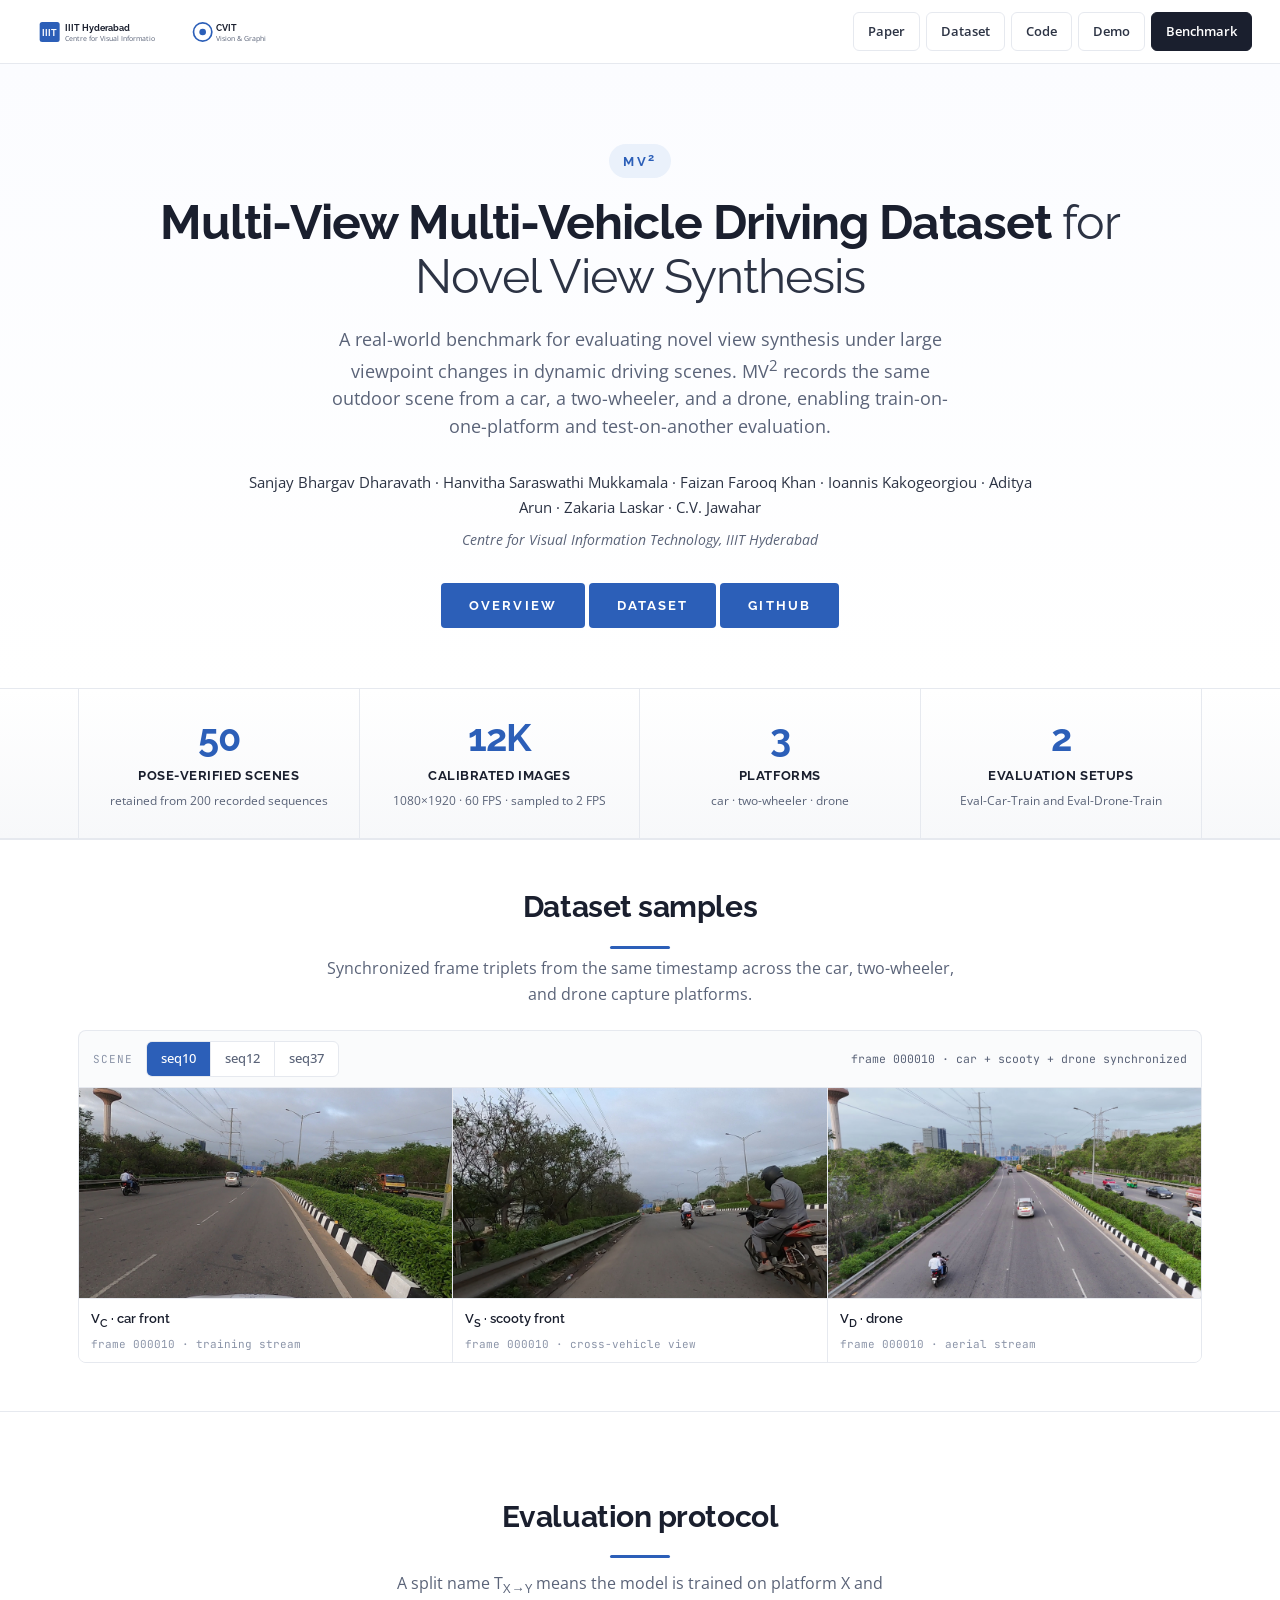
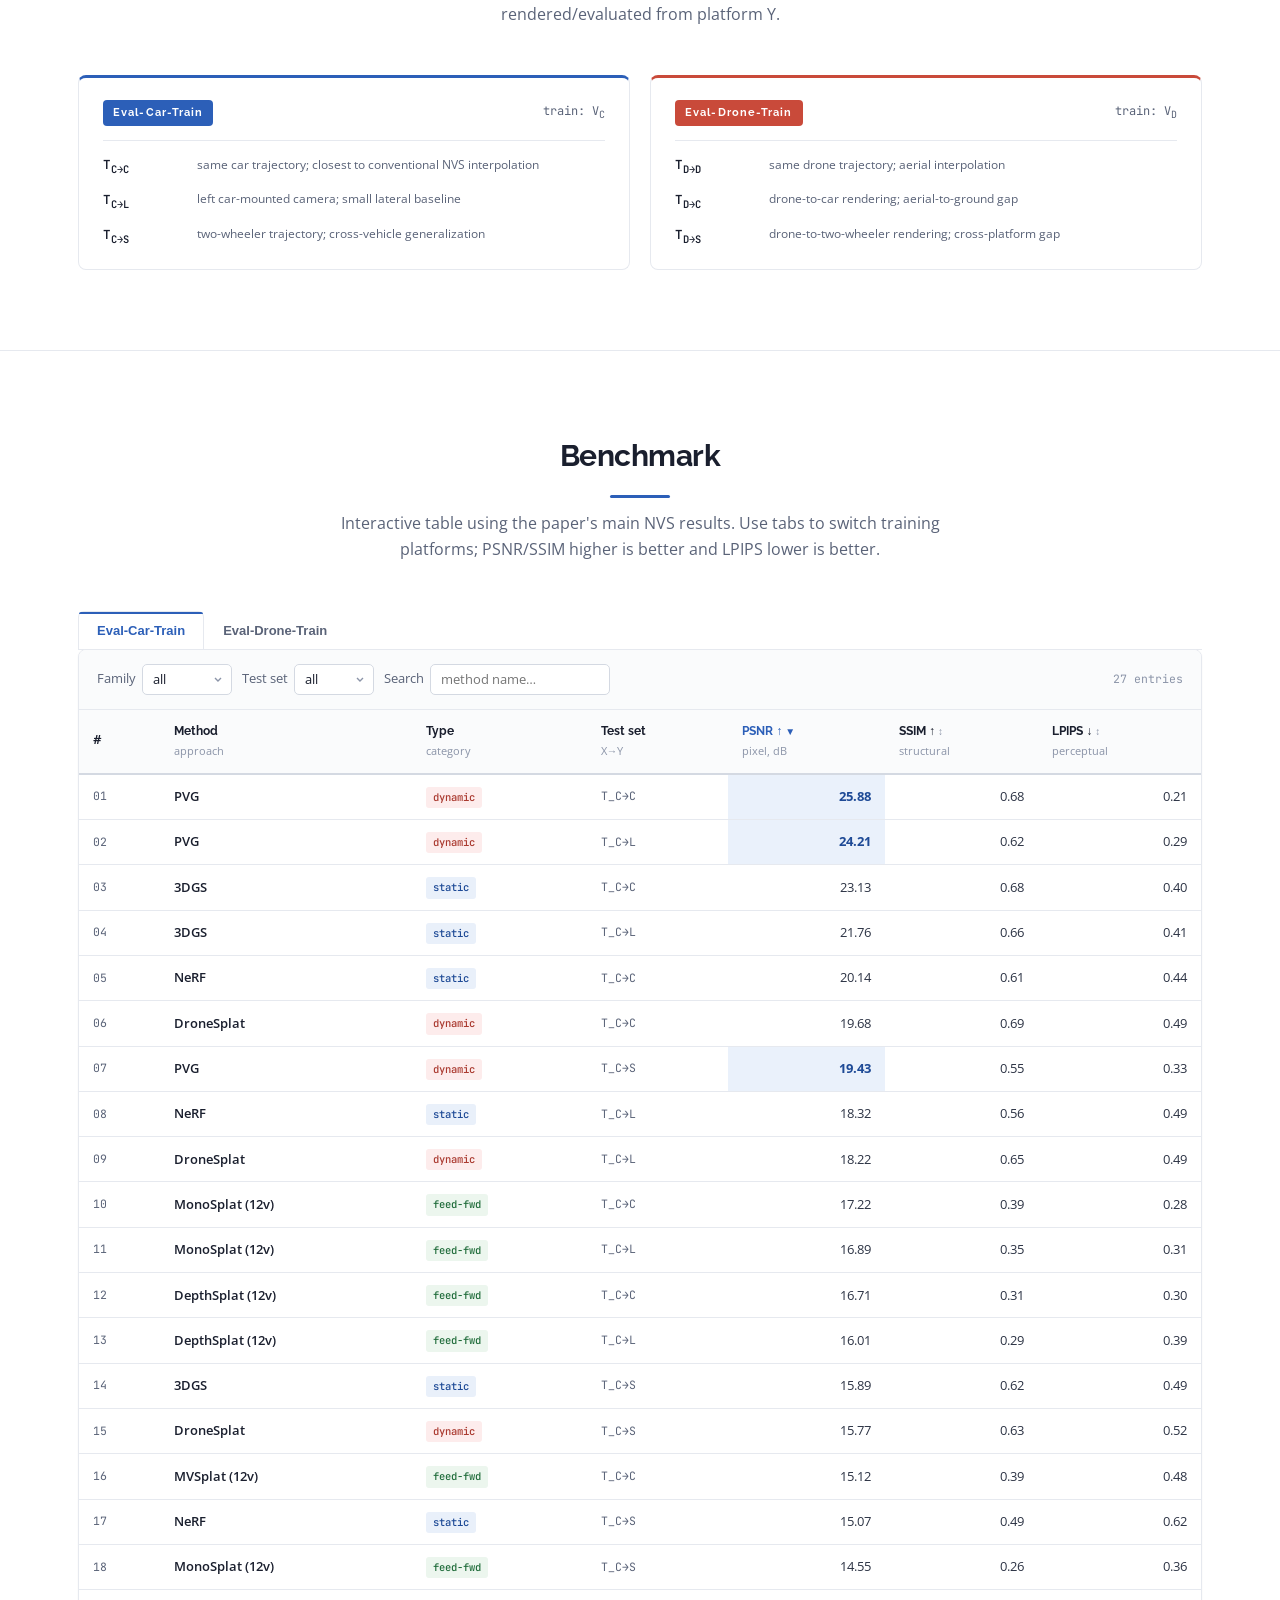
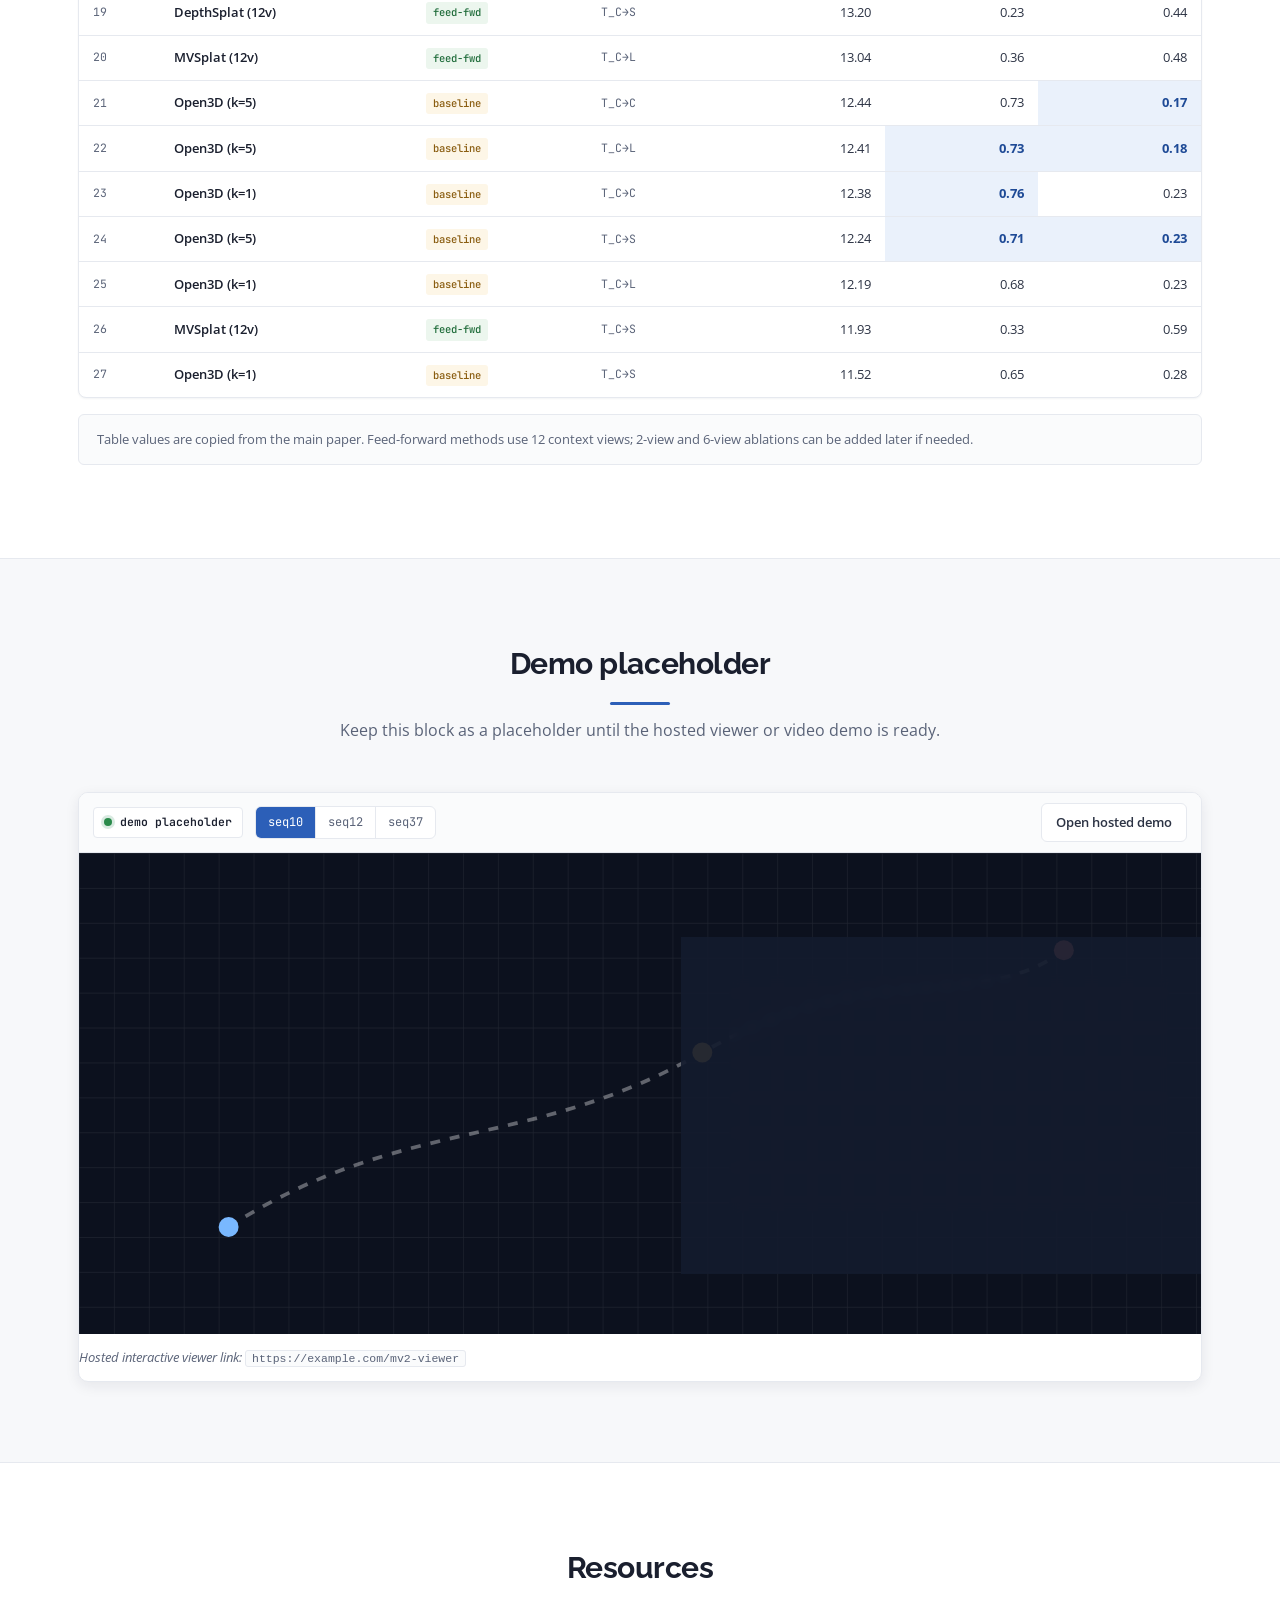
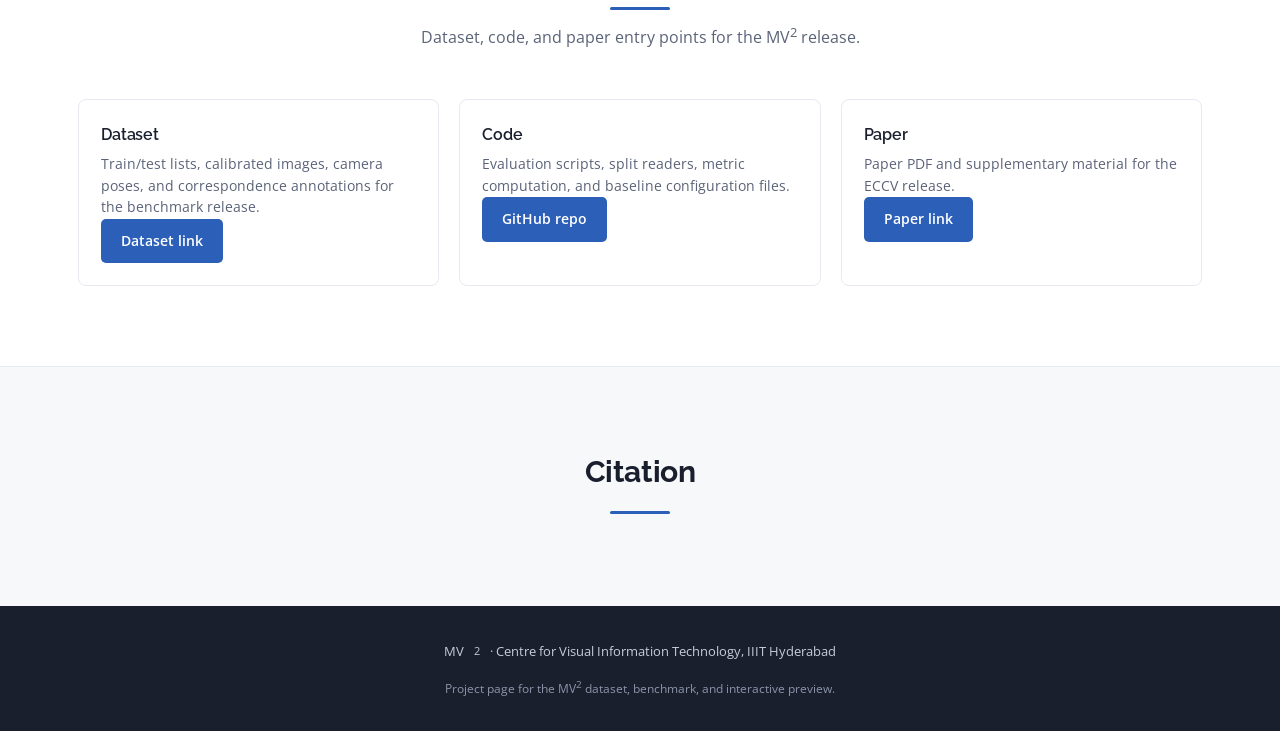
==== index.html @ e97981a8 "Merge branch 'main' of https://github.com/mv2-dataset/mv2-dataset" ====
<!DOCTYPE html>
<html lang="en">
<head>
  <meta charset="UTF-8" />
  <meta name="viewport" content="width=device-width, initial-scale=1.0" />
  <title>MV² — Multi-View Multi-Vehicle Driving Dataset for Novel View Synthesis</title>
  <link rel="preconnect" href="https://fonts.googleapis.com">
  <link rel="preconnect" href="https://fonts.gstatic.com" crossorigin>
  <link href="https://fonts.googleapis.com/css2?family=Open+Sans:wght@400;500;600;700&family=Raleway:wght@500;600;700&family=JetBrains+Mono:wght@400;500&display=swap" rel="stylesheet">
  <link rel="stylesheet" href="styles.css?v=4">
</head>
<body>

<header class="site-header">
  <div class="site-header-inner">
    <div class="affil-logos">
      <a class="affil-logo" href="https://www.iiit.ac.in/" target="_blank" rel="noopener" title="IIIT Hyderabad">
        <svg viewBox="0 0 140 36" width="140" height="36" xmlns="http://www.w3.org/2000/svg">
          <rect x="2" y="6" width="24" height="24" rx="3" fill="#2c5fb8"/>
          <text x="14" y="23" text-anchor="middle" font-family="Raleway" font-size="11" font-weight="700" fill="white">IIIT</text>
          <text x="32" y="17" font-family="Raleway" font-size="11" font-weight="700" fill="#1a1f2e">IIIT Hyderabad</text>
          <text x="32" y="29" font-family="Open Sans" font-size="8" fill="#5a6378">Centre for Visual Information Technology</text>
        </svg>
      </a>
      <a class="affil-logo" href="https://cvit.iiit.ac.in/" target="_blank" rel="noopener" title="CVIT">
        <svg viewBox="0 0 90 36" width="90" height="36" xmlns="http://www.w3.org/2000/svg">
          <circle cx="14" cy="18" r="11" fill="none" stroke="#2c5fb8" stroke-width="2"/>
          <circle cx="14" cy="18" r="4" fill="#2c5fb8"/>
          <text x="30" y="17" font-family="Raleway" font-size="11" font-weight="700" fill="#1a1f2e">CVIT</text>
          <text x="30" y="29" font-family="Open Sans" font-size="8" fill="#5a6378">Vision &amp; Graphics</text>
        </svg>
      </a>
    </div>

    <div class="site-header-spacer"></div>

    <nav class="header-links">
      <a class="header-link" href="#about">Paper</a>
      <a class="header-link" href="https://www.kaggle.com/datasets/sanjaybhargav810/mv2-dataset" target="_blank" rel="noopener">Dataset</a>
      <a class="header-link" href="https://github.com/sanjay-810/MV2dataset" target="_blank" rel="noopener">Code</a>
      <a class="header-link" href="#viewer">Demo</a>
      <a class="header-link browse" href="#benchmark">Benchmark</a>
    </nav>
  </div>
</header>

<section class="hero">
  <div class="hero-inner">
    <span class="hero-acronym">MV<sup>2</sup></span>
    <h1>Multi-View Multi-Vehicle Driving Dataset <span class="light">for Novel View Synthesis</span></h1>
    <p class="hero-tagline">A real-world benchmark for evaluating novel view synthesis under large viewpoint changes in dynamic driving scenes. MV<sup>2</sup> records the same outdoor scene from a car, a two-wheeler, and a drone, enabling train-on-one-platform and test-on-another evaluation.</p>
    <p class="hero-authors">Sanjay Bhargav Dharavath · Hanvitha Saraswathi Mukkamala · Faizan Farooq Khan · Ioannis Kakogeorgiou · Aditya Arun · Zakaria Laskar · C.V. Jawahar</p>
    <p class="hero-affil">Centre for Visual Information Technology, IIIT Hyderabad</p>

    <div class="hero-actions">
      <a class="hero-explore" href="#about">Overview</a>
      <a class="hero-explore hero-explore-secondary" href="https://example.com/mv2-dataset" target="_blank" rel="noopener">Dataset</a>
      <a class="hero-explore hero-explore-secondary" href="https://github.com/example/mv2-benchmark" target="_blank" rel="noopener">GitHub</a>
    </div>
  </div>
</section>

<section class="tldr-strip">
  <div class="wrap">
    <div class="tldr-grid">
      <div class="tldr-cell">
        <div class="tldr-num">50</div>
        <div class="tldr-lab">Pose-verified scenes</div>
        <div class="tldr-help">retained from 200 recorded sequences</div>
      </div>
      <div class="tldr-cell">
        <div class="tldr-num">12K</div>
        <div class="tldr-lab">Calibrated images</div>
        <div class="tldr-help">1080×1920 · 60 FPS · sampled to 2 FPS</div>
      </div>
      <div class="tldr-cell">
        <div class="tldr-num">3</div>
        <div class="tldr-lab">Platforms</div>
        <div class="tldr-help">car · two-wheeler · drone</div>
      </div>
      <div class="tldr-cell">
        <div class="tldr-num">2</div>
        <div class="tldr-lab">Evaluation setups</div>
        <div class="tldr-help">Eval-Car-Train and Eval-Drone-Train</div>
      </div>
    </div>
  </div>
</section>

<section class="samples-section" id="samples">
  <div class="wrap">
    <div class="samples-head">
      <h2 class="section-title">Dataset samples</h2>
      <p class="section-sub">Synchronized frame triplets from the same timestamp across the car, two-wheeler, and drone capture platforms.</p>
    </div>

    <div class="samples-toolbar">
      <span class="samples-label">scene</span>
      <div class="samples-tabs" id="sceneTabs">
        <button class="samples-tab active" data-scene="seq10">seq10</button>
        <button class="samples-tab" data-scene="seq12">seq12</button>
        <button class="samples-tab" data-scene="seq37">seq37</button>
      </div>
      <span class="samples-spacer"></span>
      <span class="samples-meta" id="sceneMeta">frame 000010 · car + scooty + drone synchronized</span>
    </div>

    <div class="samples-grid" id="samplesGrid">
      <figure class="sample-tile" data-platform="V_C">
        <div class="sample-frame">
          <img data-sample="car" src="assets/images/seq10_car_front_000010.jpg" alt="seq10 car forward frame 000010" loading="lazy">
        </div>
        <figcaption><span class="sample-cap-name">V<sub>C</sub> · car front</span><span class="sample-cap-meta">frame 000010 · training stream</span></figcaption>
      </figure>

      <figure class="sample-tile" data-platform="V_S">
        <div class="sample-frame">
          <img data-sample="scooty" src="assets/images/seq10_scooty_front_000010.jpg" alt="seq10 scooty forward frame 000010" loading="lazy">
        </div>
        <figcaption><span class="sample-cap-name">V<sub>S</sub> · scooty front</span><span class="sample-cap-meta">frame 000010 · cross-vehicle view</span></figcaption>
      </figure>

      <figure class="sample-tile" data-platform="V_D">
        <div class="sample-frame">
          <img data-sample="drone" src="assets/images/seq10_drone_000010.jpg" alt="seq10 drone frame 000010" loading="lazy">
        </div>
        <figcaption><span class="sample-cap-name">V<sub>D</sub> · drone</span><span class="sample-cap-meta">frame 000010 · aerial stream</span></figcaption>
      </figure>
    </div>
  </div>
</section>

<section class="section" id="about">
  <div class="wrap">
    <h2 class="section-title">Why MV<sup>2</sup>?</h2>
    <p class="section-sub">Most driving NVS benchmarks test interpolation along the same vehicle trajectory. MV<sup>2</sup> instead measures cross-platform extrapolation: train on one moving platform and render from another.</p>

    <div class="cards-grid">
      <div class="card">
        <h3 class="card-title">Real multi-platform capture</h3>
        <p class="card-desc">A car, a two-wheeler, and a drone observe the same dynamic outdoor scene from independent synchronized trajectories.</p>
        <div class="card-chips"><span class="chip">real-world</span><span class="chip">dynamic</span></div>
      </div>
      <div class="card">
        <h3 class="card-title">Cross-view evaluation</h3>
        <p class="card-desc">Models are trained on one platform and evaluated on another, exposing failures hidden by same-trajectory test splits.</p>
        <div class="card-chips"><span class="chip">T<sub>C→S</sub></span><span class="chip">T<sub>D→C</sub></span></div>
      </div>
      <div class="card">
        <h3 class="card-title">Pose-verified benchmark</h3>
        <p class="card-desc">COLMAP poses are filtered with manual region annotations, dense RoMA correspondences, and epipolar consistency checks.</p>
        <div class="card-chips"><span class="chip">SfM</span><span class="chip">e<sub>m</sub> ≤ 30 px</span></div>
      </div>
    </div>
  </div>
</section>

<section class="section section-alt" id="protocol">
  <div class="wrap">
    <h2 class="section-title">Dataset construction</h2>
    <p class="section-sub">A short version of the capture and filtering protocol used in the paper.</p>

    <div class="pipeline compact-pipeline">
      <div class="pipeline-step">
        <div class="pipeline-num">1</div>
        <h4>Capture</h4>
        <p>GoPro 10 cameras mounted on a car, two-wheeler, and drone capture synchronized 1080×1920 videos at 60 FPS.</p>
        <div class="pipeline-meta">car · two-wheeler · drone</div>
      </div>
      <div class="pipeline-step">
        <div class="pipeline-num">2</div>
        <h4>Segment</h4>
        <p>Videos are sampled at 2 FPS and split into 100-frame segments. Congested, tunnel, red-light, and poorly aligned segments are removed.</p>
        <div class="pipeline-meta">200 candidates</div>
      </div>
      <div class="pipeline-step">
        <div class="pipeline-num">3</div>
        <h4>Register</h4>
        <p>Training sequences are reconstructed with COLMAP. Test images are localized using the nearest training images.</p>
        <div class="pipeline-meta">single world frame</div>
      </div>
      <div class="pipeline-step">
        <div class="pipeline-num">4</div>
        <h4>Verify</h4>
        <p>Relative poses are accepted only when the maximum epipolar error over annotated correspondences is at most 30 pixels.</p>
        <div class="pipeline-meta">50 final scenes</div>
      </div>
    </div>
  </div>
</section>

<section class="section" id="splits">
  <div class="wrap">
    <h2 class="section-title">Evaluation protocol</h2>
    <p class="section-sub">A split name T<sub>X→Y</sub> means the model is trained on platform X and rendered/evaluated from platform Y.</p>

    <div class="splits-grid">
      <div class="split-card setup-car">
        <div class="split-header">
          <span class="split-tag">Eval-Car-Train</span>
          <span class="split-train">train: V<sub>C</sub></span>
        </div>
        <div class="split-rows">
          <div class="split-row"><span class="split-name">T<sub>C→C</sub></span><span class="split-help">same car trajectory; closest to conventional NVS interpolation</span></div>
          <div class="split-row"><span class="split-name">T<sub>C→L</sub></span><span class="split-help">left car-mounted camera; small lateral baseline</span></div>
          <div class="split-row"><span class="split-name">T<sub>C→S</sub></span><span class="split-help">two-wheeler trajectory; cross-vehicle generalization</span></div>
        </div>
      </div>

      <div class="split-card setup-drone">
        <div class="split-header">
          <span class="split-tag drone">Eval-Drone-Train</span>
          <span class="split-train">train: V<sub>D</sub></span>
        </div>
        <div class="split-rows">
          <div class="split-row"><span class="split-name">T<sub>D→D</sub></span><span class="split-help">same drone trajectory; aerial interpolation</span></div>
          <div class="split-row"><span class="split-name">T<sub>D→C</sub></span><span class="split-help">drone-to-car rendering; aerial-to-ground gap</span></div>
          <div class="split-row"><span class="split-name">T<sub>D→S</sub></span><span class="split-help">drone-to-two-wheeler rendering; cross-platform gap</span></div>
        </div>
      </div>
    </div>
  </div>
</section>

<section class="section section-alt" id="findings">
  <div class="wrap">
    <h2 class="section-title">Key findings</h2>
    <p class="section-sub">The page keeps only the main conclusions needed for a project website.</p>

    <div class="findings-grid findings-grid-compact">
      <article class="finding">
        <div class="finding-num">01</div>
        <h3>Viewpoint gap hurts NVS</h3>
        <p>Performance consistently drops as the test viewpoint moves away from the training trajectory, especially from T<sub>C→C</sub> to T<sub>C→S</sub>.</p>
      </article>
      <article class="finding">
        <div class="finding-num">02</div>
        <h3>One extra car camera is not enough</h3>
        <p>T<sub>C→L</sub> introduces only a small baseline. T<sub>C→S</sub> is the more realistic cross-vehicle test.</p>
      </article>
      <article class="finding">
        <div class="finding-num">03</div>
        <h3>Aerial-to-ground is difficult</h3>
        <p>Training on drone images and rendering ground views causes a large degradation for both static and dynamic NVS methods.</p>
      </article>
      <article class="finding">
        <div class="finding-num">04</div>
        <h3>Pose estimation remains open</h3>
        <p>Feed-forward pose estimators trail COLMAP under wide-baseline cross-platform localization.</p>
      </article>
    </div>
  </div>
</section>

<section class="section" id="benchmark">
  <div class="wrap">
    <h2 class="section-title">Benchmark</h2>
    <p class="section-sub">Interactive table using the paper's main NVS results. Use tabs to switch training platforms; PSNR/SSIM higher is better and LPIPS lower is better.</p>

    <div class="bench-tabs" id="benchTabs">
      <button class="bench-tab active" data-tab="car">Eval-Car-Train</button>
      <button class="bench-tab" data-tab="drone">Eval-Drone-Train</button>
    </div>

    <div class="bench-table-wrap">
      <div class="bench-toolbar">
        <label>Family
          <select id="filterFam"><option value="all">all</option></select>
        </label>
        <label>Test set
          <select id="filterTe"><option value="all">all</option></select>
        </label>
        <label>Search
          <input type="text" id="filterSearch" placeholder="method name…"/>
        </label>
        <span class="bench-toolbar-spacer"></span>
        <span class="bench-count" id="benchCount">— entries</span>
      </div>
      <div style="overflow-x:auto">
        <table class="bench-table" id="benchTable">
          <thead></thead>
          <tbody></tbody>
        </table>
      </div>
    </div>

    <p class="bench-footnote">Table values are copied from the main paper. Feed-forward methods use 12 context views; 2-view and 6-view ablations can be added later if needed.</p>
  </div>
</section>

<section class="section section-alt" id="viewer">
  <div class="wrap">
    <h2 class="section-title">Demo placeholder</h2>
    <p class="section-sub">Keep this block as a placeholder until the hosted viewer or video demo is ready.</p>

    <div class="viewer-shell">
      <div class="viewer-toolbar">
        <span class="viewer-tag"><span class="viewer-dot"></span> demo placeholder</span>
        <div class="viewer-tab-group" id="viewerTabs">
          <button class="viewer-tab active" data-vscene="seq10">seq10</button>
          <button class="viewer-tab" data-vscene="seq12">seq12</button>
          <button class="viewer-tab" data-vscene="seq37">seq37</button>
        </div>
        <span class="viewer-spacer"></span>
        <a class="header-link" href="https://example.com/mv2-viewer" target="_blank" rel="noopener">Open hosted demo</a>
      </div>
      <div class="viewer-stage">
        <div class="viewer-placeholder">
          <svg class="viewer-axis" viewBox="0 0 900 420" xmlns="http://www.w3.org/2000/svg">
            <defs><pattern id="grid" width="28" height="28" patternUnits="userSpaceOnUse"><path d="M28 0H0V28" fill="none" stroke="rgba(255,255,255,.08)" stroke-width="1"/></pattern></defs>
            <rect width="900" height="420" fill="url(#grid)"/>
            <path d="M120 300 C260 210, 360 240, 500 160 S720 130, 790 78" fill="none" stroke="rgba(255,255,255,.35)" stroke-width="3" stroke-dasharray="8 8"/>
            <circle cx="120" cy="300" r="8" fill="#79b8ff"/><circle cx="500" cy="160" r="8" fill="#f9c75c"/><circle cx="790" cy="78" r="8" fill="#ff8a80"/>
          </svg>
          <div class="viewer-overlay">
            <div class="viewer-overlay-card">
              <div class="viewer-overlay-eyebrow">MV² Viewer</div>
              <h3>Interactive reconstruction preview</h3>
              <p>The interactive demo will land here once the hosted viewer is ready. The scene toggle already tracks the showcase sequences on this page.</p>
              <div class="viewer-snippet">current scene: <span id="rvScene">seq10</span> · camera: <span id="rvCam">free orbit</span></div>
            </div>
          </div>
        </div>
      </div>
      <p class="viewer-note">Hosted interactive viewer link: <code>https://example.com/mv2-viewer</code></p>
    </div>
  </div>
</section>

<section class="section" id="downloads">
  <div class="wrap">
    <h2 class="section-title">Resources</h2>
    <p class="section-sub">Dataset, code, and paper entry points for the MV<sup>2</sup> release.</p>

    <div class="cards-grid resources-grid">
      <div class="card">
        <h3 class="card-title">Dataset</h3>
        <p class="card-desc">Train/test lists, calibrated images, camera poses, and correspondence annotations for the benchmark release.</p>
        <a class="contact-cta" href="https://www.kaggle.com/datasets/sanjaybhargav810/mv2-dataset" target="_blank" rel="noopener">Dataset link</a>
      </div>
      <div class="card" id="code">
        <h3 class="card-title">Code</h3>
        <p class="card-desc">Evaluation scripts, split readers, metric computation, and baseline configuration files.</p>
        <a class="contact-cta" href="https://github.com/sanjay-810/MV2dataset" target="_blank" rel="noopener">GitHub repo</a>
      </div>
      <div class="card">
        <h3 class="card-title">Paper</h3>
        <p class="card-desc">Paper PDF and supplementary material for the ECCV release.</p>
        <a class="contact-cta" href="https://arxiv.org/abs/0000.00000" target="_blank" rel="noopener">Paper link</a>
      </div>
    </div>
  </div>
</section>

<section class="section section-alt" id="cite">
  <div class="wrap">
    <h2 class="section-title">Citation</h2>
    <!-- <p class="section-sub">Citation block for the MV<sup>2</sup> paper.</p>
    <pre class="citation-block"><button class="copy-btn" id="copyBib">copy</button><code id="bib"><span class="at">@inproceedings</span>{<span class="key">mv2_2026</span>,
  <span class="key">title</span> = {<span class="val">MV2: Multi-View Multi-Vehicle Driving Dataset for Novel View Synthesis</span>},
  <span class="key">author</span> = {<span class="val">Dharavath, Sanjay Bhargav and Mukkamala, Hanvitha Saraswathi and Khan, Faizan Farooq and Kakogeorgiou, Ioannis and Arun, Aditya and Laskar, Zakaria and Jawahar, C. V.</span>},
  <span class="key">booktitle</span> = {<span class="val">ECCV</span>},
  <span class="key">year</span> = {<span class="val">2026</span>} -->
<!-- }</code></pre> -->
  </div>
</section>

<footer class="footer">
  <div class="wrap">
    <div class="footer-cc">MV<sup>2</sup> · Centre for Visual Information Technology, IIIT Hyderabad</div>
    <p class="footer-meta">Project page for the MV<sup>2</sup> dataset, benchmark, and interactive preview.</p>
  </div>
</footer>

<script src="scripts.js?v=4"></script>
</body>
</html>
---- styles.css ----
/* ====== Multi-Agent Cross-View 3D Benchmark — Academic template ====== */
:root {
  --bg: #ffffff;
  --bg-alt: #f7f8fa;
  --bg-soft: #fafbfc;
  --ink: #1a1f2e;
  --ink-2: #2c3344;
  --ink-3: #5a6378;
  --ink-4: #8b94a8;
  --rule: #e6e9ef;
  --rule-2: #d4d9e2;
  --accent: #2c5fb8;
  --accent-2: #4279d4;
  --accent-soft: #eaf1fb;
  --accent-ink: #1e4a96;
  --warn: #c98215;
  --good: #2a8a4a;
  --bad: #c94a3a;
  --shadow-sm: 0 1px 2px rgba(20, 30, 50, 0.05);
  --shadow-md: 0 4px 14px rgba(20, 30, 50, 0.08);
  --font-sans: "Open Sans", -apple-system, BlinkMacSystemFont, "Segoe UI", Roboto, sans-serif;
  --font-display: "Raleway", "Open Sans", sans-serif;
  --font-mono: "JetBrains Mono", ui-monospace, "SF Mono", Menlo, monospace;
}

* { box-sizing: border-box; }
svg { display: block; max-width: 100%; }
html { scroll-behavior: smooth; }
body {
  margin: 0;
  font-family: var(--font-sans);
  background: var(--bg);
  color: var(--ink-2);
  font-size: 15px;
  line-height: 1.65;
  -webkit-font-smoothing: antialiased;
  text-rendering: optimizeLegibility;
}

a { color: var(--accent); text-decoration: none; }
a:hover { color: var(--accent-2); }

h1, h2, h3, h4, h5 { font-family: var(--font-display); color: var(--ink); font-weight: 600; letter-spacing: -0.01em; }

/* ============== TOP HEADER ============== */
.site-header {
  position: sticky;
  top: 0;
  z-index: 50;
  background: rgba(255, 255, 255, 0.96);
  backdrop-filter: saturate(140%) blur(8px);
  border-bottom: 1px solid var(--rule);
}
.site-header-inner {
  max-width: 1280px;
  margin: 0 auto;
  padding: 12px 28px;
  display: flex;
  align-items: center;
  gap: 16px;
}
.affil-logos {
  display: flex;
  align-items: center;
  gap: 16px;
}
.affil-logo {
  display: flex;
  align-items: center;
  height: 38px;
  padding: 4px 10px;
  border-radius: 6px;
  transition: background .15s;
  flex: 0 0 auto;
}
.affil-logo:hover { background: var(--bg-alt); }
.affil-logo svg { height: 30px; width: auto; max-width: none; flex: 0 0 auto; }

.site-header-spacer { flex: 1; }

.header-links {
  display: flex;
  align-items: center;
  gap: 6px;
}
.header-link {
  display: inline-flex;
  align-items: center;
  gap: 7px;
  padding: 8px 14px;
  font-size: 13px;
  font-weight: 600;
  color: var(--ink-2);
  border: 1px solid var(--rule);
  border-radius: 6px;
  background: var(--bg);
  transition: all .15s;
}
.header-link:hover {
  background: var(--accent);
  color: white;
  border-color: var(--accent);
}
.header-link svg { width: 14px; height: 14px; flex: 0 0 auto; max-width: none; }

.header-link.browse {
  background: var(--ink);
  color: white;
  border-color: var(--ink);
}
.header-link.browse:hover { background: var(--accent); border-color: var(--accent); }

/* ============== HERO ============== */
.hero {
  padding: 80px 0 60px;
  text-align: center;
  background: linear-gradient(180deg, #fbfcff 0%, #ffffff 100%);
  border-bottom: 1px solid var(--rule);
}
.hero-inner {
  max-width: 1080px;
  margin: 0 auto;
  padding: 0 28px;
}
.hero-acronym {
  display: inline-block;
  font-family: var(--font-display);
  font-size: 13px;
  font-weight: 700;
  color: var(--accent);
  letter-spacing: 0.18em;
  text-transform: uppercase;
  margin-bottom: 18px;
  padding: 5px 14px;
  background: var(--accent-soft);
  border-radius: 999px;
}
.hero h1 {
  font-size: 48px;
  font-weight: 700;
  line-height: 1.12;
  letter-spacing: -0.02em;
  margin: 0 0 22px;
  color: var(--ink);
}
.hero h1 .light { font-weight: 400; color: var(--ink-2); }
.hero-tagline {
  font-size: 18px;
  color: var(--ink-3);
  max-width: 64ch;
  margin: 0 auto 30px;
  line-height: 1.55;
}
.hero-authors {
  font-size: 14.5px;
  color: var(--ink-2);
  margin: 0 auto 8px;
  max-width: 90ch;
  line-height: 1.7;
}
.hero-authors a { color: var(--accent); font-weight: 500; }
.hero-authors a:hover { text-decoration: underline; }
.hero-affil {
  font-size: 13.5px;
  color: var(--ink-3);
  font-style: italic;
  margin: 0 auto 32px;
}
.hero-explore {
  display: inline-flex;
  align-items: center;
  gap: 8px;
  font-family: var(--font-display);
  font-size: 13px;
  font-weight: 700;
  letter-spacing: 0.16em;
  text-transform: uppercase;
  padding: 12px 28px;
  background: var(--accent);
  color: white;
  border-radius: 4px;
  transition: background .15s, transform .15s;
}
.hero-explore:hover { background: var(--accent-ink); color: white; transform: translateY(-1px); }
.hero-explore svg { width: 14px; height: 14px; flex: 0 0 auto; max-width: none; }

/* ============== SLIDER ============== */
.slider-section {
  padding: 56px 0;
  background: var(--bg-alt);
  border-bottom: 1px solid var(--rule);
}
.slider-wrap {
  max-width: 1180px;
  margin: 0 auto;
  padding: 0 28px;
  position: relative;
}
.slider-frame {
  position: relative;
  border-radius: 10px;
  overflow: hidden;
  background: #0e1422;
  aspect-ratio: 21/9;
  width: 100%;
  box-shadow: var(--shadow-md);
}
.slide {
  position: absolute;
  inset: 0;
  opacity: 0;
  transition: opacity .6s ease;
}
.slide.active { opacity: 1; }
.slide svg { width: 100%; height: 100%; display: block; max-width: none; }

.slider-arrow {
  position: absolute;
  top: 50%;
  transform: translateY(-50%);
  width: 44px;
  height: 44px;
  border-radius: 50%;
  background: rgba(255, 255, 255, 0.92);
  border: none;
  cursor: pointer;
  display: flex;
  align-items: center;
  justify-content: center;
  color: var(--ink);
  box-shadow: var(--shadow-md);
  transition: background .15s;
  z-index: 2;
}
.slider-arrow:hover { background: white; }
.slider-arrow.prev { left: -22px; }
.slider-arrow.next { right: -22px; }
.slider-arrow svg { width: 16px; height: 16px; flex: 0 0 auto; max-width: none; }

.slider-dots {
  display: flex;
  justify-content: center;
  gap: 8px;
  margin-top: 18px;
}
.slider-dot {
  width: 9px;
  height: 9px;
  border-radius: 50%;
  background: var(--rule-2);
  border: none;
  cursor: pointer;
  transition: background .15s, transform .15s;
}
.slider-dot.active { background: var(--accent); transform: scale(1.25); }

/* ============== SECTIONS ============== */
.section {
  padding: 80px 0;
  border-bottom: 1px solid var(--rule);
}

/* Keep the live project page compact; long-method/protocol prose remains in the file for later expansion. */
#about,
#findings,
#protocol,
#dataset,
#methods,
#usage {
  display: none;
}
.section:last-of-type { border-bottom: 0; }
.section-alt { background: var(--bg-alt); }

.wrap {
  max-width: 1180px;
  margin: 0 auto;
  padding: 0 28px;
}

.section-title {
  font-size: 30px;
  font-weight: 700;
  text-align: center;
  margin: 0 0 12px;
  letter-spacing: -0.015em;
}
.section-title::after {
  content: "";
  display: block;
  width: 60px;
  height: 3px;
  background: var(--accent);
  margin: 14px auto 0;
  border-radius: 2px;
}
.section-sub {
  text-align: center;
  font-size: 16px;
  color: var(--ink-3);
  max-width: 70ch;
  margin: 0 auto 48px;
}
.subsection-title {
  font-size: 22px;
  font-weight: 600;
  margin: 0 0 8px;
  color: var(--ink);
}
.subsection-desc {
  font-size: 14px;
  color: var(--ink-3);
  margin: 0 0 20px;
  max-width: 78ch;
}

/* ============== ABOUT / DATASET INTRO ============== */
.about-grid {
  display: grid;
  grid-template-columns: 1.2fr 1fr;
  gap: 56px;
  align-items: start;
}
.about-text p {
  font-size: 15.5px;
  line-height: 1.75;
  color: var(--ink-2);
  margin: 0 0 18px;
}
.about-text p strong { color: var(--ink); font-weight: 600; }
.about-list {
  list-style: none;
  padding: 0;
  margin: 24px 0 0;
}
.about-list li {
  position: relative;
  padding: 10px 0 10px 30px;
  border-bottom: 1px solid var(--rule);
  font-size: 14.5px;
  color: var(--ink-2);
}
.about-list li::before {
  content: "▸";
  position: absolute;
  left: 6px;
  top: 10px;
  color: var(--accent);
  font-weight: 700;
}
.about-list li strong { color: var(--ink); font-weight: 600; }
.about-list li:last-child { border-bottom: 0; }

.about-figure {
  background: var(--bg-soft);
  border: 1px solid var(--rule);
  border-radius: 10px;
  padding: 28px;
  box-shadow: var(--shadow-sm);
}
.about-figure-title {
  font-family: var(--font-mono);
  font-size: 11px;
  letter-spacing: 0.08em;
  text-transform: uppercase;
  color: var(--ink-4);
  margin-bottom: 14px;
  padding-bottom: 10px;
  border-bottom: 1px solid var(--rule);
}
.about-figure svg { width: 100%; height: auto; display: block; max-width: 100%; }

/* Stats strip */
.stats-strip {
  display: grid;
  grid-template-columns: repeat(4, 1fr);
  gap: 0;
  margin-top: 56px;
  background: var(--bg);
  border: 1px solid var(--rule);
  border-radius: 10px;
  overflow: hidden;
}
.stat-cell {
  padding: 24px 20px;
  text-align: center;
  border-right: 1px solid var(--rule);
}
.stat-cell:last-child { border-right: 0; }
.stat-num {
  font-family: var(--font-display);
  font-size: 32px;
  font-weight: 700;
  color: var(--accent);
  letter-spacing: -0.02em;
  font-feature-settings: "tnum";
  margin-bottom: 4px;
}
.stat-num small { font-size: 18px; color: var(--ink-4); font-weight: 500; }
.stat-lab {
  font-size: 12.5px;
  color: var(--ink-3);
  letter-spacing: 0.04em;
  text-transform: uppercase;
  font-weight: 600;
}

/* ============== TASKS / METHODS as cards ============== */
.cards-grid {
  display: grid;
  grid-template-columns: repeat(3, 1fr);
  gap: 20px;
}
.card {
  background: var(--bg);
  border: 1px solid var(--rule);
  border-radius: 8px;
  padding: 22px;
  transition: border-color .15s, transform .15s, box-shadow .15s;
}
.card:hover { border-color: var(--accent); transform: translateY(-2px); box-shadow: var(--shadow-md); }
.card-icon {
  width: 44px;
  height: 44px;
  border-radius: 8px;
  background: var(--accent-soft);
  color: var(--accent);
  display: flex;
  align-items: center;
  justify-content: center;
  margin-bottom: 14px;
}
.card-icon svg { width: 22px; height: 22px; flex: 0 0 auto; max-width: none; }
.card-title {
  font-size: 16px;
  font-weight: 600;
  color: var(--ink);
  margin: 0 0 6px;
}
.card-desc {
  font-size: 13.5px;
  color: var(--ink-3);
  margin: 0;
  line-height: 1.6;
}
.card-chips {
  display: flex;
  gap: 6px;
  flex-wrap: wrap;
  margin-top: 12px;
}
.chip {
  font-family: var(--font-mono);
  font-size: 10.5px;
  color: var(--ink-3);
  background: var(--bg-alt);
  border: 1px solid var(--rule);
  padding: 2px 8px;
  border-radius: 4px;
}

/* ============== BENCHMARK TABLES ============== */
.benchmark-block {
  margin-bottom: 40px;
}
.bench-table-wrap {
  background: var(--bg);
  border: 1px solid var(--rule);
  border-radius: 8px;
  overflow: hidden;
  box-shadow: var(--shadow-sm);
}
.bench-toolbar {
  display: flex;
  flex-wrap: wrap;
  gap: 10px;
  align-items: center;
  padding: 14px 18px;
  background: var(--bg-soft);
  border-bottom: 1px solid var(--rule);
}
.bench-toolbar-spacer { flex: 1; }
.bench-toolbar label {
  display: inline-flex;
  align-items: center;
  gap: 6px;
  font-size: 12.5px;
  color: var(--ink-3);
}
.bench-toolbar select {
  font-family: var(--font-sans);
  font-size: 12.5px;
  padding: 6px 26px 6px 10px;
  border: 1px solid var(--rule-2);
  border-radius: 5px;
  background: var(--bg) url("data:image/svg+xml;utf8,<svg xmlns='http://www.w3.org/2000/svg' viewBox='0 0 12 12'><path d='M3 5l3 3 3-3' stroke='%238b94a8' fill='none' stroke-width='1.4'/></svg>") no-repeat right 7px center / 12px;
  appearance: none;
  cursor: pointer;
  color: var(--ink);
}
.bench-toolbar input[type=text] {
  font-family: var(--font-sans);
  font-size: 12.5px;
  padding: 6px 10px;
  border: 1px solid var(--rule-2);
  border-radius: 5px;
  width: 180px;
  color: var(--ink);
}
.bench-count {
  font-family: var(--font-mono);
  font-size: 11.5px;
  color: var(--ink-4);
}

.bench-table {
  width: 100%;
  border-collapse: collapse;
  font-size: 13px;
  font-feature-settings: "tnum";
}
.bench-table thead th {
  text-align: left;
  padding: 12px 14px;
  font-family: var(--font-display);
  font-size: 12px;
  font-weight: 700;
  color: var(--ink);
  background: var(--bg-soft);
  border-bottom: 2px solid var(--rule-2);
  white-space: nowrap;
  cursor: pointer;
  user-select: none;
  position: relative;
}
.bench-table thead th .col-help {
  display: block;
  font-family: var(--font-sans);
  font-size: 10.5px;
  color: var(--ink-4);
  font-weight: 400;
  margin-top: 2px;
  letter-spacing: 0;
}
.bench-table thead th.sorted { color: var(--accent); }
.bench-table thead th .sort-ind {
  font-size: 10px;
  margin-left: 3px;
  color: var(--ink-4);
}
.bench-table thead th.sorted .sort-ind { color: var(--accent); }
.bench-table tbody td {
  padding: 11px 14px;
  border-bottom: 1px solid var(--rule);
  white-space: nowrap;
}
.bench-table tbody tr:last-child td { border-bottom: 0; }
.bench-table tbody tr:hover { background: var(--bg-soft); }
.bench-table .num-cell { text-align: right; font-feature-settings: "tnum"; }
.bench-table .num-cell.best {
  color: var(--accent-ink);
  font-weight: 700;
  background: var(--accent-soft);
}
.bench-table .name-cell { font-weight: 600; color: var(--ink); }
.bench-table .name-cell a { color: var(--accent); }
.bench-table .mono-cell { font-family: var(--font-mono); font-size: 11.5px; color: var(--ink-3); }

.tag-train {
  display: inline-block;
  font-family: var(--font-mono);
  font-size: 10.5px;
  padding: 2px 7px;
  border-radius: 3px;
  font-weight: 500;
}
.tag-sup { background: #e9f0fa; color: #1e4a96; }
.tag-ssl { background: #ecf6ee; color: #1f6c3a; }
.tag-vla { background: #fdecec; color: #aa3a30; }
.tag-dist { background: #fdf6e7; color: #8a5d10; }

/* tabs above table */
.bench-tabs {
  display: flex;
  flex-wrap: wrap;
  gap: 0;
  margin-bottom: -1px;
  border-bottom: 1px solid var(--rule);
}
.bench-tab {
  padding: 11px 18px;
  font-size: 13px;
  font-weight: 600;
  color: var(--ink-3);
  cursor: pointer;
  border: 1px solid transparent;
  border-bottom: none;
  border-top-left-radius: 6px;
  border-top-right-radius: 6px;
  transition: color .15s;
  white-space: nowrap;
  background: transparent;
}
.bench-tab:hover { color: var(--ink); }
.bench-tab.active {
  color: var(--accent);
  background: var(--bg);
  border-color: var(--rule);
  border-bottom-color: var(--bg);
  position: relative;
}
.bench-tab.active::before {
  content: "";
  position: absolute;
  top: 0; left: 0; right: 0;
  height: 2.5px;
  background: var(--accent);
  border-top-left-radius: 6px;
  border-top-right-radius: 6px;
}

/* ============== METRICS GRID ============== */
.metrics-grid {
  display: grid;
  grid-template-columns: repeat(4, 1fr);
  gap: 16px;
}
.metric-card {
  background: var(--bg);
  border: 1px solid var(--rule);
  border-radius: 8px;
  padding: 20px;
}
.metric-card h4 {
  font-size: 14px;
  font-weight: 700;
  margin: 0 0 12px;
  padding-bottom: 10px;
  border-bottom: 1px solid var(--rule);
  display: flex;
  align-items: center;
  gap: 8px;
}
.metric-card h4 .badge {
  font-family: var(--font-mono);
  font-size: 10px;
  font-weight: 500;
  color: var(--ink-4);
  margin-left: auto;
  letter-spacing: 0.04em;
}
.metric-card ul { list-style: none; margin: 0; padding: 0; }
.metric-card li {
  display: flex;
  justify-content: space-between;
  align-items: center;
  padding: 7px 0;
  font-size: 13px;
  color: var(--ink-2);
  border-bottom: 1px dashed var(--rule);
}
.metric-card li:last-child { border-bottom: 0; }
.metric-card li .arr {
  font-family: var(--font-mono);
  font-size: 11px;
  font-weight: 600;
  padding: 1px 6px;
  border-radius: 3px;
}
.metric-card li .arr.up { color: var(--good); background: #ecf6ee; }
.metric-card li .arr.down { color: var(--bad); background: #fdecec; }

/* ============== CITATION ============== */
.citation-block {
  background: #1a1f2e;
  color: #e8eaef;
  border-radius: 8px;
  padding: 24px 26px 24px;
  font-family: var(--font-mono);
  font-size: 12.5px;
  line-height: 1.75;
  position: relative;
  overflow: auto;
  border: 1px solid #2a2f40;
}
.citation-block .at { color: #79b8ff; }
.citation-block .key { color: #f9c75c; }
.citation-block .val { color: #a5e3a5; }
.copy-btn {
  position: absolute;
  top: 14px;
  right: 14px;
  font-family: var(--font-mono);
  font-size: 11px;
  background: #2a2f40;
  color: #c8ccd6;
  border: 1px solid #3a4055;
  padding: 5px 11px;
  border-radius: 4px;
  cursor: pointer;
  transition: background .15s, color .15s;
}
.copy-btn:hover { background: #3a4055; color: white; }

.contact-grid {
  display: grid;
  grid-template-columns: 1.2fr 1fr;
  gap: 56px;
  align-items: start;
}
.contact-block h3 { font-size: 20px; margin: 0 0 14px; }
.contact-block p { font-size: 14.5px; color: var(--ink-2); line-height: 1.7; margin: 0 0 14px; }
.contact-cta {
  display: inline-flex;
  align-items: center;
  gap: 8px;
  padding: 11px 20px;
  background: var(--accent);
  color: white;
  border-radius: 5px;
  font-size: 13.5px;
  font-weight: 600;
  transition: background .15s, transform .15s;
}
.contact-cta:hover { background: var(--accent-ink); color: white; transform: translateY(-1px); }
.contact-cta svg { width: 14px; height: 14px; flex: 0 0 auto; max-width: none; }

/* ============== FOOTER ============== */
.footer {
  background: #1a1f2e;
  color: #c8ccd6;
  padding: 32px 0;
  text-align: center;
}
.footer-cc {
  display: inline-flex;
  align-items: center;
  gap: 10px;
  margin-bottom: 14px;
  font-size: 13px;
  color: #c8ccd6;
}
.footer-cc-img {
  display: inline-flex;
  gap: 4px;
}
.footer-cc-icon {
  width: 24px;
  height: 24px;
  border-radius: 50%;
  background: white;
  color: #1a1f2e;
  display: flex;
  align-items: center;
  justify-content: center;
  font-family: var(--font-display);
  font-size: 11px;
  font-weight: 700;
}
.footer-meta {
  font-size: 12px;
  color: #8b94a8;
  margin: 0;
}
.footer-meta a { color: #79b8ff; }

/* ============== TL;DR strip ============== */
.tldr-strip {
  background: linear-gradient(180deg, #ffffff 0%, var(--bg-alt) 100%);
  border-bottom: 1px solid var(--rule);
  padding: 0;
}
.tldr-strip .wrap { padding-top: 0; padding-bottom: 0; }
.tldr-grid {
  display: grid;
  grid-template-columns: repeat(4, 1fr);
  border-left: 1px solid var(--rule);
  border-right: 1px solid var(--rule);
}
.tldr-cell {
  padding: 28px 24px;
  border-right: 1px solid var(--rule);
  text-align: center;
}
.tldr-cell:last-child { border-right: 0; }
.tldr-num {
  font-family: var(--font-display);
  font-size: 38px;
  font-weight: 700;
  color: var(--accent);
  letter-spacing: -0.02em;
  font-feature-settings: "tnum";
  line-height: 1.1;
  margin-bottom: 6px;
}
.tldr-lab {
  font-family: var(--font-display);
  font-size: 13px;
  font-weight: 700;
  color: var(--ink);
  letter-spacing: 0.04em;
  text-transform: uppercase;
  margin-bottom: 6px;
}
.tldr-help {
  font-size: 12px;
  color: var(--ink-3);
  line-height: 1.5;
}

/* ============== FINDINGS GRID ============== */
.findings-grid {
  display: grid;
  grid-template-columns: repeat(3, 1fr);
  gap: 18px;
}
.finding {
  background: var(--bg);
  border: 1px solid var(--rule);
  border-radius: 8px;
  padding: 24px;
  display: flex;
  flex-direction: column;
  position: relative;
  transition: border-color .15s, transform .15s, box-shadow .15s;
}
.finding:hover {
  border-color: var(--accent);
  transform: translateY(-2px);
  box-shadow: var(--shadow-md);
}
.finding-num {
  font-family: var(--font-mono);
  font-size: 11px;
  color: var(--accent);
  font-weight: 600;
  letter-spacing: 0.12em;
  margin-bottom: 12px;
}
.finding h3 {
  font-size: 16px;
  font-weight: 600;
  color: var(--ink);
  margin: 0 0 10px;
  letter-spacing: -0.005em;
  line-height: 1.35;
}
.finding p {
  font-size: 13.5px;
  color: var(--ink-3);
  line-height: 1.65;
  margin: 0 0 14px;
  flex: 1;
}
.finding p strong { color: var(--ink); font-weight: 600; }
.finding-tag {
  font-family: var(--font-mono);
  font-size: 10.5px;
  color: var(--ink-3);
  background: var(--bg-alt);
  border: 1px solid var(--rule);
  padding: 4px 10px;
  border-radius: 4px;
  align-self: flex-start;
}

/* ============== CAPTURE PIPELINE ============== */
.pipeline {
  display: grid;
  grid-template-columns: repeat(3, 1fr);
  gap: 16px;
  margin-bottom: 56px;
}
.pipeline-step {
  background: var(--bg);
  border: 1px solid var(--rule);
  border-radius: 8px;
  padding: 22px;
  position: relative;
  display: flex;
  flex-direction: column;
}
.pipeline-num {
  position: absolute;
  top: -14px;
  left: 22px;
  width: 28px;
  height: 28px;
  border-radius: 50%;
  background: var(--accent);
  color: white;
  font-family: var(--font-display);
  font-size: 13px;
  font-weight: 700;
  display: flex;
  align-items: center;
  justify-content: center;
  box-shadow: var(--shadow-sm);
}
.pipeline-step h4 {
  font-size: 15px;
  font-weight: 600;
  color: var(--ink);
  margin: 8px 0 8px;
}
.pipeline-step p {
  font-size: 13.5px;
  color: var(--ink-3);
  line-height: 1.65;
  margin: 0 0 12px;
  flex: 1;
}
.pipeline-step p strong { color: var(--ink); font-weight: 600; }
.pipeline-meta {
  font-family: var(--font-mono);
  font-size: 11px;
  color: var(--ink-4);
  padding-top: 10px;
  border-top: 1px dashed var(--rule);
}

/* ============== SPLITS ============== */
.splits-block {
  margin-top: 56px;
}
.splits-grid {
  display: grid;
  grid-template-columns: 1fr 1fr;
  gap: 20px;
}
.split-card {
  background: var(--bg);
  border: 1px solid var(--rule);
  border-radius: 8px;
  padding: 22px 24px;
}
.split-card.setup-car { border-top: 3px solid var(--accent); }
.split-card.setup-drone { border-top: 3px solid var(--bad); }
.split-header {
  display: flex;
  justify-content: space-between;
  align-items: center;
  padding-bottom: 14px;
  border-bottom: 1px solid var(--rule);
  margin-bottom: 14px;
}
.split-tag {
  font-family: var(--font-display);
  font-size: 11px;
  font-weight: 700;
  letter-spacing: 0.1em;
  color: white;
  background: var(--accent);
  padding: 4px 10px;
  border-radius: 4px;
}
.split-tag.drone { background: var(--bad); }
.split-train {
  font-family: var(--font-mono);
  font-size: 12px;
  color: var(--ink-3);
}
.split-rows { display: flex; flex-direction: column; gap: 12px; }
.split-row {
  display: grid;
  grid-template-columns: 80px 1fr;
  align-items: center;
  gap: 14px;
}
.split-name {
  font-family: var(--font-mono);
  font-size: 12.5px;
  color: var(--ink);
  font-weight: 600;
}
.split-bar {
  display: block;
  height: 6px;
  border-radius: 3px;
  background: var(--bg-alt);
  border: 1px solid var(--rule);
  position: relative;
  overflow: hidden;
}
.split-bar .bar-fill {
  display: block;
  height: 100%;
  border-radius: 3px;
}
.bar-easy .bar-fill { background: var(--good); }
.bar-mid .bar-fill { background: var(--warn); }
.bar-hard .bar-fill { background: var(--bad); }
.split-help {
  grid-column: 2;
  font-size: 12px;
  color: var(--ink-3);
  margin-top: -4px;
}

/* ============== BENCH FOOTNOTE ============== */
.bench-footnote {
  margin-top: 16px;
  font-size: 12.5px;
  color: var(--ink-3);
  line-height: 1.7;
  background: var(--bg-soft);
  border: 1px solid var(--rule);
  border-radius: 6px;
  padding: 14px 18px;
}
.bench-footnote .tag-train { margin: 0 4px; }
.bench-footnote code { font-size: 11.5px; padding: 1px 5px; background: var(--bg); border: 1px solid var(--rule); border-radius: 3px; }

/* ============== CROSS-DATASET COMPARISON ============== */
.cross-cmp { margin-top: 64px; }
.cmp-table-wrap {
  border: 1px solid var(--rule);
  border-radius: 8px;
  overflow: hidden;
  background: var(--bg);
}
.cmp-table {
  width: 100%;
  border-collapse: collapse;
  font-size: 13.5px;
}
.cmp-table thead th {
  text-align: left;
  padding: 12px 16px;
  font-family: var(--font-display);
  font-size: 12px;
  font-weight: 700;
  color: var(--ink);
  background: var(--bg-soft);
  border-bottom: 2px solid var(--rule-2);
  white-space: nowrap;
}
.cmp-table th.num, .cmp-table td.num { text-align: right; font-feature-settings: "tnum"; }
.cmp-table tbody td {
  padding: 12px 16px;
  border-bottom: 1px solid var(--rule);
  color: var(--ink-2);
}
.cmp-table tbody tr:last-child td { border-bottom: 0; }
.cmp-table .row-mv {
  background: var(--accent-soft);
  font-weight: 600;
}
.cmp-table .row-mv td { color: var(--accent-ink); }
.x-yes {
  display: inline-block;
  font-family: var(--font-mono);
  font-size: 11px;
  background: #ecf6ee;
  color: var(--good);
  padding: 2px 8px;
  border-radius: 3px;
  font-weight: 600;
}
.x-no {
  display: inline-block;
  font-family: var(--font-mono);
  font-size: 11px;
  background: #fdecec;
  color: var(--bad);
  padding: 2px 8px;
  border-radius: 3px;
  font-weight: 600;
}
.cmp-note {
  font-size: 12.5px;
  color: var(--ink-4);
  font-style: italic;
  margin: 14px 0 0;
}

/* ============== POSE GRID ============== */
.pose-grid {
  display: grid;
  grid-template-columns: repeat(4, 1fr);
  gap: 14px;
  margin-top: 22px;
}
.pose-cell {
  background: var(--bg);
  border: 1px solid var(--rule);
  border-radius: 8px;
  padding: 18px 20px;
}
.pose-cell.pose-good { border-left: 3px solid var(--good); }
.pose-cell.pose-bad { border-left: 3px solid var(--bad); }
.pose-name {
  font-family: var(--font-display);
  font-size: 15px;
  font-weight: 700;
  color: var(--ink);
  margin-bottom: 4px;
}
.pose-tag {
  font-family: var(--font-mono);
  font-size: 11px;
  color: var(--ink-4);
  margin-bottom: 12px;
}
.pose-bar {
  height: 8px;
  background: var(--bg-alt);
  border: 1px solid var(--rule);
  border-radius: 4px;
  overflow: hidden;
  margin-bottom: 8px;
}
.pose-bar span {
  display: block;
  height: 100%;
  background: var(--bad);
}
.pose-cell.pose-good .pose-bar span { background: var(--good); }
.pose-num {
  font-family: var(--font-mono);
  font-size: 11.5px;
  color: var(--ink-3);
}

/* ============== DATASET SAMPLES ============== */
.samples-section {
  position: relative;
  background: var(--bg);
  border-top: 1px solid var(--rule);
  border-bottom: 1px solid var(--rule);
  padding: 42px 0 48px;
}
.samples-head { margin-bottom: 22px; }
.samples-head .section-title { margin-bottom: 6px; }
.samples-head .section-sub { margin-bottom: 0; }

.samples-toolbar {
  display: flex;
  align-items: center;
  gap: 12px;
  padding: 10px 14px;
  background: var(--bg-soft);
  border: 1px solid var(--rule);
  border-radius: 8px 8px 0 0;
  border-bottom: 0;
  flex-wrap: wrap;
}
.samples-label {
  font-family: var(--font-mono);
  font-size: 11px;
  color: var(--ink-4);
  text-transform: uppercase;
  letter-spacing: 0.1em;
}
.samples-tabs {
  display: inline-flex;
  background: var(--bg);
  border: 1px solid var(--rule);
  border-radius: 6px;
  overflow: hidden;
}
.samples-tab {
  background: transparent;
  border: 0;
  border-right: 1px solid var(--rule);
  font: inherit;
  font-size: 12.5px;
  font-weight: 500;
  color: var(--ink-3);
  padding: 7px 14px;
  cursor: pointer;
  transition: background .12s, color .12s;
}
.samples-tab:last-child { border-right: 0; }
.samples-tab:hover { background: var(--bg-alt); color: var(--ink); }
.samples-tab.active { background: var(--accent); color: white; }
.samples-spacer { flex: 1; }
.samples-meta {
  font-family: var(--font-mono);
  font-size: 11.5px;
  color: var(--ink-3);
}

.samples-grid {
  display: grid;
  grid-template-columns: repeat(3, 1fr);
  gap: 1px;
  background: var(--rule);
  border: 1px solid var(--rule);
  border-radius: 0 0 8px 8px;
  overflow: hidden;
}
.sample-tile {
  margin: 0;
  background: var(--bg);
  display: flex;
  flex-direction: column;
}
.sample-frame {
  position: relative;
  aspect-ratio: 16 / 9;
  background:
    repeating-linear-gradient(45deg, #f1f3f7 0 12px, #e9ecf1 12px 24px);
  overflow: hidden;
  display: flex;
  align-items: center;
  justify-content: center;
}
.sample-tile img,
.sample-tile video {
  width: 100%;
  height: 100%;
  object-fit: cover;
  display: block;
}
.sample-tile img {
  cursor: zoom-in;
  transition: transform .18s ease, filter .18s ease;
}
.sample-tile img:hover,
.sample-tile img:focus {
  transform: scale(1.015);
  filter: saturate(1.04);
  outline: none;
}
.sample-ph {
  display: flex;
  flex-direction: column;
  align-items: center;
  justify-content: center;
  gap: 8px;
  text-align: center;
  color: var(--ink-4);
  padding: 18px;
}
.sample-ph svg {
  width: 38px;
  height: 38px;
  color: var(--ink-4);
  opacity: 0.85;
}
.sample-ph-label {
  font-family: var(--font-display);
  font-size: 13px;
  font-weight: 600;
  color: var(--ink-3);
  letter-spacing: 0.01em;
}
.sample-ph-hint {
  font-family: var(--font-mono);
  font-size: 10.5px;
  color: var(--ink-4);
  background: var(--bg);
  border: 1px dashed var(--rule-2);
  padding: 4px 8px;
  border-radius: 3px;
}
.sample-ph-depth {
  background: linear-gradient(180deg, #1a3460 0%, #5b8cbe 50%, #d3e4f5 100%);
  margin: 0;
  width: 100%;
  height: 100%;
  padding: 0;
  position: absolute;
  inset: 0;
  color: rgba(255,255,255,0.92);
}
.sample-ph-depth svg { color: rgba(255,255,255,0.85); }
.sample-ph-depth .sample-ph-label { color: white; }
.sample-ph-depth .sample-ph-hint {
  background: rgba(0,0,0,0.4);
  border-color: rgba(255,255,255,0.4);
  color: rgba(255,255,255,0.85);
}
.sample-ph-pose {
  background: #0e1422;
  margin: 0;
  width: 100%;
  height: 100%;
  padding: 0;
  position: absolute;
  inset: 0;
  color: rgba(255,255,255,0.92);
}
.sample-ph-pose::before {
  content: "";
  position: absolute;
  inset: 0;
  background-image:
    linear-gradient(90deg, rgba(44,95,184,0.5) 1px, transparent 1px),
    linear-gradient(0deg, rgba(44,95,184,0.5) 1px, transparent 1px);
  background-size: 30px 30px;
  opacity: 0.25;
}
.sample-ph-pose svg { color: rgba(255,255,255,0.85); position: relative; z-index: 1; }
.sample-ph-pose .sample-ph-label { color: white; position: relative; z-index: 1; }
.sample-ph-pose .sample-ph-hint {
  background: rgba(0,0,0,0.4);
  border-color: rgba(255,255,255,0.4);
  color: rgba(255,255,255,0.85);
  position: relative;
  z-index: 1;
}
.sample-ph-corr {
  background: #f7f0e6;
  margin: 0;
  width: 100%;
  height: 100%;
  padding: 0;
  position: absolute;
  inset: 0;
  color: var(--ink-3);
}

.sample-tile figcaption {
  display: flex;
  flex-direction: column;
  align-items: flex-start;
  justify-content: space-between;
  gap: 2px;
  padding: 9px 12px;
  background: var(--bg);
  border-top: 1px solid var(--rule);
}
.sample-cap-name {
  font-family: var(--font-display);
  font-size: 13px;
  font-weight: 600;
  color: var(--ink);
  min-width: 0;
}
.sample-cap-meta {
  font-family: var(--font-mono);
  font-size: 11px;
  color: var(--ink-4);
}
.samples-note {
  margin-top: 16px;
  font-size: 12.5px;
  color: var(--ink-3);
  background: var(--bg-soft);
  border-left: 3px solid var(--accent);
  padding: 12px 16px;
  border-radius: 0 4px 4px 0;
  line-height: 1.65;
}
.samples-note strong { color: var(--ink); }

.sample-lightbox {
  position: fixed;
  inset: 0;
  z-index: 120;
  display: none;
  align-items: center;
  justify-content: center;
  padding: 32px;
  background: rgba(7, 10, 18, 0.88);
}
.sample-lightbox.open { display: flex; }
.sample-lightbox img {
  width: min(1180px, 100%);
  max-height: calc(100vh - 120px);
  object-fit: contain;
  border: 1px solid rgba(255,255,255,0.14);
  border-radius: 6px;
  background: #0c111e;
  box-shadow: 0 22px 70px rgba(0,0,0,0.5);
}
.sample-lightbox-close {
  position: fixed;
  top: 22px;
  right: 24px;
  width: 40px;
  height: 40px;
  border: 1px solid rgba(255,255,255,0.24);
  border-radius: 50%;
  background: rgba(255,255,255,0.12);
  color: white;
  font-size: 26px;
  line-height: 1;
  cursor: pointer;
}
.sample-lightbox-close:hover { background: rgba(255,255,255,0.22); }
.sample-lightbox-caption {
  position: fixed;
  left: 32px;
  bottom: 22px;
  right: 32px;
  text-align: center;
  font-family: var(--font-display);
  font-size: 14px;
  font-weight: 600;
  color: rgba(255,255,255,0.86);
}

/* split-card-summary used after drone tab removal */
.split-card-summary { background: var(--bg-soft); }
.split-rows-summary {
  display: flex;
  flex-direction: column;
  gap: 14px;
}
.split-summary-item {
  display: grid;
  grid-template-columns: 110px 1fr;
  align-items: baseline;
  gap: 14px;
  padding-bottom: 12px;
  border-bottom: 1px dashed var(--rule);
}
.split-summary-item:last-child { border-bottom: 0; padding-bottom: 0; }
.split-summary-num {
  font-family: var(--font-mono);
  font-size: 14px;
  color: var(--accent);
  font-weight: 600;
}
.split-summary-lab {
  font-size: 13.5px;
  color: var(--ink-2);
  line-height: 1.6;
}

/* ============== 3DGS VIEWER ============== */
.viewer-shell {
  border: 1px solid var(--rule);
  border-radius: 10px;
  overflow: hidden;
  background: var(--bg);
  box-shadow: var(--shadow-md);
}
.viewer-toolbar {
  display: flex;
  align-items: center;
  gap: 12px;
  padding: 10px 14px;
  background: var(--bg-soft);
  border-bottom: 1px solid var(--rule);
  flex-wrap: wrap;
}
.viewer-tag {
  display: inline-flex;
  align-items: center;
  gap: 8px;
  font-family: var(--font-mono);
  font-size: 11.5px;
  font-weight: 600;
  color: var(--ink);
  background: var(--bg);
  padding: 5px 10px;
  border: 1px solid var(--rule);
  border-radius: 4px;
}
.viewer-dot {
  width: 8px;
  height: 8px;
  border-radius: 50%;
  background: var(--good);
  box-shadow: 0 0 0 3px rgba(46, 138, 89, 0.18);
}
.viewer-tab-group, .viewer-cam-group {
  display: inline-flex;
  background: var(--bg);
  border: 1px solid var(--rule);
  border-radius: 6px;
  overflow: hidden;
}
.viewer-tab, .viewer-cam {
  background: transparent;
  border: 0;
  border-right: 1px solid var(--rule);
  font: inherit;
  font-size: 12px;
  color: var(--ink-3);
  padding: 6px 12px;
  cursor: pointer;
  font-family: var(--font-mono);
}
.viewer-tab:last-child, .viewer-cam:last-child { border-right: 0; }
.viewer-tab:hover, .viewer-cam:hover { background: var(--bg-alt); color: var(--ink); }
.viewer-tab.active { background: var(--accent); color: white; }
.viewer-cam.active { background: var(--ink); color: white; }
.viewer-cam sub { font-size: 80%; }
.viewer-spacer { flex: 1; }

.viewer-stage {
  position: relative;
  aspect-ratio: 21 / 9;
  background: #0c111e;
  overflow: hidden;
}
.viewer-stage iframe {
  width: 100%;
  height: 100%;
  border: 0;
  display: block;
  background: #0c111e;
}
.viewer-placeholder {
  position: absolute;
  inset: 0;
  display: block;
}
.viewer-axis { position: absolute; inset: 0; }
.viewer-overlay {
  position: absolute;
  inset: 0;
  display: flex;
  align-items: center;
  justify-content: flex-end;
  padding: 24px 32px;
  pointer-events: none;
}
.viewer-overlay-card {
  pointer-events: auto;
  width: min(440px, 100%);
  background: rgba(20, 28, 46, 0.92);
  backdrop-filter: blur(6px);
  border: 1px solid rgba(255,255,255,0.12);
  border-radius: 8px;
  padding: 22px;
  color: rgba(255,255,255,0.92);
  box-shadow: 0 12px 32px rgba(0,0,0,0.4);
}
.viewer-overlay-eyebrow {
  font-family: var(--font-mono);
  font-size: 10.5px;
  letter-spacing: 0.14em;
  color: #f5b840;
  text-transform: uppercase;
  margin-bottom: 8px;
}
.viewer-overlay-card h3 {
  font-family: var(--font-display);
  font-size: 18px;
  font-weight: 700;
  color: white;
  margin: 0 0 10px;
}
.viewer-overlay-card p {
  font-size: 13px;
  color: rgba(255,255,255,0.78);
  line-height: 1.65;
  margin: 0 0 14px;
}
.viewer-snippet {
  display: block;
  font-family: var(--font-mono);
  font-size: 11px;
  background: rgba(0,0,0,0.45);
  border: 1px solid rgba(255,255,255,0.12);
  border-radius: 5px;
  padding: 8px 10px;
  color: #c0d6f5;
  margin-bottom: 14px;
  word-break: break-all;
}
.viewer-checklist {
  display: flex;
  flex-direction: column;
  gap: 4px;
  font-family: var(--font-mono);
  font-size: 11.5px;
  color: rgba(255,255,255,0.75);
}
.viewer-checklist .ok {
  color: var(--good);
  font-weight: 700;
  margin-right: 6px;
}

.viewer-readout {
  display: grid;
  grid-template-columns: repeat(4, 1fr);
  background: var(--bg-soft);
  border-top: 1px solid var(--rule);
}
.readout-cell {
  padding: 12px 16px;
  border-right: 1px solid var(--rule);
  display: flex;
  flex-direction: column;
  gap: 3px;
}
.readout-cell:last-child { border-right: 0; }
.readout-k {
  font-family: var(--font-mono);
  font-size: 10.5px;
  color: var(--ink-4);
  letter-spacing: 0.08em;
  text-transform: uppercase;
}
.readout-v {
  font-family: var(--font-display);
  font-size: 13.5px;
  font-weight: 600;
  color: var(--ink);
}

.viewer-note {
  margin-top: 14px;
  font-size: 12.5px;
  color: var(--ink-3);
  font-style: italic;
}
.viewer-note code { font-style: normal; padding: 1px 6px; background: var(--bg-soft); border: 1px solid var(--rule); border-radius: 3px; font-size: 11.5px; }

/* ============== USAGE / APPLICATIONS ============== */
.usage-grid {
  display: grid;
  grid-template-columns: repeat(3, 1fr);
  gap: 18px;
}
.usage-card {
  background: var(--bg);
  border: 1px solid var(--rule);
  border-radius: 8px;
  padding: 24px;
  display: flex;
  flex-direction: column;
  gap: 12px;
  position: relative;
  transition: border-color .15s, transform .15s, box-shadow .15s;
}
.usage-card:hover {
  border-color: var(--accent);
  transform: translateY(-2px);
  box-shadow: var(--shadow-md);
}
.usage-icon {
  width: 44px;
  height: 44px;
  border-radius: 10px;
  background: var(--accent-soft);
  color: var(--accent);
  display: flex;
  align-items: center;
  justify-content: center;
}
.usage-icon svg { width: 22px; height: 22px; }
.usage-card h3 {
  font-size: 16px;
  font-weight: 600;
  color: var(--ink);
  margin: 0;
  letter-spacing: -0.005em;
}
.usage-card p {
  font-size: 13.5px;
  color: var(--ink-3);
  line-height: 1.65;
  margin: 0;
}
.usage-card p strong { color: var(--ink); font-weight: 600; }
.usage-card p em { color: var(--accent); font-style: normal; font-weight: 500; }
.usage-list {
  list-style: none;
  padding: 0;
  margin: 0;
  display: flex;
  flex-direction: column;
  gap: 4px;
  font-family: var(--font-mono);
  font-size: 11.5px;
  color: var(--ink-4);
  border-top: 1px dashed var(--rule);
  padding-top: 10px;
  margin-top: auto;
}
.usage-list li::before {
  content: "▸ ";
  color: var(--accent);
}

/* ============== UTIL ============== */
.mono { font-family: var(--font-mono); }
.muted { color: var(--ink-4); font-style: italic; }

/* ============== RESPONSIVE ============== */
@media (max-width: 980px) {
  .about-grid, .contact-grid { grid-template-columns: 1fr; gap: 36px; }
  .cards-grid { grid-template-columns: repeat(2, 1fr); }
  .metrics-grid { grid-template-columns: repeat(2, 1fr); }
  .stats-strip { grid-template-columns: repeat(2, 1fr); }
  .stat-cell:nth-child(2) { border-right: 0; }
  .stat-cell:nth-child(1), .stat-cell:nth-child(2) { border-bottom: 1px solid var(--rule); }
  .tldr-grid { grid-template-columns: repeat(2, 1fr); }
  .tldr-cell:nth-child(2) { border-right: 0; }
  .tldr-cell:nth-child(1), .tldr-cell:nth-child(2) { border-bottom: 1px solid var(--rule); }
  .findings-grid { grid-template-columns: repeat(2, 1fr); }
  .pipeline { grid-template-columns: repeat(2, 1fr); gap: 22px 16px; }
  .splits-grid { grid-template-columns: 1fr; }
  .pose-grid { grid-template-columns: repeat(2, 1fr); }
  .samples-grid { grid-template-columns: repeat(2, 1fr); }
  .usage-grid { grid-template-columns: repeat(2, 1fr); }
  .viewer-readout { grid-template-columns: repeat(2, 1fr); }
  .readout-cell:nth-child(2) { border-right: 0; }
  .readout-cell:nth-child(1), .readout-cell:nth-child(2) { border-bottom: 1px solid var(--rule); }
  .viewer-overlay { padding: 16px; align-items: flex-end; }
  .viewer-overlay-card { width: 100%; }
  .hero h1 { font-size: 36px; }
  .header-link span:not(.icon-only) { display: none; }
  .header-link { padding: 8px 10px; }
  .slider-arrow.prev { left: 8px; }
  .slider-arrow.next { right: 8px; }
}
@media (max-width: 600px) {
  .wrap, .hero-inner { padding: 0 18px; }
  .section { padding: 56px 0; }
  .hero { padding: 56px 0 40px; }
  .hero h1 { font-size: 28px; }
  .cards-grid, .metrics-grid { grid-template-columns: 1fr; }
  .stats-strip { grid-template-columns: 1fr 1fr; }
  .tldr-grid { grid-template-columns: 1fr 1fr; }
  .findings-grid { grid-template-columns: 1fr; }
  .pipeline { grid-template-columns: 1fr; }
  .pose-grid { grid-template-columns: 1fr 1fr; }
  .samples-grid { grid-template-columns: 1fr; }
  .usage-grid { grid-template-columns: 1fr; }
  .viewer-readout { grid-template-columns: 1fr 1fr; }
  .samples-toolbar { flex-wrap: wrap; }
  .site-header-inner { padding: 10px 16px; gap: 8px; flex-wrap: wrap; }
  .affil-logo { padding: 4px 6px; height: 32px; }
  .affil-logo svg { height: 24px; }
  .header-link { padding: 7px 9px; font-size: 12px; }
  .bench-toolbar { padding: 10px 12px; }
  .bench-toolbar input[type=text] { width: 120px; }
  .cmp-table { font-size: 12px; }
  .cmp-table thead th, .cmp-table tbody td { padding: 8px 10px; }
}
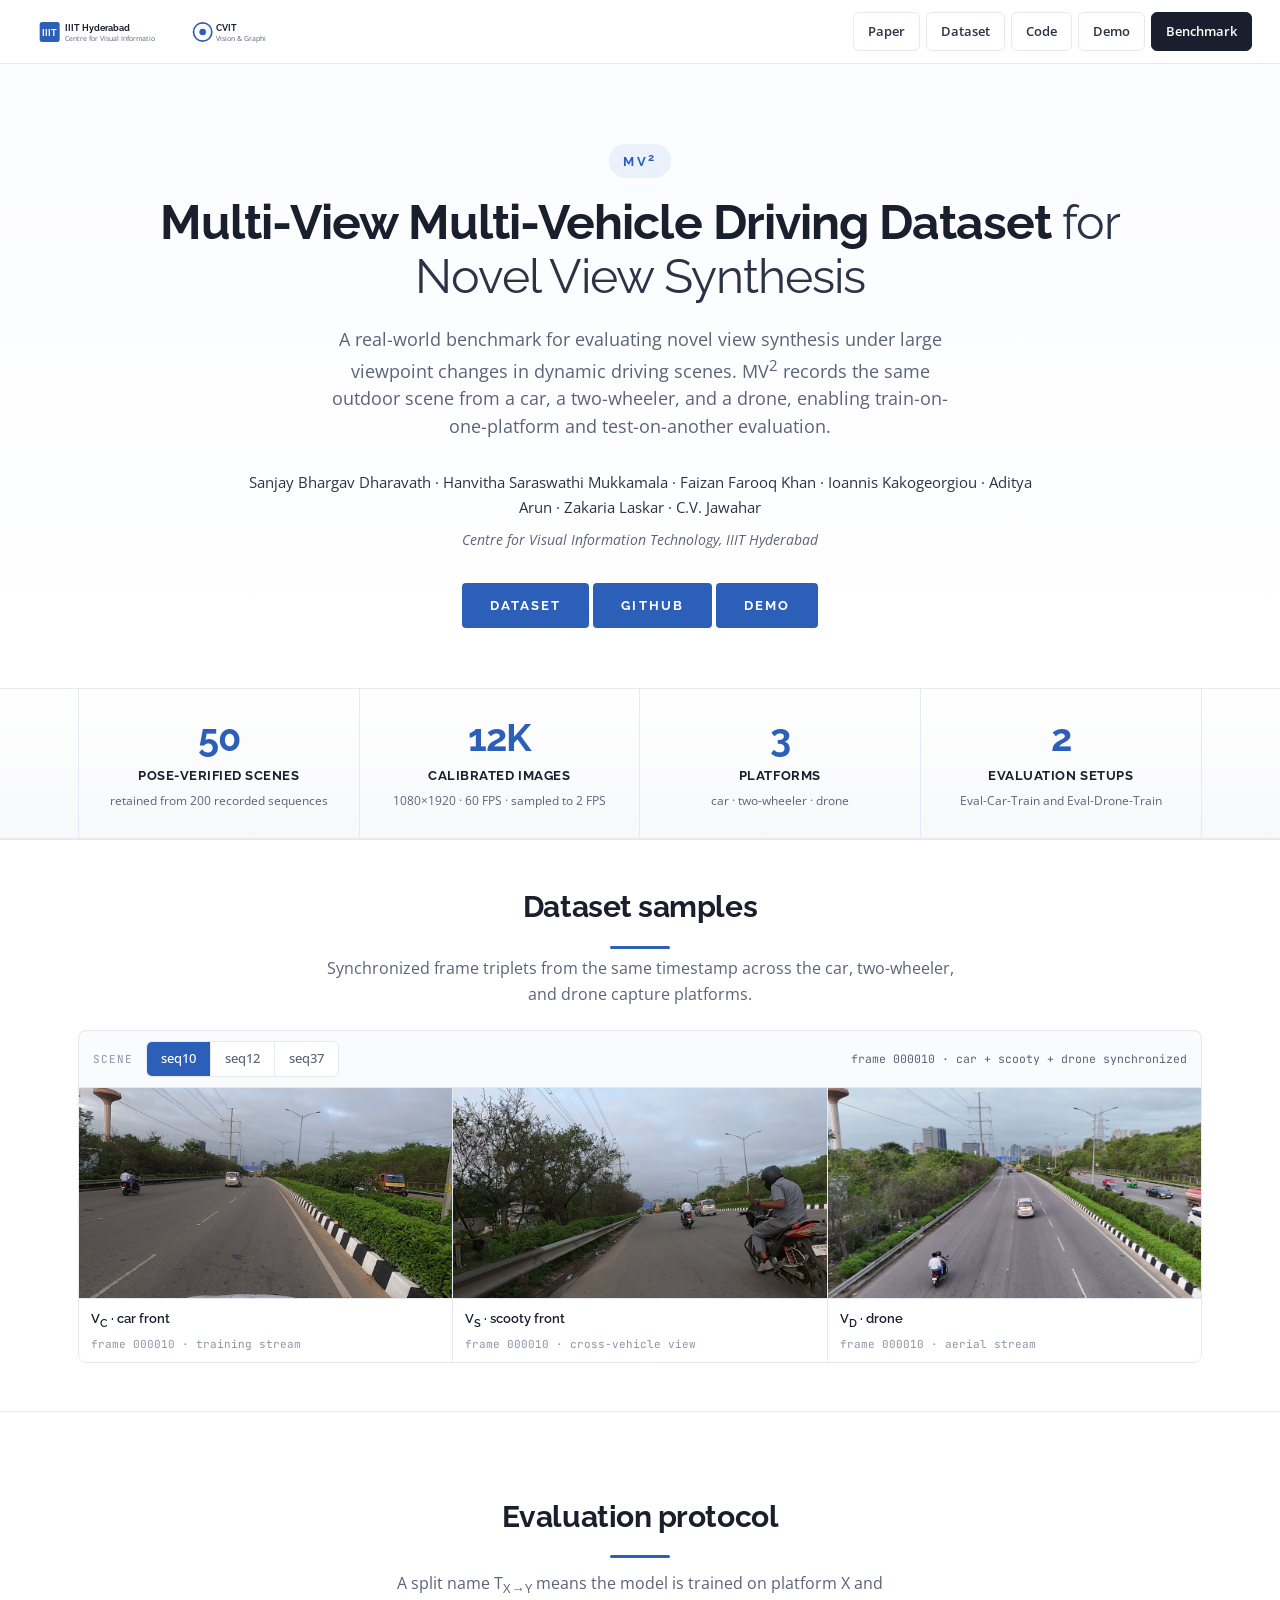
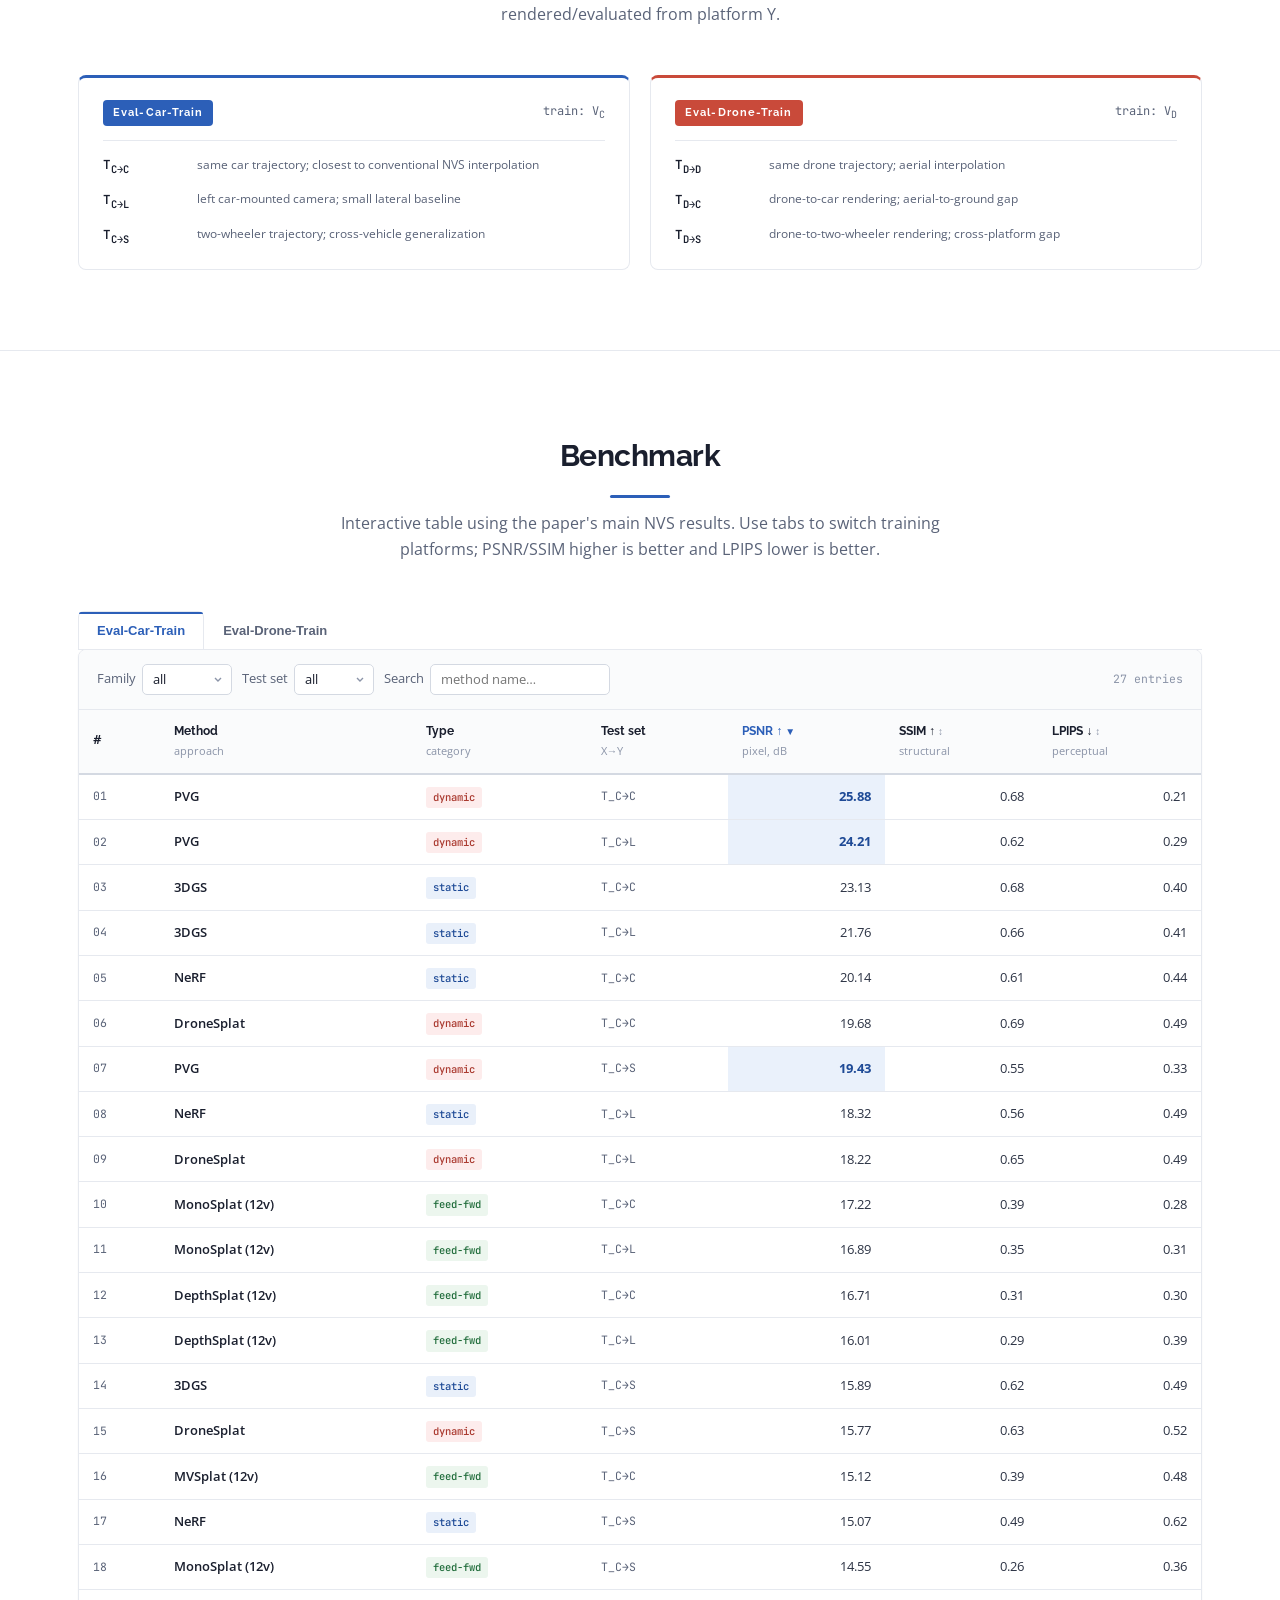
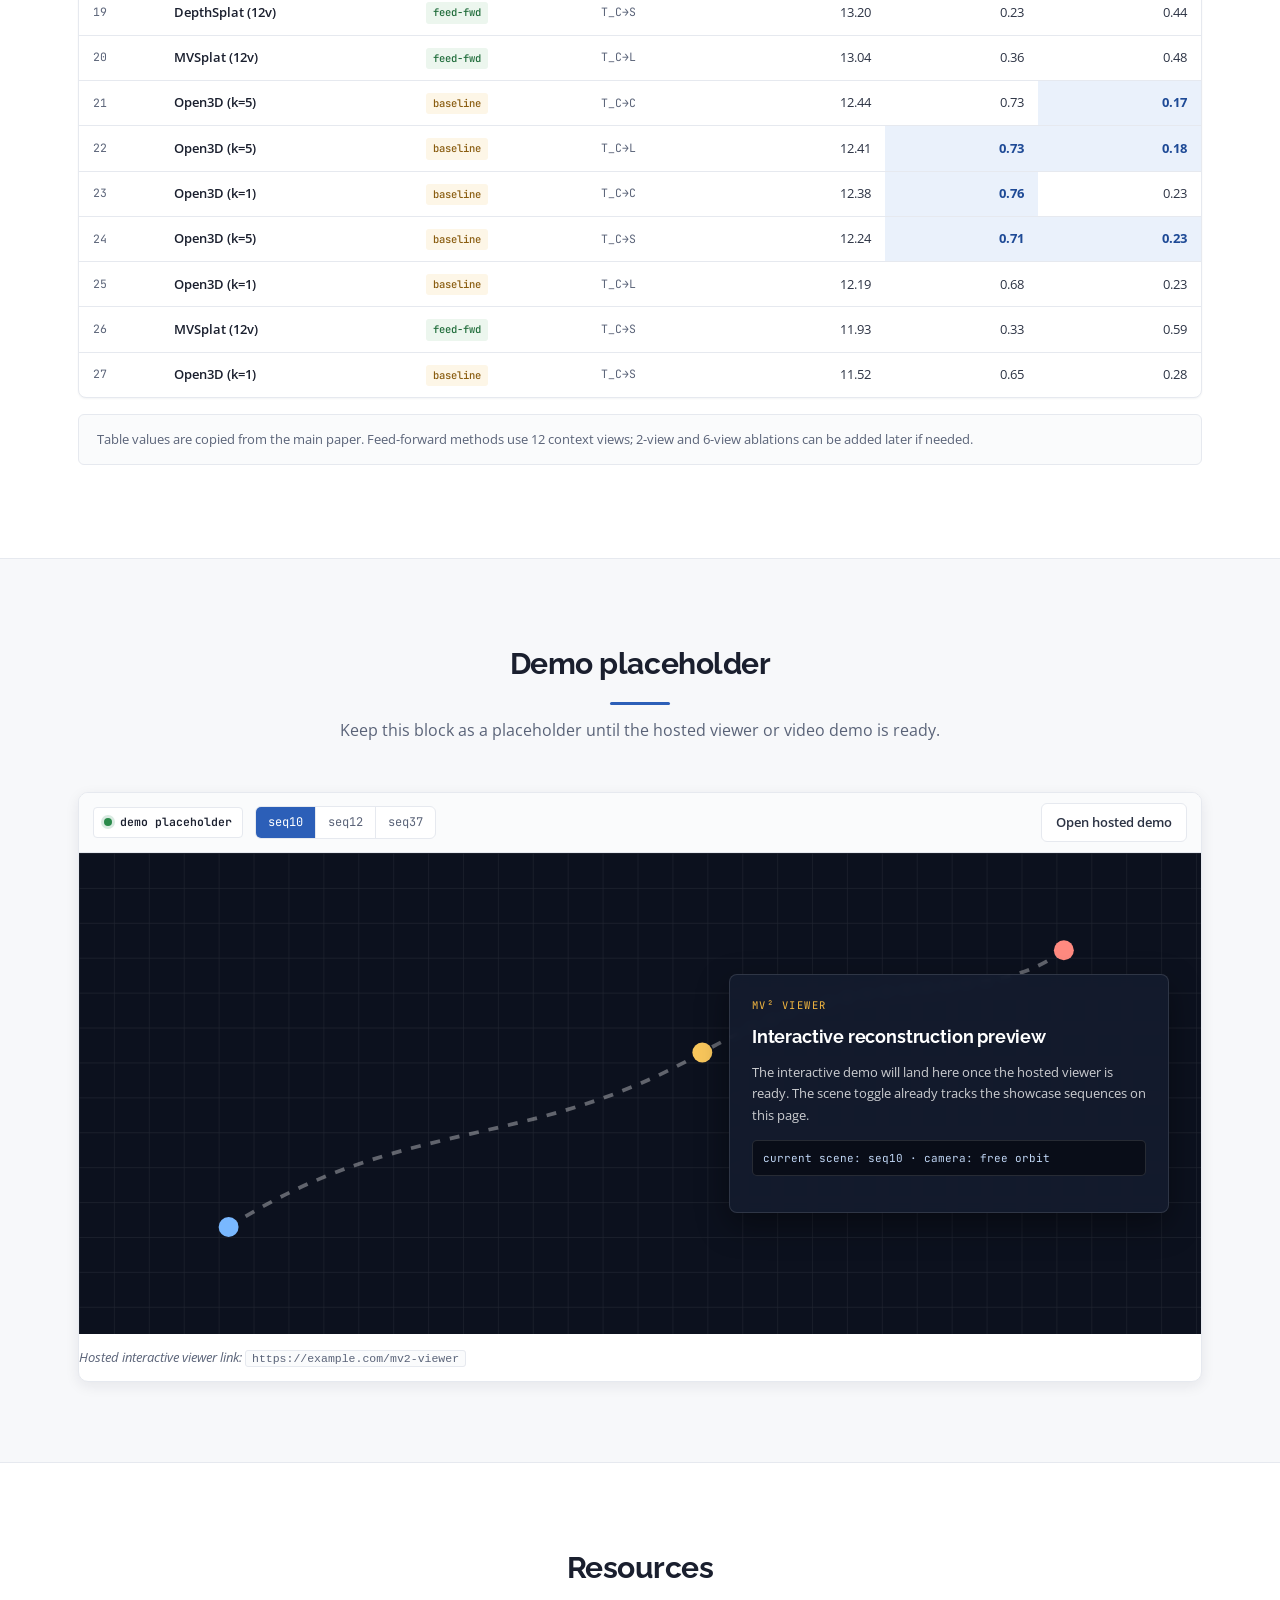
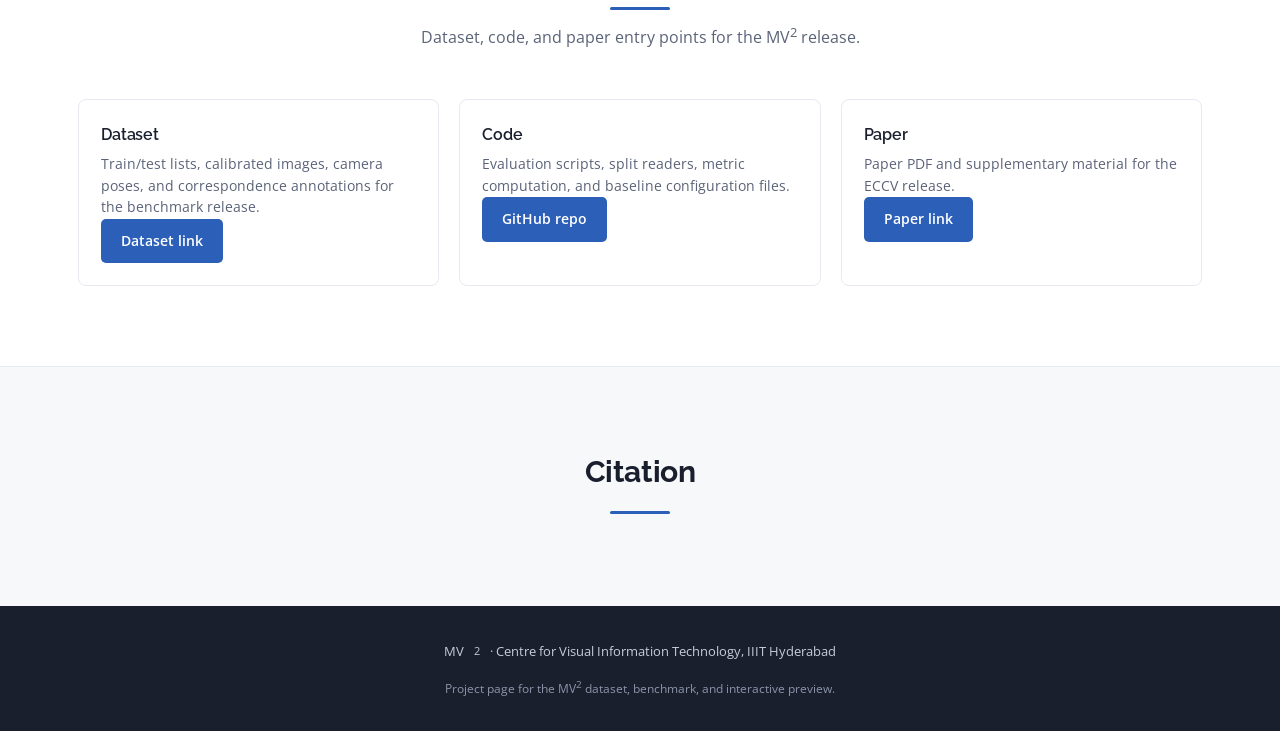
==== commit 3e0a64d1: "update Updated demo link and modified hero actions section." ====
--- a/index.html
+++ b/index.html
@@ -38,7 +38,7 @@
       <a class="header-link" href="#about">Paper</a>
       <a class="header-link" href="https://www.kaggle.com/datasets/sanjaybhargav810/mv2-dataset" target="_blank" rel="noopener">Dataset</a>
       <a class="header-link" href="https://github.com/sanjay-810/MV2dataset" target="_blank" rel="noopener">Code</a>
-      <a class="header-link" href="#viewer">Demo</a>
+      <a class="header-link" href="3dgs-demo.html">Demo</a>
       <a class="header-link browse" href="#benchmark">Benchmark</a>
     </nav>
   </div>
@@ -53,9 +53,10 @@
     <p class="hero-affil">Centre for Visual Information Technology, IIIT Hyderabad</p>
 
     <div class="hero-actions">
-      <a class="hero-explore" href="#about">Overview</a>
-      <a class="hero-explore hero-explore-secondary" href="https://example.com/mv2-dataset" target="_blank" rel="noopener">Dataset</a>
-      <a class="hero-explore hero-explore-secondary" href="https://github.com/example/mv2-benchmark" target="_blank" rel="noopener">GitHub</a>
+      <!-- <a class="hero-explore" href="#about">Overview</a> -->
+      <a class="hero-explore hero-explore-secondary" href="https://www.kaggle.com/datasets/sanjaybhargav810/mv2-dataset" target="_blank" rel="noopener">Dataset</a>
+      <a class="hero-explore hero-explore-secondary" href="https://github.com/sanjay-810/MV2dataset" target="_blank" rel="noopener">GitHub</a>
+      <a class="hero-explore hero-explore-secondary" href="3dgs-demo.html">Demo</a>
     </div>
   </div>
 </section>
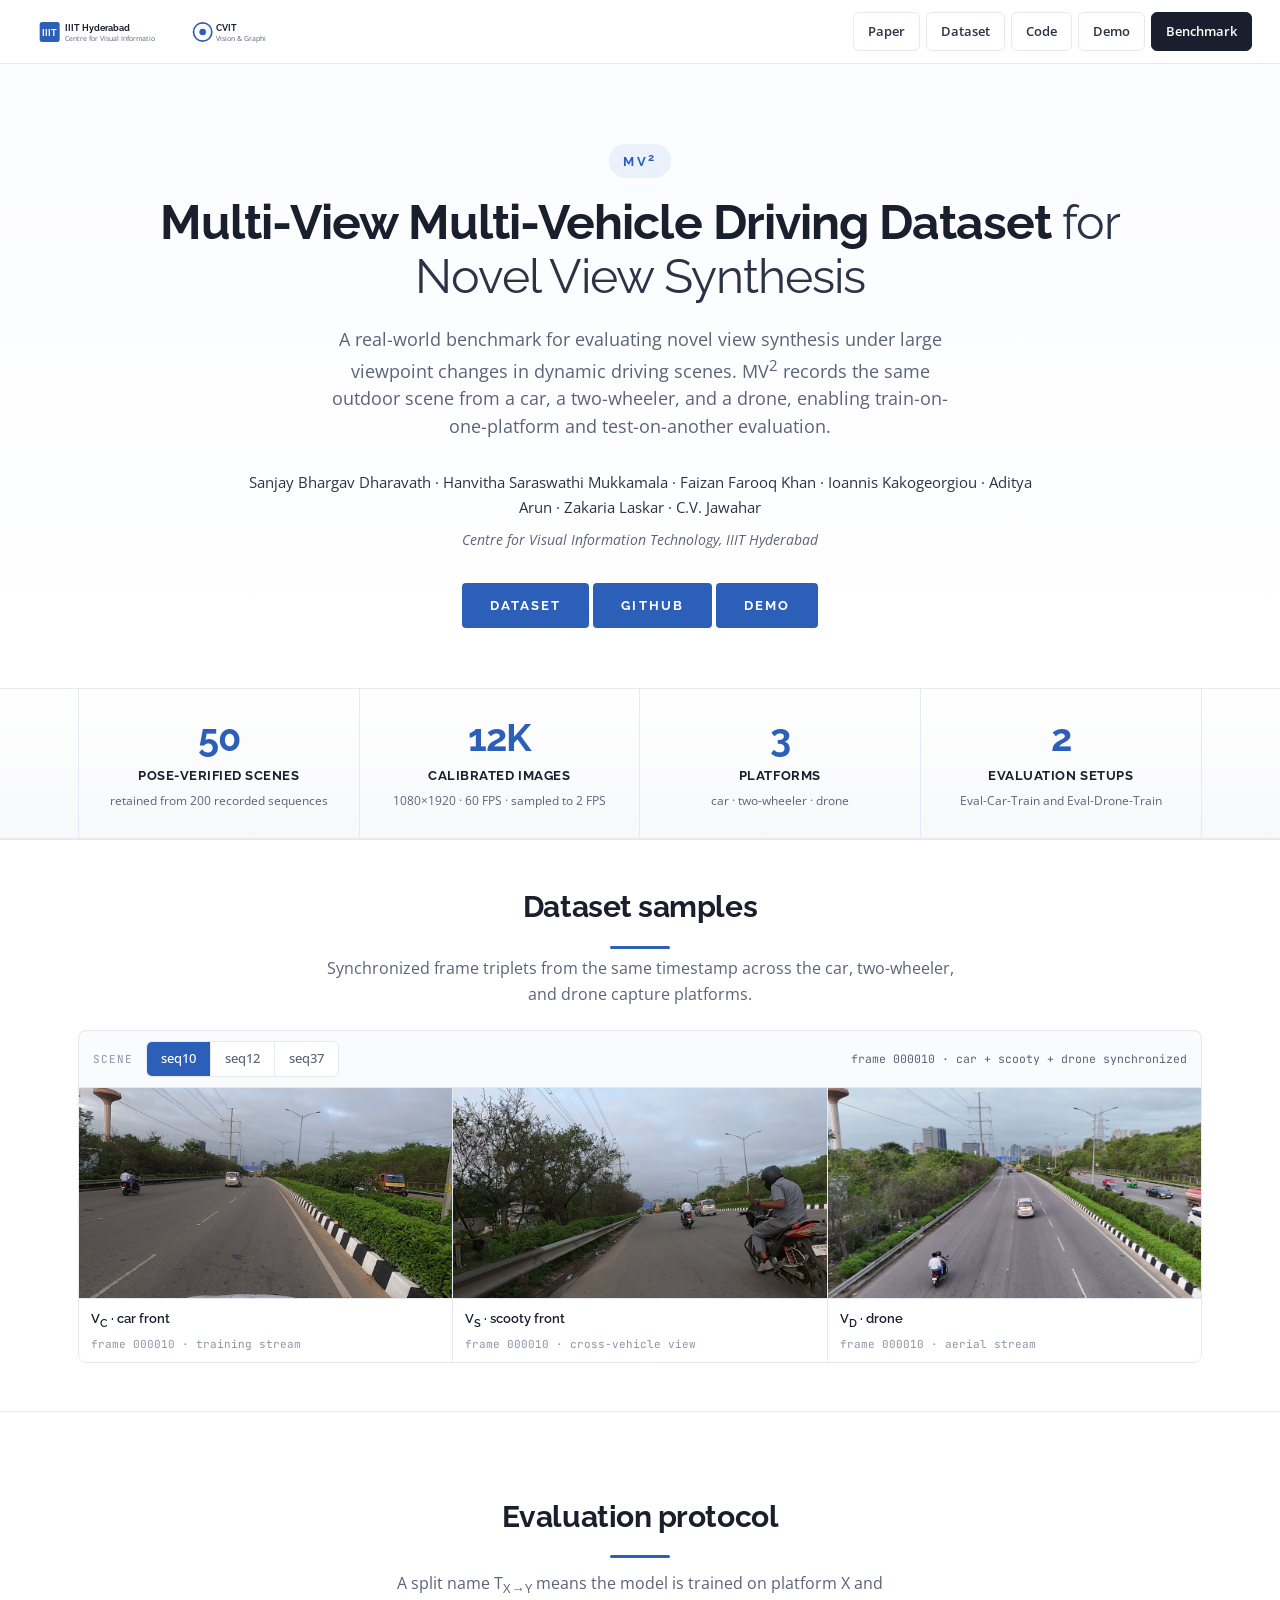
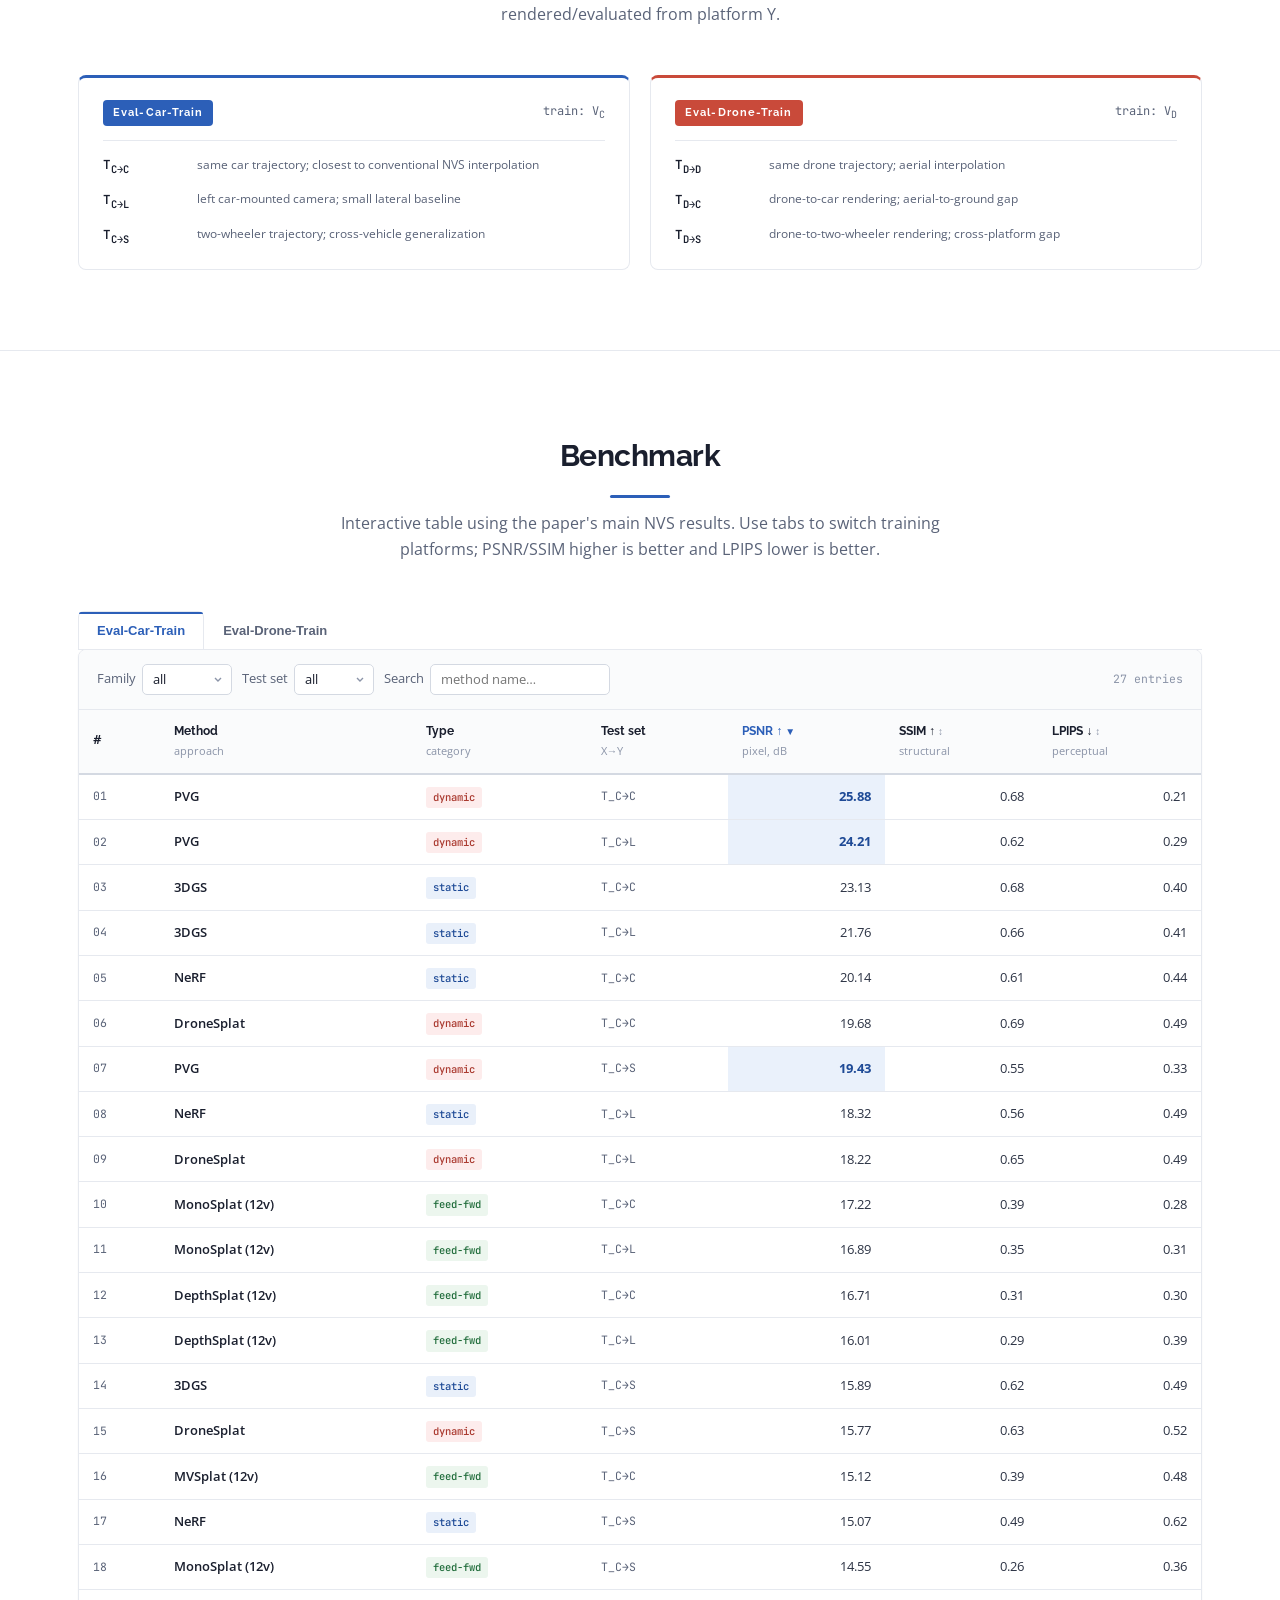
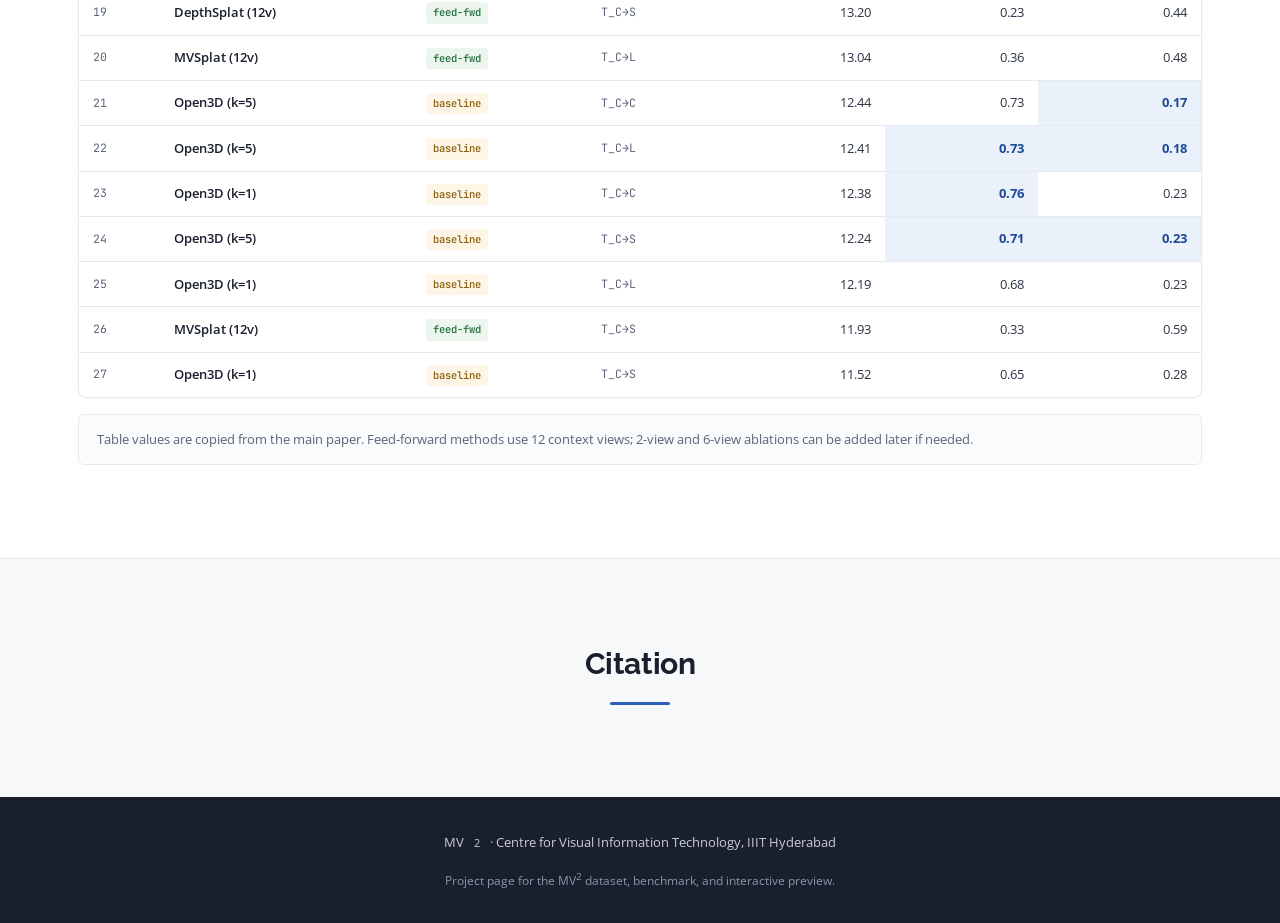
==== commit d12b1141: "Remove demo placeholder and resources sections Removed demo placeholder and resources sections from " ====
--- a/index.html
+++ b/index.html
@@ -3,7 +3,7 @@
 <head>
   <meta charset="UTF-8" />
   <meta name="viewport" content="width=device-width, initial-scale=1.0" />
-  <title>MV² — Multi-View Multi-Vehicle Driving Dataset for Novel View Synthesis</title>
+  <title>Multi-View Multi-Vehicle Driving Dataset for Novel View Synthesis</title>
   <link rel="preconnect" href="https://fonts.googleapis.com">
   <link rel="preconnect" href="https://fonts.gstatic.com" crossorigin>
   <link href="https://fonts.googleapis.com/css2?family=Open+Sans:wght@400;500;600;700&family=Raleway:wght@500;600;700&family=JetBrains+Mono:wght@400;500&display=swap" rel="stylesheet">
@@ -289,70 +289,6 @@
   </div>
 </section>
 
-<section class="section section-alt" id="viewer">
-  <div class="wrap">
-    <h2 class="section-title">Demo placeholder</h2>
-    <p class="section-sub">Keep this block as a placeholder until the hosted viewer or video demo is ready.</p>
-
-    <div class="viewer-shell">
-      <div class="viewer-toolbar">
-        <span class="viewer-tag"><span class="viewer-dot"></span> demo placeholder</span>
-        <div class="viewer-tab-group" id="viewerTabs">
-          <button class="viewer-tab active" data-vscene="seq10">seq10</button>
-          <button class="viewer-tab" data-vscene="seq12">seq12</button>
-          <button class="viewer-tab" data-vscene="seq37">seq37</button>
-        </div>
-        <span class="viewer-spacer"></span>
-        <a class="header-link" href="https://example.com/mv2-viewer" target="_blank" rel="noopener">Open hosted demo</a>
-      </div>
-      <div class="viewer-stage">
-        <div class="viewer-placeholder">
-          <svg class="viewer-axis" viewBox="0 0 900 420" xmlns="http://www.w3.org/2000/svg">
-            <defs><pattern id="grid" width="28" height="28" patternUnits="userSpaceOnUse"><path d="M28 0H0V28" fill="none" stroke="rgba(255,255,255,.08)" stroke-width="1"/></pattern></defs>
-            <rect width="900" height="420" fill="url(#grid)"/>
-            <path d="M120 300 C260 210, 360 240, 500 160 S720 130, 790 78" fill="none" stroke="rgba(255,255,255,.35)" stroke-width="3" stroke-dasharray="8 8"/>
-            <circle cx="120" cy="300" r="8" fill="#79b8ff"/><circle cx="500" cy="160" r="8" fill="#f9c75c"/><circle cx="790" cy="78" r="8" fill="#ff8a80"/>
-          </svg>
-          <div class="viewer-overlay">
-            <div class="viewer-overlay-card">
-              <div class="viewer-overlay-eyebrow">MV² Viewer</div>
-              <h3>Interactive reconstruction preview</h3>
-              <p>The interactive demo will land here once the hosted viewer is ready. The scene toggle already tracks the showcase sequences on this page.</p>
-              <div class="viewer-snippet">current scene: <span id="rvScene">seq10</span> · camera: <span id="rvCam">free orbit</span></div>
-            </div>
-          </div>
-        </div>
-      </div>
-      <p class="viewer-note">Hosted interactive viewer link: <code>https://example.com/mv2-viewer</code></p>
-    </div>
-  </div>
-</section>
-
-<section class="section" id="downloads">
-  <div class="wrap">
-    <h2 class="section-title">Resources</h2>
-    <p class="section-sub">Dataset, code, and paper entry points for the MV<sup>2</sup> release.</p>
-
-    <div class="cards-grid resources-grid">
-      <div class="card">
-        <h3 class="card-title">Dataset</h3>
-        <p class="card-desc">Train/test lists, calibrated images, camera poses, and correspondence annotations for the benchmark release.</p>
-        <a class="contact-cta" href="https://www.kaggle.com/datasets/sanjaybhargav810/mv2-dataset" target="_blank" rel="noopener">Dataset link</a>
-      </div>
-      <div class="card" id="code">
-        <h3 class="card-title">Code</h3>
-        <p class="card-desc">Evaluation scripts, split readers, metric computation, and baseline configuration files.</p>
-        <a class="contact-cta" href="https://github.com/sanjay-810/MV2dataset" target="_blank" rel="noopener">GitHub repo</a>
-      </div>
-      <div class="card">
-        <h3 class="card-title">Paper</h3>
-        <p class="card-desc">Paper PDF and supplementary material for the ECCV release.</p>
-        <a class="contact-cta" href="https://arxiv.org/abs/0000.00000" target="_blank" rel="noopener">Paper link</a>
-      </div>
-    </div>
-  </div>
-</section>
-
 <section class="section section-alt" id="cite">
   <div class="wrap">
     <h2 class="section-title">Citation</h2>
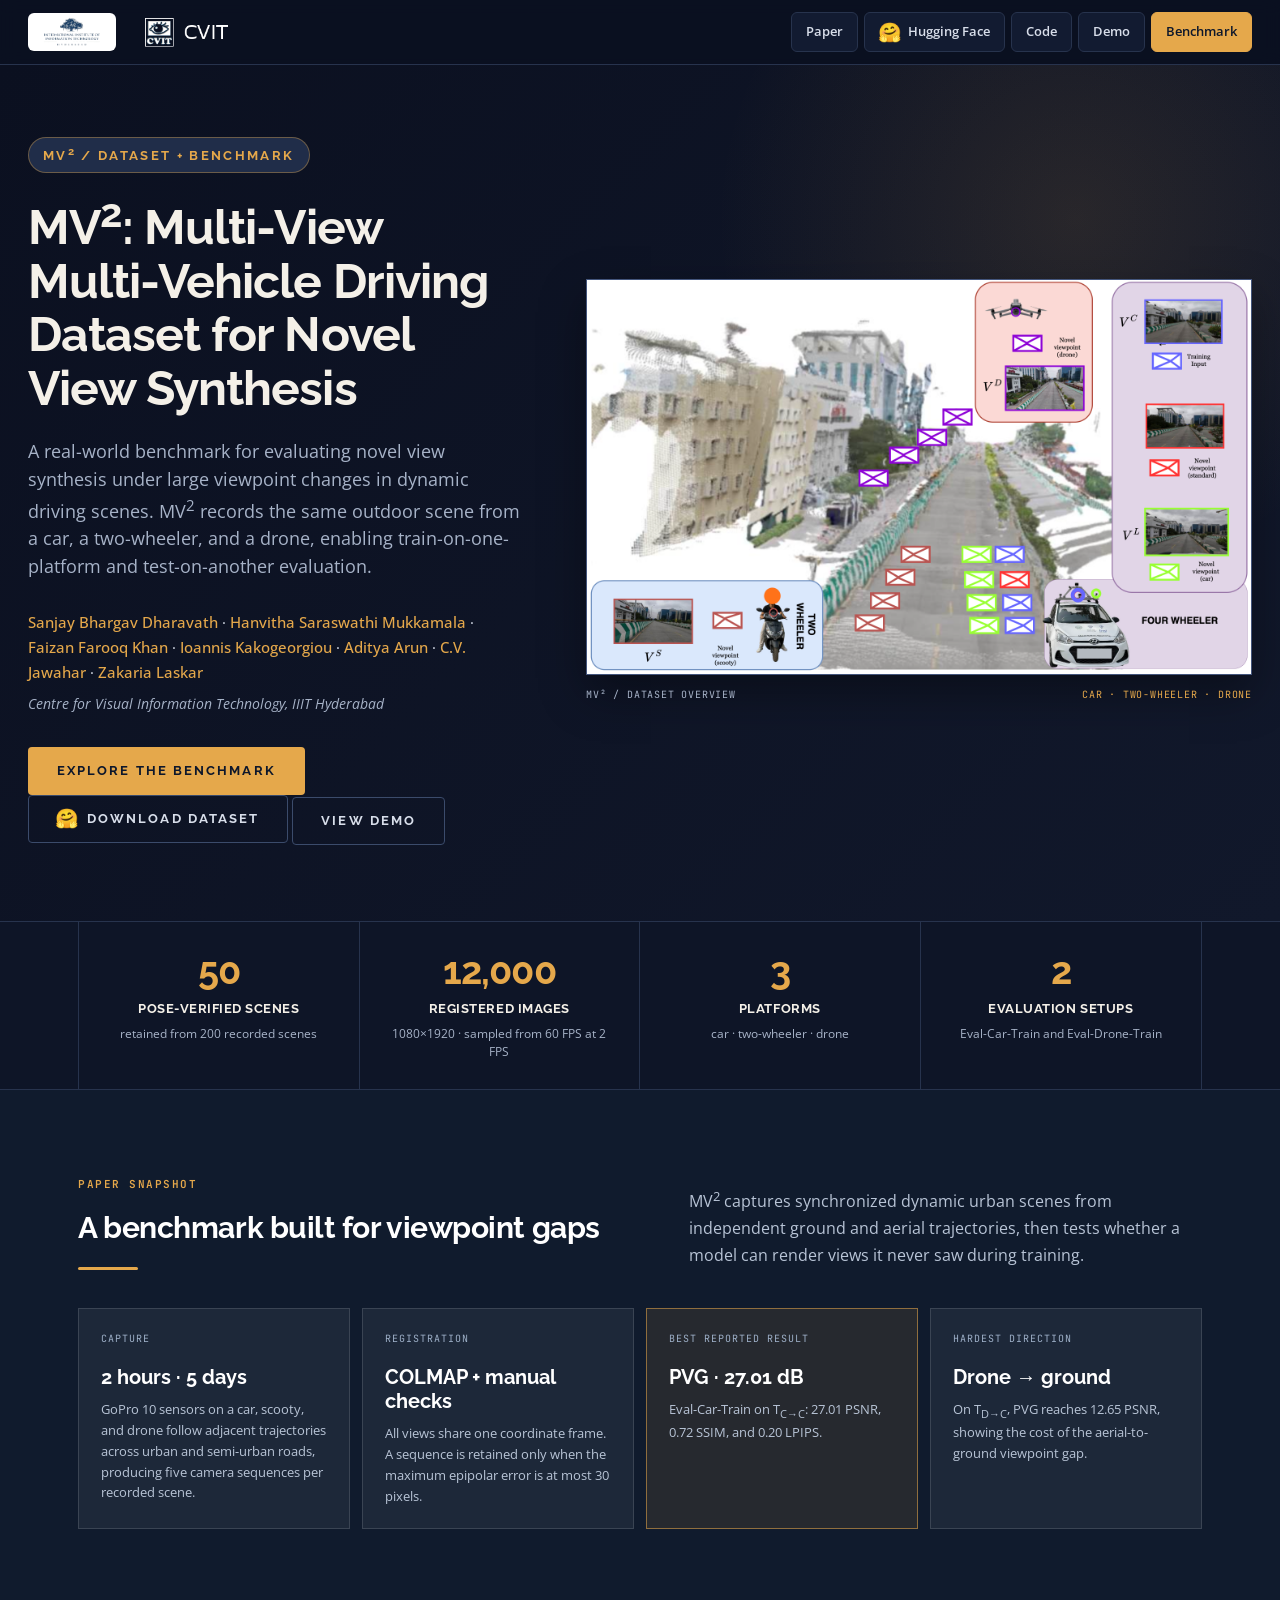
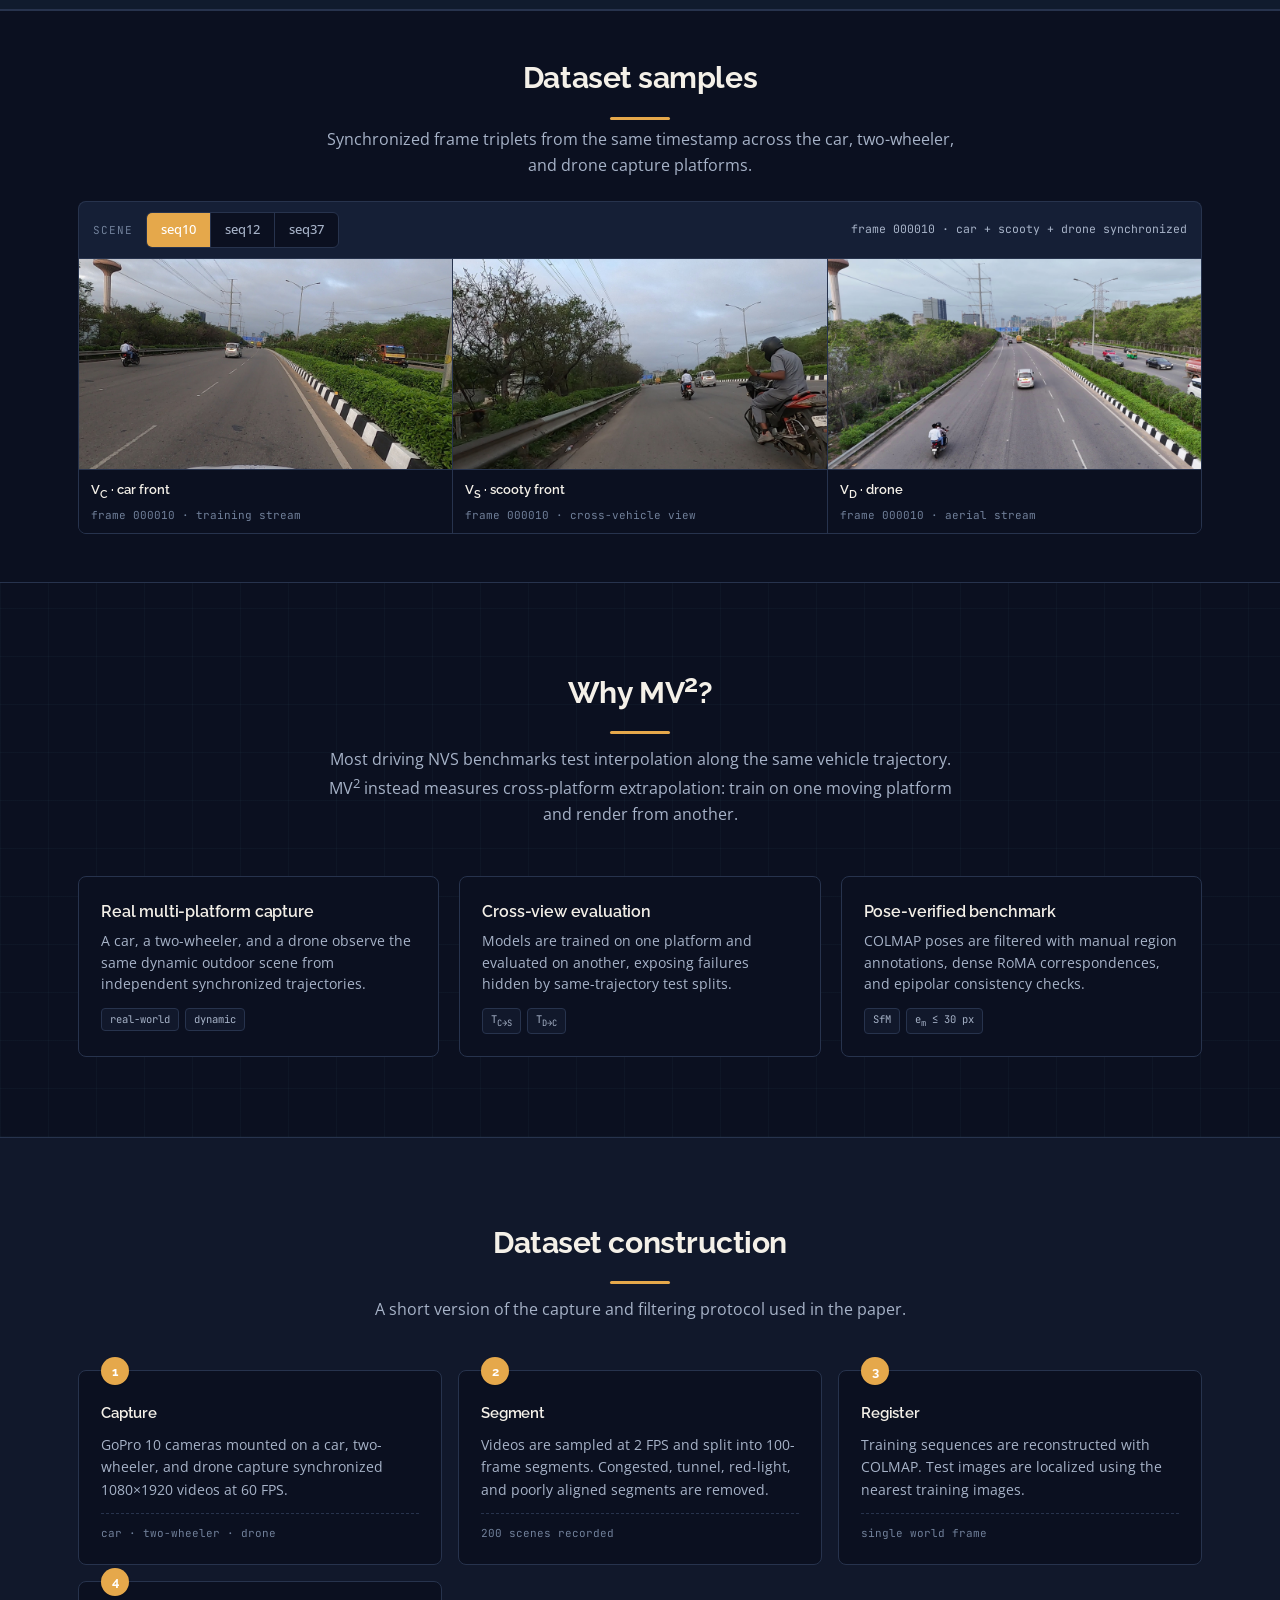
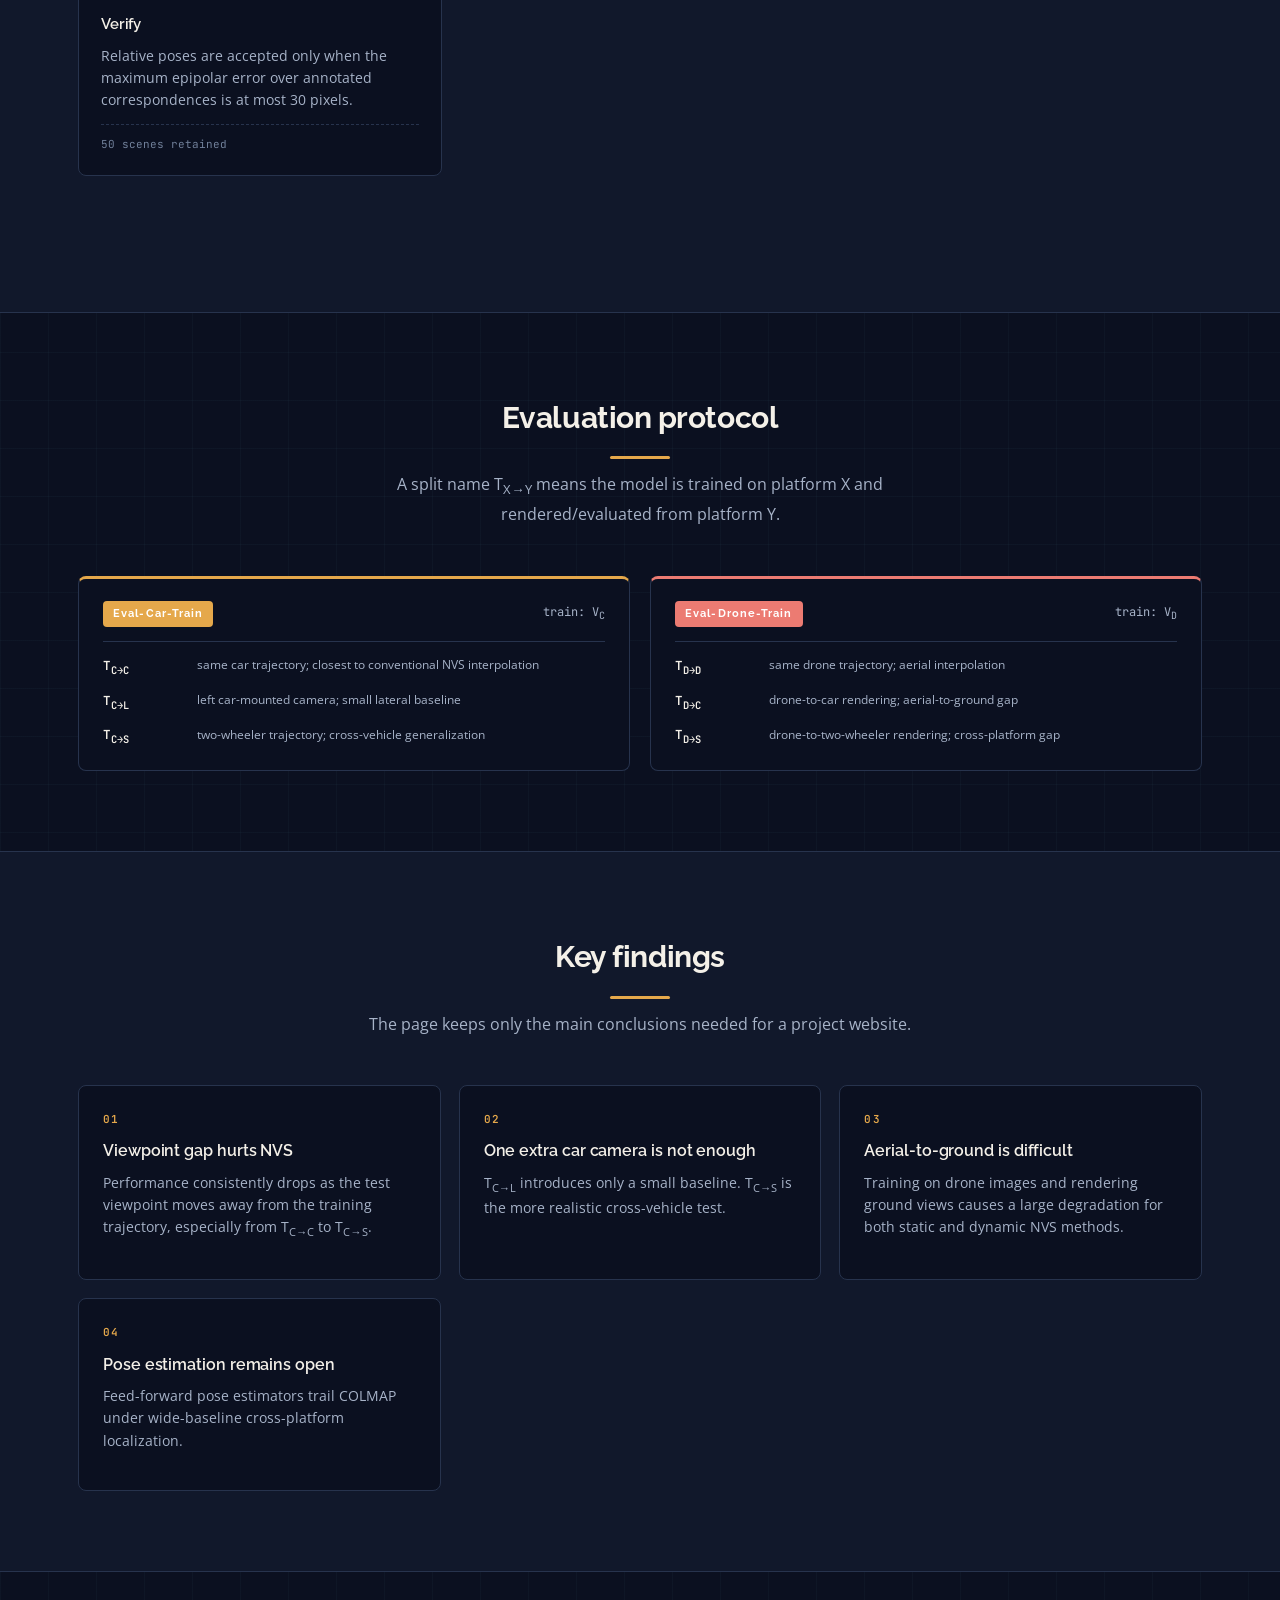
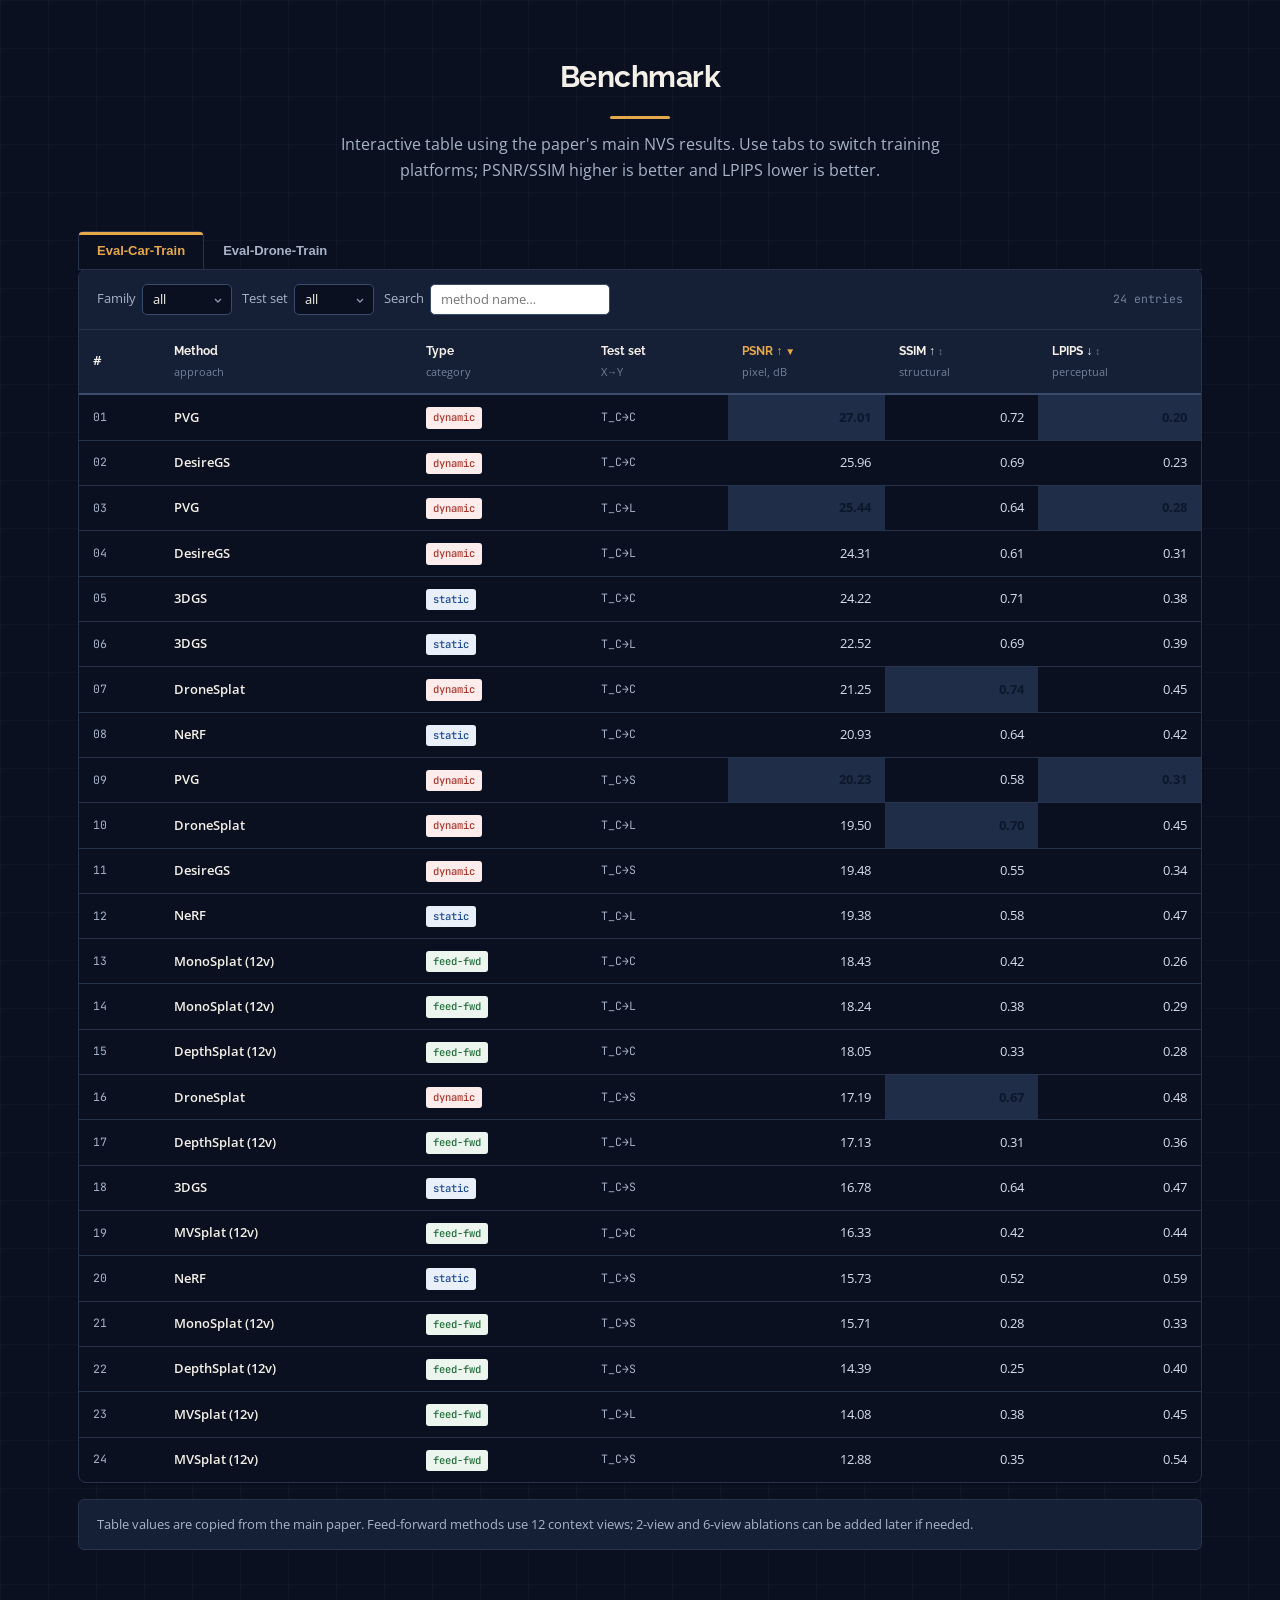
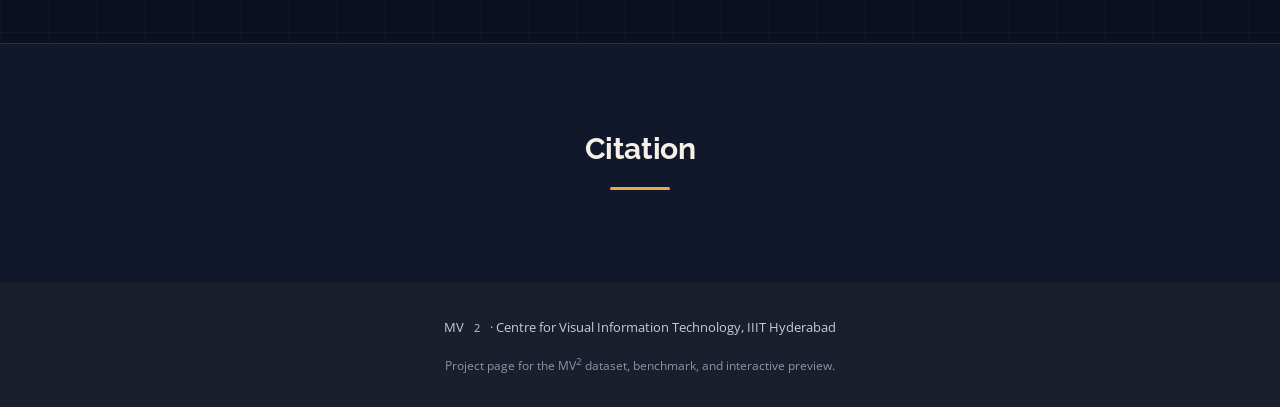
==== commit 175a212a: "update" ====
--- a/index.html
+++ b/index.html
@@ -7,7 +7,7 @@
   <link rel="preconnect" href="https://fonts.googleapis.com">
   <link rel="preconnect" href="https://fonts.gstatic.com" crossorigin>
   <link href="https://fonts.googleapis.com/css2?family=Open+Sans:wght@400;500;600;700&family=Raleway:wght@500;600;700&family=JetBrains+Mono:wght@400;500&display=swap" rel="stylesheet">
-  <link rel="stylesheet" href="styles.css?v=4">
+  <link rel="stylesheet" href="styles.css?v=5">
 </head>
 <body>
 
@@ -15,28 +15,19 @@
   <div class="site-header-inner">
     <div class="affil-logos">
       <a class="affil-logo" href="https://www.iiit.ac.in/" target="_blank" rel="noopener" title="IIIT Hyderabad">
-        <svg viewBox="0 0 140 36" width="140" height="36" xmlns="http://www.w3.org/2000/svg">
-          <rect x="2" y="6" width="24" height="24" rx="3" fill="#2c5fb8"/>
-          <text x="14" y="23" text-anchor="middle" font-family="Raleway" font-size="11" font-weight="700" fill="white">IIIT</text>
-          <text x="32" y="17" font-family="Raleway" font-size="11" font-weight="700" fill="#1a1f2e">IIIT Hyderabad</text>
-          <text x="32" y="29" font-family="Open Sans" font-size="8" fill="#5a6378">Centre for Visual Information Technology</text>
-        </svg>
+        <img src="assets/iiit-hyderabad-logo.png" alt="IIIT Hyderabad" />
       </a>
       <a class="affil-logo" href="https://cvit.iiit.ac.in/" target="_blank" rel="noopener" title="CVIT">
-        <svg viewBox="0 0 90 36" width="90" height="36" xmlns="http://www.w3.org/2000/svg">
-          <circle cx="14" cy="18" r="11" fill="none" stroke="#2c5fb8" stroke-width="2"/>
-          <circle cx="14" cy="18" r="4" fill="#2c5fb8"/>
-          <text x="30" y="17" font-family="Raleway" font-size="11" font-weight="700" fill="#1a1f2e">CVIT</text>
-          <text x="30" y="29" font-family="Open Sans" font-size="8" fill="#5a6378">Vision &amp; Graphics</text>
-        </svg>
+        <img src="assets/cvit-logo.png" alt="Centre for Visual Information Technology" />
       </a>
     </div>
 
     <div class="site-header-spacer"></div>
 
     <nav class="header-links">
-      <a class="header-link" href="#about">Paper</a>
-      <a class="header-link" href="https://www.kaggle.com/datasets/sanjaybhargav810/mv2-dataset" target="_blank" rel="noopener">Dataset</a>
+      <a class="header-link" href="https://cvit.iiit.ac.in/images/ConferencePapers/2026_01/virtual_drive_2026.pdf" target="_blank" rel="noopener">Paper</a>
+      <!-- <a class="header-link" href="https://www.kaggle.com/datasets/sanjaybhargav810/mv2-dataset" target="_blank" rel="noopener">Dataset</a> -->
+      <a class="header-link hf-link" href="https://huggingface.co/datasets/sanjay810/mv2-dataset" target="_blank" rel="noopener" title="Download MV2 from Hugging Face"><span class="hf-symbol" aria-hidden="true">🤗</span> Hugging Face</a>
       <a class="header-link" href="https://github.com/sanjay-810/MV2dataset" target="_blank" rel="noopener">Code</a>
       <a class="header-link" href="3dgs-demo.html">Demo</a>
       <a class="header-link browse" href="#benchmark">Benchmark</a>
@@ -46,18 +37,23 @@
 
 <section class="hero">
   <div class="hero-inner">
-    <span class="hero-acronym">MV<sup>2</sup></span>
-    <h1>Multi-View Multi-Vehicle Driving Dataset <span class="light">for Novel View Synthesis</span></h1>
-    <p class="hero-tagline">A real-world benchmark for evaluating novel view synthesis under large viewpoint changes in dynamic driving scenes. MV<sup>2</sup> records the same outdoor scene from a car, a two-wheeler, and a drone, enabling train-on-one-platform and test-on-another evaluation.</p>
-    <p class="hero-authors">Sanjay Bhargav Dharavath · Hanvitha Saraswathi Mukkamala · Faizan Farooq Khan · Ioannis Kakogeorgiou · Aditya Arun · Zakaria Laskar · C.V. Jawahar</p>
-    <p class="hero-affil">Centre for Visual Information Technology, IIIT Hyderabad</p>
-
-    <div class="hero-actions">
-      <!-- <a class="hero-explore" href="#about">Overview</a> -->
-      <a class="hero-explore hero-explore-secondary" href="https://www.kaggle.com/datasets/sanjaybhargav810/mv2-dataset" target="_blank" rel="noopener">Dataset</a>
-      <a class="hero-explore hero-explore-secondary" href="https://github.com/sanjay-810/MV2dataset" target="_blank" rel="noopener">GitHub</a>
-      <a class="hero-explore hero-explore-secondary" href="3dgs-demo.html">Demo</a>
-    </div>
+    <div class="hero-copy">
+      <span class="hero-acronym">MV<sup>2</sup> / DATASET + BENCHMARK</span>
+      <h1>MV<sup>2</sup>: Multi-View Multi-Vehicle Driving Dataset for Novel View Synthesis</h1>
+      <p class="hero-tagline">A real-world benchmark for evaluating novel view synthesis under large viewpoint changes in dynamic driving scenes. MV<sup>2</sup> records the same outdoor scene from a car, a two-wheeler, and a drone, enabling train-on-one-platform and test-on-another evaluation.</p>
+      <p class="hero-authors"><a href="https://sanjay-810.github.io/" target="_blank" rel="noopener">Sanjay Bhargav Dharavath</a> · <a href="https://scholar.google.com/citations?user=nx69V3AAAAAJ&hl=en" target="_blank" rel="noopener">Hanvitha Saraswathi Mukkamala</a> · <a href="https://faixan-khan.github.io/" target="_blank" rel="noopener">Faizan Farooq Khan</a> · <a href="https://users.iit.demokritos.gr/~i.kakogeorgiou/" target="_blank" rel="noopener">Ioannis Kakogeorgiou</a> · <a href="https://adityaarun1.github.io/" target="_blank" rel="noopener">Aditya Arun</a> · <a href="https://www.iiit.ac.in/faculty/jawahar-c-v/" target="_blank" rel="noopener">C.V. Jawahar</a> · <a href="https://scholar.google.com/citations?hl=en&user=kd3XIUkAAAAJ" target="_blank" rel="noopener">Zakaria Laskar</a></p>
+      <p class="hero-affil">Centre for Visual Information Technology, IIIT Hyderabad</p>
+
+      <div class="hero-actions">
+        <a class="hero-explore" href="#about">Explore the benchmark</a>
+        <a class="hero-explore hero-explore-secondary hf-button" href="https://huggingface.co/datasets/sanjay810/mv2-dataset" target="_blank" rel="noopener"><span class="hf-symbol" aria-hidden="true">🤗</span> Download dataset</a>
+        <a class="hero-explore hero-explore-secondary" href="3dgs-demo.html">View demo</a>
+      </div>
+    </div>
+    <figure class="hero-visual">
+      <img src="assets/mv2-overview.png" alt="MV2 dataset overview showing car, two-wheeler, and drone viewpoints for novel view synthesis" />
+      <figcaption><span>MV² / dataset overview</span><span>car · two-wheeler · drone</span></figcaption>
+    </figure>
   </div>
 </section>
 
@@ -67,12 +63,12 @@
       <div class="tldr-cell">
         <div class="tldr-num">50</div>
         <div class="tldr-lab">Pose-verified scenes</div>
-        <div class="tldr-help">retained from 200 recorded sequences</div>
+        <div class="tldr-help">retained from 200 recorded scenes</div>
       </div>
       <div class="tldr-cell">
-        <div class="tldr-num">12K</div>
-        <div class="tldr-lab">Calibrated images</div>
-        <div class="tldr-help">1080×1920 · 60 FPS · sampled to 2 FPS</div>
+        <div class="tldr-num">12,000</div>
+        <div class="tldr-lab">Registered images</div>
+        <div class="tldr-help">1080×1920 · sampled from 60 FPS at 2 FPS</div>
       </div>
       <div class="tldr-cell">
         <div class="tldr-num">3</div>
@@ -84,6 +80,40 @@
         <div class="tldr-lab">Evaluation setups</div>
         <div class="tldr-help">Eval-Car-Train and Eval-Drone-Train</div>
       </div>
+    </div>
+  </div>
+</section>
+
+<section class="section snapshot-section" id="snapshot">
+  <div class="wrap">
+    <div class="snapshot-intro">
+      <div>
+        <span class="eyebrow">Paper snapshot</span>
+        <h2 class="section-title section-title-left">A benchmark built for viewpoint gaps</h2>
+      </div>
+      <p class="snapshot-lede">MV<sup>2</sup> captures synchronized dynamic urban scenes from independent ground and aerial trajectories, then tests whether a model can render views it never saw during training.</p>
+    </div>
+    <div class="snapshot-grid">
+      <article class="snapshot-card">
+        <span class="snapshot-kicker">Capture</span>
+        <strong>2 hours · 5 days</strong>
+        <p>GoPro 10 sensors on a car, scooty, and drone follow adjacent trajectories across urban and semi-urban roads, producing five camera sequences per recorded scene.</p>
+      </article>
+      <article class="snapshot-card">
+        <span class="snapshot-kicker">Registration</span>
+        <strong>COLMAP + manual checks</strong>
+        <p>All views share one coordinate frame. A sequence is retained only when the maximum epipolar error is at most 30 pixels.</p>
+      </article>
+      <article class="snapshot-card snapshot-card-accent">
+        <span class="snapshot-kicker">Best reported result</span>
+        <strong>PVG · 27.01 dB</strong>
+        <p>Eval-Car-Train on T<sub>C→C</sub>: 27.01 PSNR, 0.72 SSIM, and 0.20 LPIPS.</p>
+      </article>
+      <article class="snapshot-card">
+        <span class="snapshot-kicker">Hardest direction</span>
+        <strong>Drone → ground</strong>
+        <p>On T<sub>D→C</sub>, PVG reaches 12.65 PSNR, showing the cost of the aerial-to-ground viewpoint gap.</p>
+      </article>
     </div>
   </div>
 </section>
@@ -172,7 +202,7 @@
         <div class="pipeline-num">2</div>
         <h4>Segment</h4>
         <p>Videos are sampled at 2 FPS and split into 100-frame segments. Congested, tunnel, red-light, and poorly aligned segments are removed.</p>
-        <div class="pipeline-meta">200 candidates</div>
+        <div class="pipeline-meta">200 scenes recorded</div>
       </div>
       <div class="pipeline-step">
         <div class="pipeline-num">3</div>
@@ -184,7 +214,7 @@
         <div class="pipeline-num">4</div>
         <h4>Verify</h4>
         <p>Relative poses are accepted only when the maximum epipolar error over annotated correspondences is at most 30 pixels.</p>
-        <div class="pipeline-meta">50 final scenes</div>
+        <div class="pipeline-meta">50 scenes retained</div>
       </div>
     </div>
   </div>
--- a/styles.css
+++ b/styles.css
@@ -1,23 +1,23 @@
 /* ====== Multi-Agent Cross-View 3D Benchmark — Academic template ====== */
 :root {
-  --bg: #ffffff;
-  --bg-alt: #f7f8fa;
-  --bg-soft: #fafbfc;
-  --ink: #1a1f2e;
-  --ink-2: #2c3344;
-  --ink-3: #5a6378;
-  --ink-4: #8b94a8;
-  --rule: #e6e9ef;
-  --rule-2: #d4d9e2;
-  --accent: #2c5fb8;
-  --accent-2: #4279d4;
-  --accent-soft: #eaf1fb;
-  --accent-ink: #1e4a96;
-  --warn: #c98215;
-  --good: #2a8a4a;
-  --bad: #c94a3a;
-  --shadow-sm: 0 1px 2px rgba(20, 30, 50, 0.05);
-  --shadow-md: 0 4px 14px rgba(20, 30, 50, 0.08);
+  --bg: #0b1020;
+  --bg-alt: #11182b;
+  --bg-soft: #151f36;
+  --ink: #f4f0e8;
+  --ink-2: #d8deea;
+  --ink-3: #a7b3c8;
+  --ink-4: #71809a;
+  --rule: #27334d;
+  --rule-2: #3b4b6b;
+  --accent: #e5a84b;
+  --accent-2: #69d0cf;
+  --accent-soft: #202d49;
+  --accent-ink: #0d172b;
+  --warn: #e5a84b;
+  --good: #55c98a;
+  --bad: #ec7b72;
+  --shadow-sm: 0 1px 2px rgba(0, 0, 0, 0.18);
+  --shadow-md: 0 10px 28px rgba(0, 0, 0, 0.22);
   --font-sans: "Open Sans", -apple-system, BlinkMacSystemFont, "Segoe UI", Roboto, sans-serif;
   --font-display: "Raleway", "Open Sans", sans-serif;
   --font-mono: "JetBrains Mono", ui-monospace, "SF Mono", Menlo, monospace;
@@ -35,6 +35,8 @@
   line-height: 1.65;
   -webkit-font-smoothing: antialiased;
   text-rendering: optimizeLegibility;
+  background-image: linear-gradient(rgba(105, 208, 207, .035) 1px, transparent 1px), linear-gradient(90deg, rgba(105, 208, 207, .035) 1px, transparent 1px);
+  background-size: 48px 48px;
 }
 
 a { color: var(--accent); text-decoration: none; }
@@ -47,7 +49,7 @@
   position: sticky;
   top: 0;
   z-index: 50;
-  background: rgba(255, 255, 255, 0.96);
+  background: rgba(11, 16, 32, 0.94);
   backdrop-filter: saturate(140%) blur(8px);
   border-bottom: 1px solid var(--rule);
 }
@@ -74,7 +76,8 @@
   flex: 0 0 auto;
 }
 .affil-logo:hover { background: var(--bg-alt); }
-.affil-logo svg { height: 30px; width: auto; max-width: none; flex: 0 0 auto; }
+.affil-logo img { height: 34px; width: auto; max-width: 150px; object-fit: contain; flex: 0 0 auto; }
+.affil-logo:first-child { background: #ffffff; }
 
 .site-header-spacer { flex: 1; }
 
@@ -93,7 +96,7 @@
   color: var(--ink-2);
   border: 1px solid var(--rule);
   border-radius: 6px;
-  background: var(--bg);
+  background: rgba(21, 31, 54, .78);
   transition: all .15s;
 }
 .header-link:hover {
@@ -102,26 +105,58 @@
   border-color: var(--accent);
 }
 .header-link svg { width: 14px; height: 14px; flex: 0 0 auto; max-width: none; }
+.header-link img { width: 18px; height: 18px; object-fit: contain; flex: 0 0 auto; }
+.hf-symbol {
+  display: inline-flex;
+  align-items: center;
+  justify-content: center;
+  width: 22px;
+  height: 22px;
+  flex: 0 0 22px;
+  font-size: 19px;
+  line-height: 1;
+}
 
 .header-link.browse {
-  background: var(--ink);
-  color: white;
-  border-color: var(--ink);
-}
-.header-link.browse:hover { background: var(--accent); border-color: var(--accent); }
+  background: var(--accent);
+  color: var(--accent-ink);
+  border-color: var(--accent);
+}
+.header-link.browse:hover { background: var(--accent-2); border-color: var(--accent-2); }
 
 /* ============== HERO ============== */
 .hero {
-  padding: 80px 0 60px;
-  text-align: center;
-  background: linear-gradient(180deg, #fbfcff 0%, #ffffff 100%);
+  padding: 72px 0 76px;
+  background: radial-gradient(circle at 84% 18%, rgba(229, 168, 75, .12), transparent 28%), linear-gradient(135deg, #0b1020 0%, #11182b 100%);
   border-bottom: 1px solid var(--rule);
 }
 .hero-inner {
-  max-width: 1080px;
+  max-width: 1280px;
   margin: 0 auto;
   padding: 0 28px;
-}
+  display: grid;
+  grid-template-columns: minmax(0, .85fr) minmax(420px, 1.15fr);
+  align-items: center;
+  gap: 66px;
+}
+.hero-copy { max-width: 610px; }
+.hero-visual { margin: 0; min-width: 0; }
+.hero-visual img { display: block; width: 100%; border: 1px solid #43557c; box-shadow: 0 18px 42px rgba(0, 0, 0, .34); }
+.hero-visual figcaption { display: flex; justify-content: space-between; gap: 18px; margin-top: 12px; color: var(--ink-3); font-family: var(--font-mono); font-size: 10px; letter-spacing: .08em; text-transform: uppercase; }
+.hero-visual figcaption span:last-child { color: var(--accent); }
+.hero .hero-tagline, .hero .hero-authors, .hero .hero-affil { text-align: left; margin-left: 0; }
+.hero .hero-actions { justify-content: flex-start; }
+.hero-acronym { border: 1px solid rgba(229, 168, 75, .38); }
+.hero h1 { color: var(--ink); }
+.hero h1 .light { color: var(--accent-2); }
+.hero-tagline { color: var(--ink-3); }
+.hero-authors { color: var(--ink-2); }
+.hero-affil { color: var(--ink-4); }
+.hero-explore-secondary { background: transparent; border: 1px solid var(--rule-2); color: var(--ink-2); }
+.hero-explore-secondary:hover { background: var(--accent-2); border-color: var(--accent-2); color: var(--accent-ink); }
+.hero-explore { border: 1px solid transparent; }
+.hero-explore:not(.hero-explore-secondary) { color: var(--accent-ink); }
+.hero-explore:not(.hero-explore-secondary):hover { color: var(--accent-ink); }
 .hero-acronym {
   display: inline-block;
   font-family: var(--font-display);
@@ -183,6 +218,10 @@
 }
 .hero-explore:hover { background: var(--accent-ink); color: white; transform: translateY(-1px); }
 .hero-explore svg { width: 14px; height: 14px; flex: 0 0 auto; max-width: none; }
+.hero-explore img { width: 18px; height: 18px; object-fit: contain; flex: 0 0 auto; }
+.hero h1 .light { color: var(--accent-2); }
+.hero-explore-secondary { background: transparent; border-color: var(--rule-2); color: var(--ink-2); }
+.hero-explore-secondary:hover { background: var(--accent-2); border-color: var(--accent-2); color: var(--accent-ink); }
 
 /* ============== SLIDER ============== */
 .slider-section {
@@ -261,9 +300,6 @@
 }
 
 /* Keep the live project page compact; long-method/protocol prose remains in the file for later expansion. */
-#about,
-#findings,
-#protocol,
 #dataset,
 #methods,
 #usage {
@@ -301,6 +337,40 @@
   max-width: 70ch;
   margin: 0 auto 48px;
 }
+
+.snapshot-section { background: #101b2d; color: #e9eef7; }
+.snapshot-section .section-title { color: #ffffff; }
+.snapshot-section .section-title::after { background: #e5a84b; margin-left: 0; }
+.snapshot-intro {
+  display: grid;
+  grid-template-columns: 1.05fr 1fr;
+  gap: 72px;
+  align-items: end;
+  margin-bottom: 38px;
+}
+.section-title-left { text-align: left; margin-bottom: 0; }
+.eyebrow {
+  display: inline-block;
+  margin-bottom: 10px;
+  color: #e5a84b;
+  font-family: var(--font-mono);
+  font-size: 11px;
+  font-weight: 600;
+  letter-spacing: .14em;
+  text-transform: uppercase;
+}
+.snapshot-lede { margin: 0; color: #b8c4d6; font-size: 16px; line-height: 1.7; }
+.snapshot-grid { display: grid; grid-template-columns: repeat(4, 1fr); gap: 12px; }
+.snapshot-card {
+  min-height: 188px;
+  padding: 22px;
+  border: 1px solid rgba(255, 255, 255, .13);
+  background: rgba(255, 255, 255, .055);
+}
+.snapshot-card-accent { border-color: rgba(229, 168, 75, .55); background: rgba(229, 168, 75, .10); }
+.snapshot-kicker { display: block; color: #9eb0c8; font-family: var(--font-mono); font-size: 10px; letter-spacing: .1em; text-transform: uppercase; }
+.snapshot-card strong { display: block; margin: 18px 0 10px; color: #fff; font-family: var(--font-display); font-size: 20px; line-height: 1.2; }
+.snapshot-card p { margin: 0; color: #b8c4d6; font-size: 13px; line-height: 1.6; }
 .subsection-title {
   font-size: 22px;
   font-weight: 600;
@@ -766,7 +836,7 @@
 
 /* ============== TL;DR strip ============== */
 .tldr-strip {
-  background: linear-gradient(180deg, #ffffff 0%, var(--bg-alt) 100%);
+  background: #0e1527;
   border-bottom: 1px solid var(--rule);
   padding: 0;
 }
@@ -857,7 +927,7 @@
   font-family: var(--font-mono);
   font-size: 10.5px;
   color: var(--ink-3);
-  background: var(--bg-alt);
+  background: #0e1527;
   border: 1px solid var(--rule);
   padding: 4px 10px;
   border-radius: 4px;
@@ -1694,11 +1764,15 @@
   .samples-grid { grid-template-columns: repeat(2, 1fr); }
   .usage-grid { grid-template-columns: repeat(2, 1fr); }
   .viewer-readout { grid-template-columns: repeat(2, 1fr); }
+  .snapshot-intro { grid-template-columns: 1fr; gap: 22px; }
+  .snapshot-grid { grid-template-columns: repeat(2, 1fr); }
   .readout-cell:nth-child(2) { border-right: 0; }
   .readout-cell:nth-child(1), .readout-cell:nth-child(2) { border-bottom: 1px solid var(--rule); }
   .viewer-overlay { padding: 16px; align-items: flex-end; }
   .viewer-overlay-card { width: 100%; }
   .hero h1 { font-size: 36px; }
+  .hero-inner { grid-template-columns: 1fr; gap: 42px; }
+  .hero-copy { max-width: 720px; }
   .header-link span:not(.icon-only) { display: none; }
   .header-link { padding: 8px 10px; }
   .slider-arrow.prev { left: 8px; }
@@ -1709,6 +1783,8 @@
   .section { padding: 56px 0; }
   .hero { padding: 56px 0 40px; }
   .hero h1 { font-size: 28px; }
+  .hero-visual figcaption { display: block; line-height: 1.8; }
+  .hero-visual figcaption span { display: block; }
   .cards-grid, .metrics-grid { grid-template-columns: 1fr; }
   .stats-strip { grid-template-columns: 1fr 1fr; }
   .tldr-grid { grid-template-columns: 1fr 1fr; }
@@ -1721,7 +1797,9 @@
   .samples-toolbar { flex-wrap: wrap; }
   .site-header-inner { padding: 10px 16px; gap: 8px; flex-wrap: wrap; }
   .affil-logo { padding: 4px 6px; height: 32px; }
-  .affil-logo svg { height: 24px; }
+  .affil-logo img { height: 26px; max-width: 112px; }
+  .snapshot-grid { grid-template-columns: 1fr; }
+  .section-title-left { font-size: 27px; }
   .header-link { padding: 7px 9px; font-size: 12px; }
   .bench-toolbar { padding: 10px 12px; }
   .bench-toolbar input[type=text] { width: 120px; }
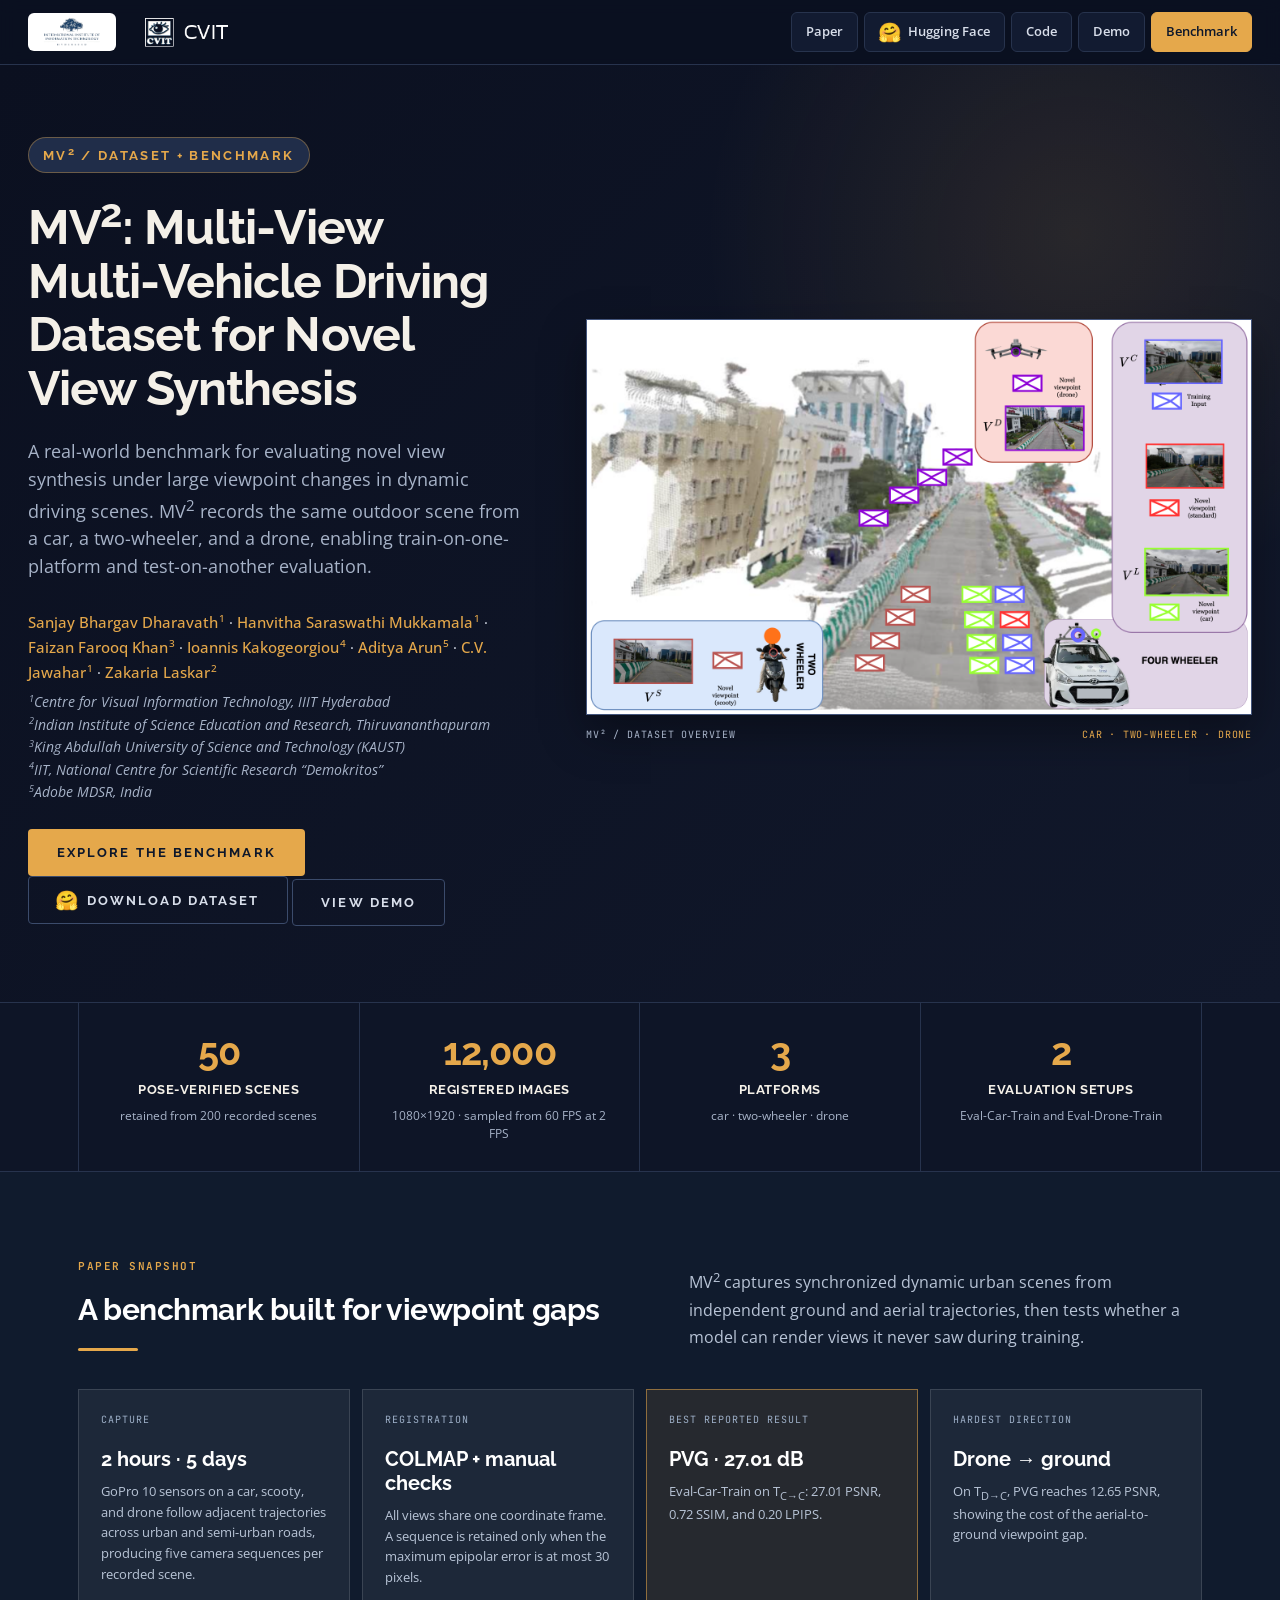
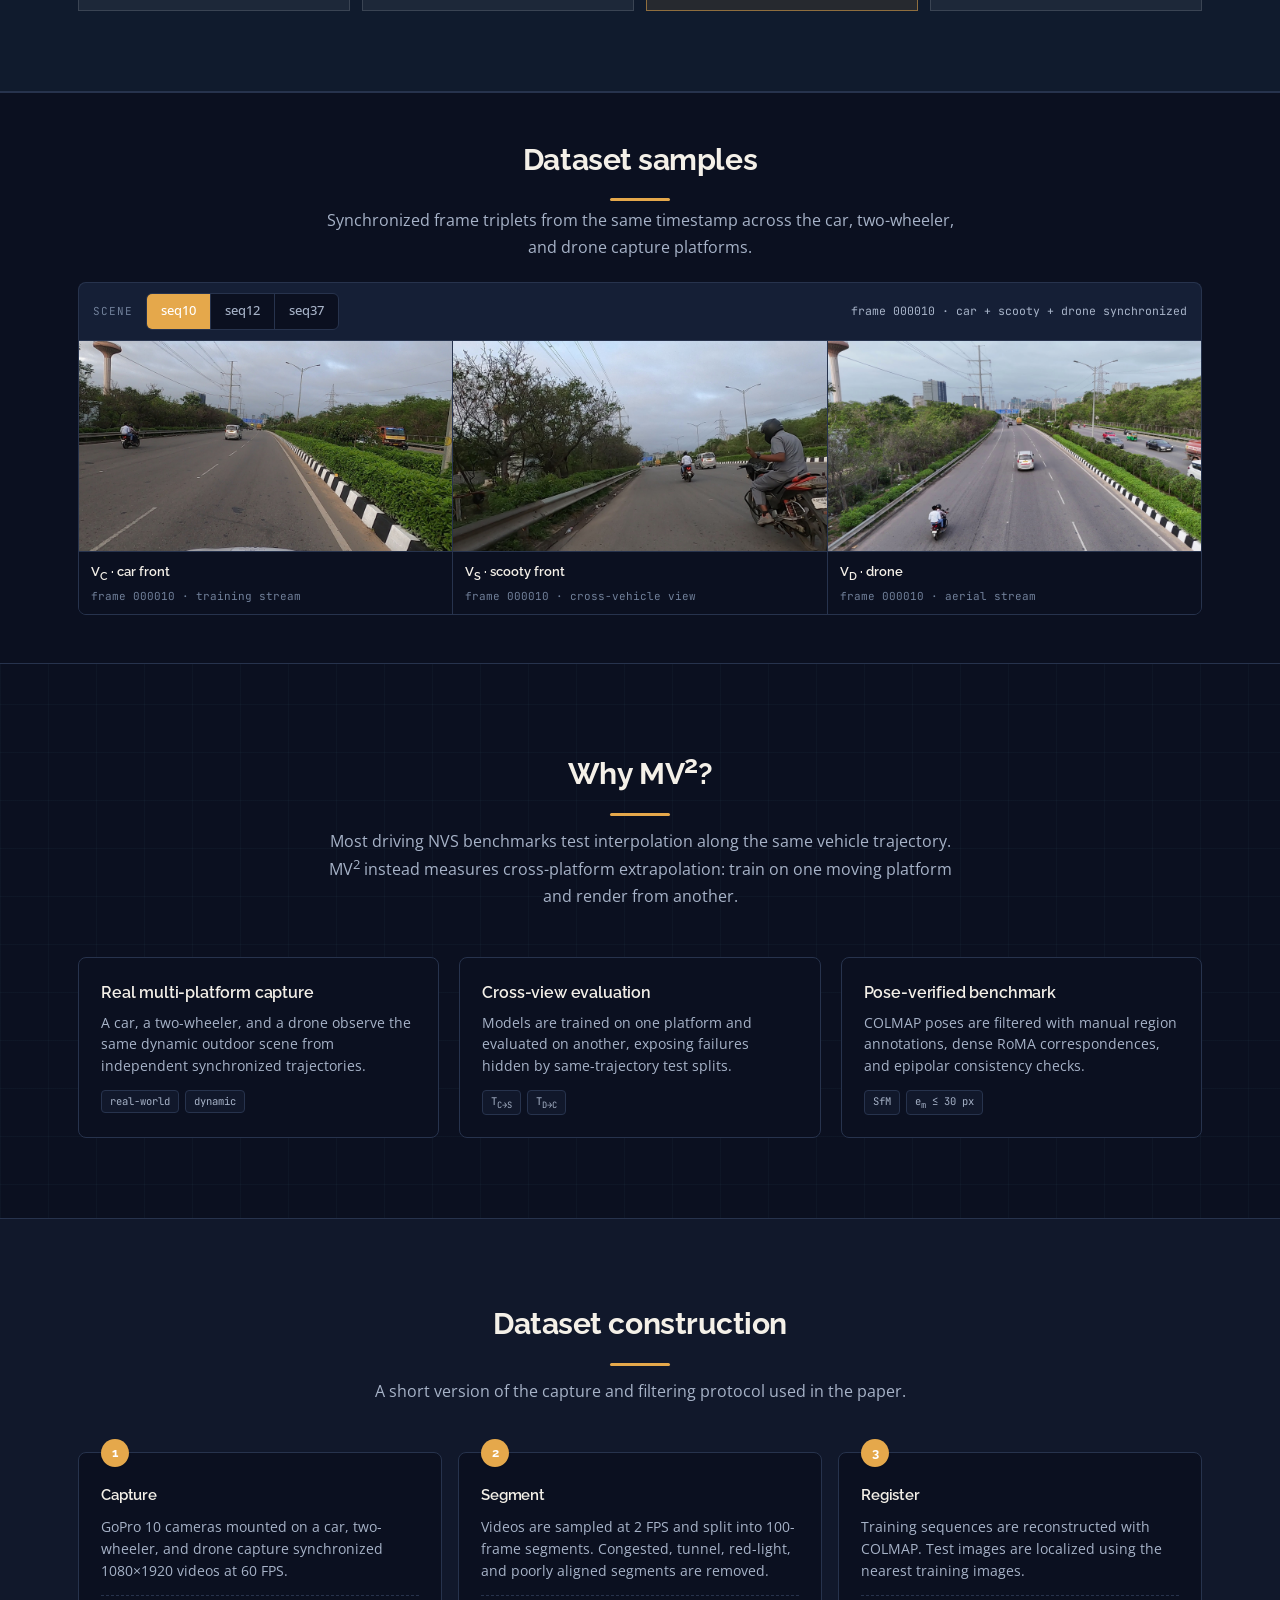
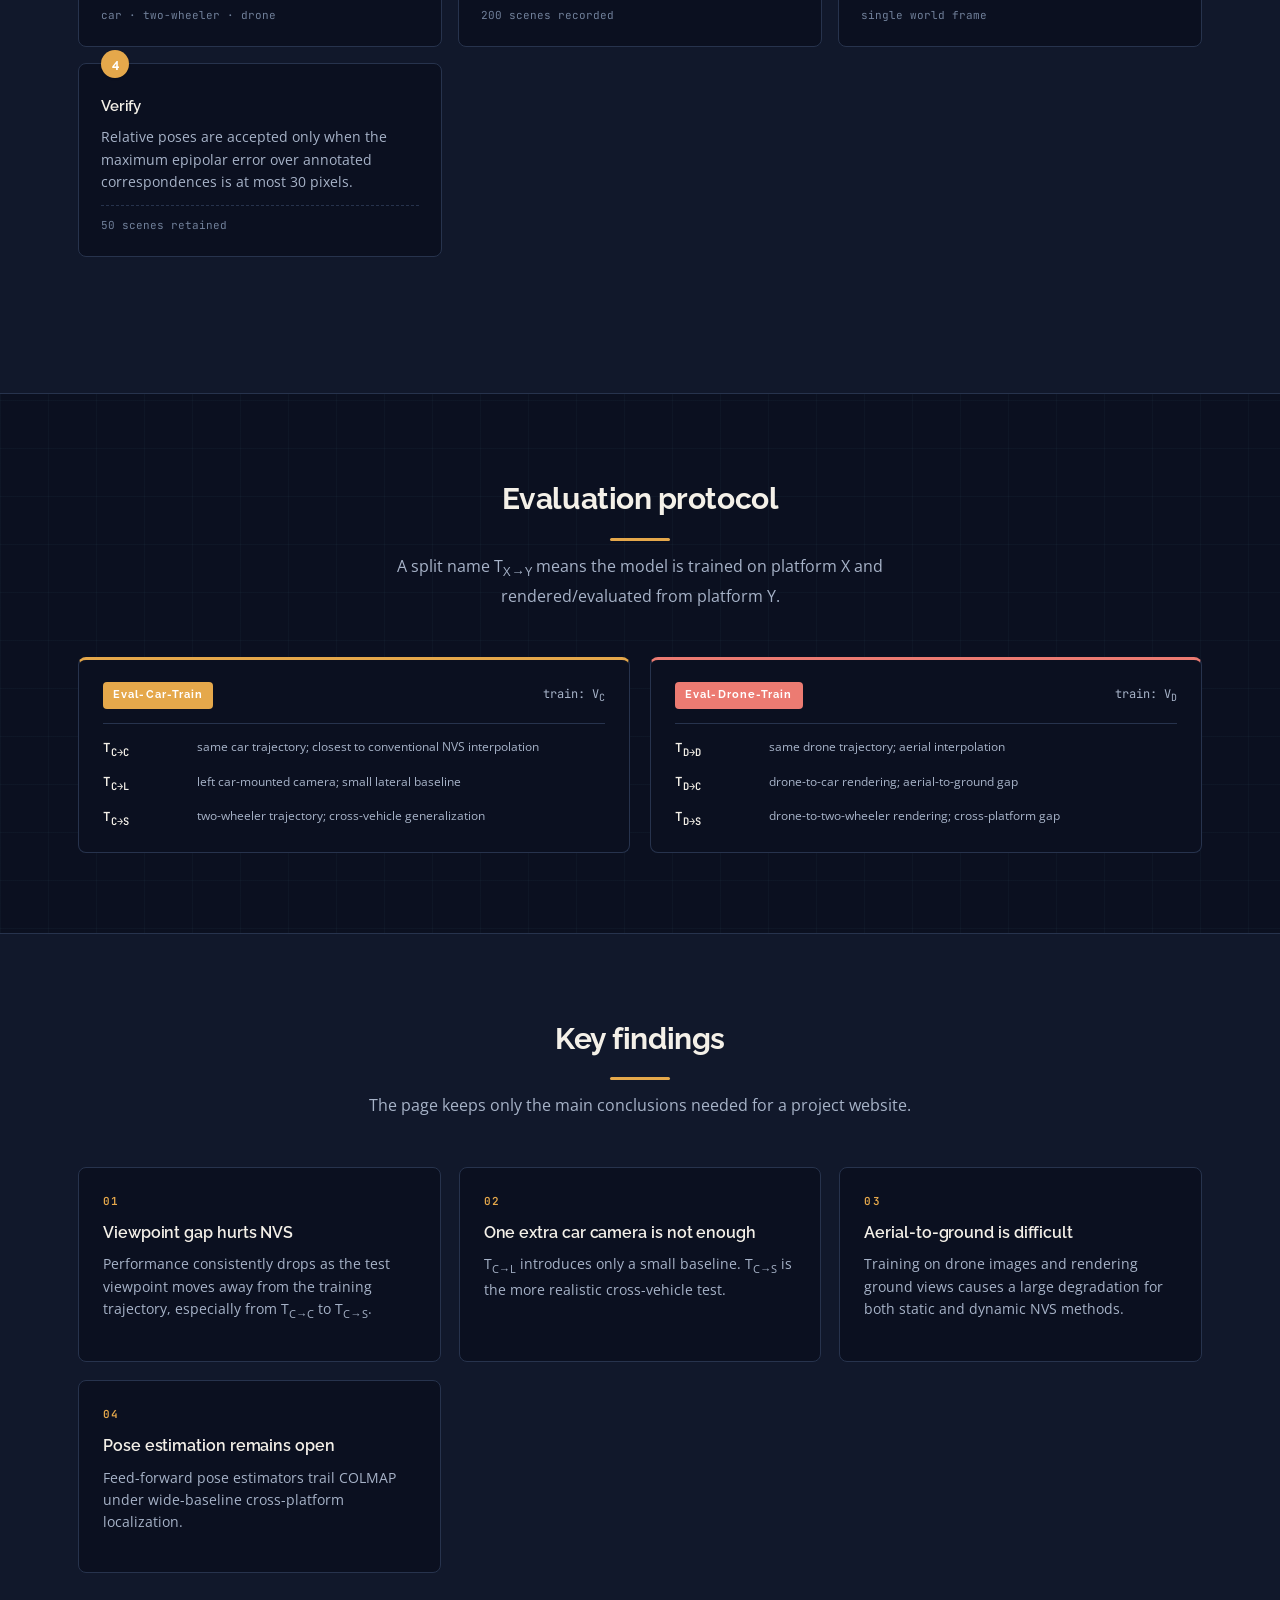
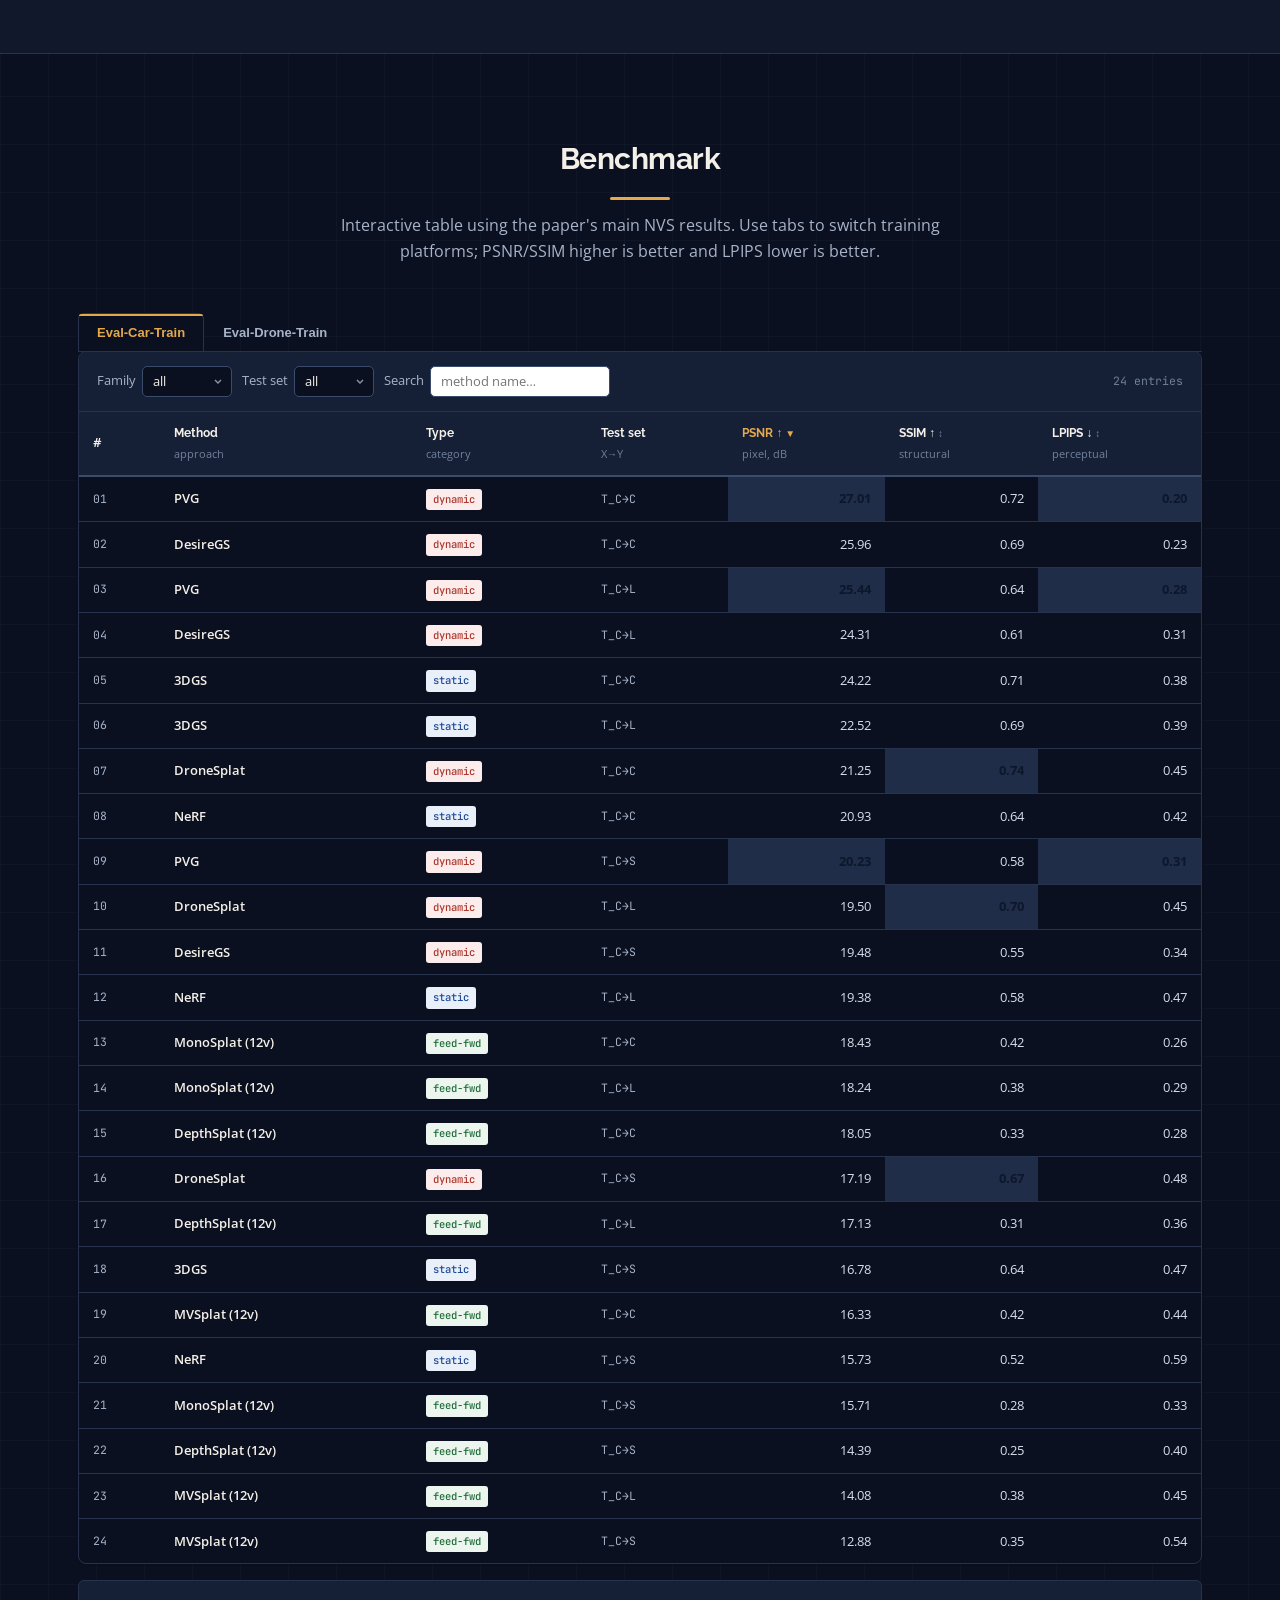
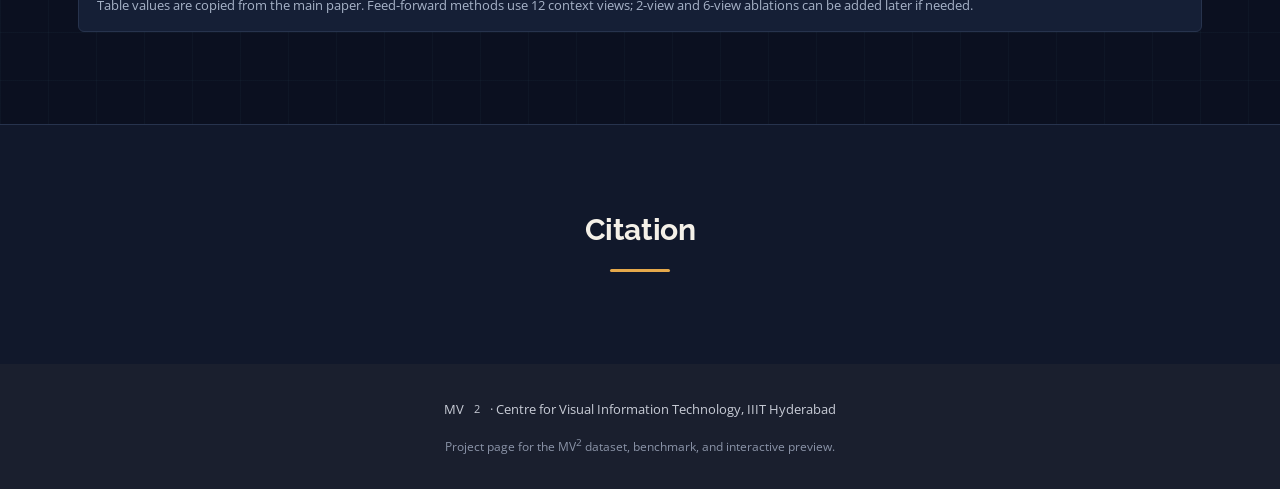
==== commit 48840e41: "update" ====
--- a/index.html
+++ b/index.html
@@ -41,8 +41,14 @@
       <span class="hero-acronym">MV<sup>2</sup> / DATASET + BENCHMARK</span>
       <h1>MV<sup>2</sup>: Multi-View Multi-Vehicle Driving Dataset for Novel View Synthesis</h1>
       <p class="hero-tagline">A real-world benchmark for evaluating novel view synthesis under large viewpoint changes in dynamic driving scenes. MV<sup>2</sup> records the same outdoor scene from a car, a two-wheeler, and a drone, enabling train-on-one-platform and test-on-another evaluation.</p>
-      <p class="hero-authors"><a href="https://sanjay-810.github.io/" target="_blank" rel="noopener">Sanjay Bhargav Dharavath</a> · <a href="https://scholar.google.com/citations?user=nx69V3AAAAAJ&hl=en" target="_blank" rel="noopener">Hanvitha Saraswathi Mukkamala</a> · <a href="https://faixan-khan.github.io/" target="_blank" rel="noopener">Faizan Farooq Khan</a> · <a href="https://users.iit.demokritos.gr/~i.kakogeorgiou/" target="_blank" rel="noopener">Ioannis Kakogeorgiou</a> · <a href="https://adityaarun1.github.io/" target="_blank" rel="noopener">Aditya Arun</a> · <a href="https://www.iiit.ac.in/faculty/jawahar-c-v/" target="_blank" rel="noopener">C.V. Jawahar</a> · <a href="https://scholar.google.com/citations?hl=en&user=kd3XIUkAAAAJ" target="_blank" rel="noopener">Zakaria Laskar</a></p>
-      <p class="hero-affil">Centre for Visual Information Technology, IIIT Hyderabad</p>
+      <p class="hero-authors"><a href="https://sanjay-810.github.io/" target="_blank" rel="noopener">Sanjay Bhargav Dharavath<sup>1</sup></a> · <a href="https://scholar.google.com/citations?user=nx69V3AAAAAJ&hl=en" target="_blank" rel="noopener">Hanvitha Saraswathi Mukkamala<sup>1</sup></a> · <a href="https://faixan-khan.github.io/" target="_blank" rel="noopener">Faizan Farooq Khan<sup>3</sup></a> · <a href="https://users.iit.demokritos.gr/~i.kakogeorgiou/" target="_blank" rel="noopener">Ioannis Kakogeorgiou<sup>4</sup></a> · <a href="https://adityaarun1.github.io/" target="_blank" rel="noopener">Aditya Arun<sup>5</sup></a> · <a href="https://www.iiit.ac.in/faculty/jawahar-c-v/" target="_blank" rel="noopener">C.V. Jawahar<sup>1</sup></a> · <a href="https://scholar.google.com/citations?hl=en&user=kd3XIUkAAAAJ" target="_blank" rel="noopener">Zakaria Laskar<sup>2</sup></a></p>
+      <div class="hero-affiliations" aria-label="Author affiliations">
+        <p class="hero-affil"><sup>1</sup>Centre for Visual Information Technology, IIIT Hyderabad</p>
+        <p class="hero-affil"><sup>2</sup>Indian Institute of Science Education and Research, Thiruvananthapuram</p>
+        <p class="hero-affil"><sup>3</sup>King Abdullah University of Science and Technology (KAUST)</p>
+        <p class="hero-affil"><sup>4</sup>IIT, National Centre for Scientific Research “Demokritos”</p>
+        <p class="hero-affil"><sup>5</sup>Adobe MDSR, India</p>
+      </div>
 
       <div class="hero-actions">
         <a class="hero-explore" href="#about">Explore the benchmark</a>
--- a/styles.css
+++ b/styles.css
@@ -199,7 +199,19 @@
   font-size: 13.5px;
   color: var(--ink-3);
   font-style: italic;
-  margin: 0 auto 32px;
+  margin: 0;
+  line-height: 1.45;
+}
+.hero-affiliations {
+  display: grid;
+  gap: 3px;
+  margin: 0 0 26px;
+}
+.hero-affil sup,
+.hero-authors sup {
+  margin-left: 1px;
+  font-size: .7em;
+  line-height: 0;
 }
 .hero-explore {
   display: inline-flex;
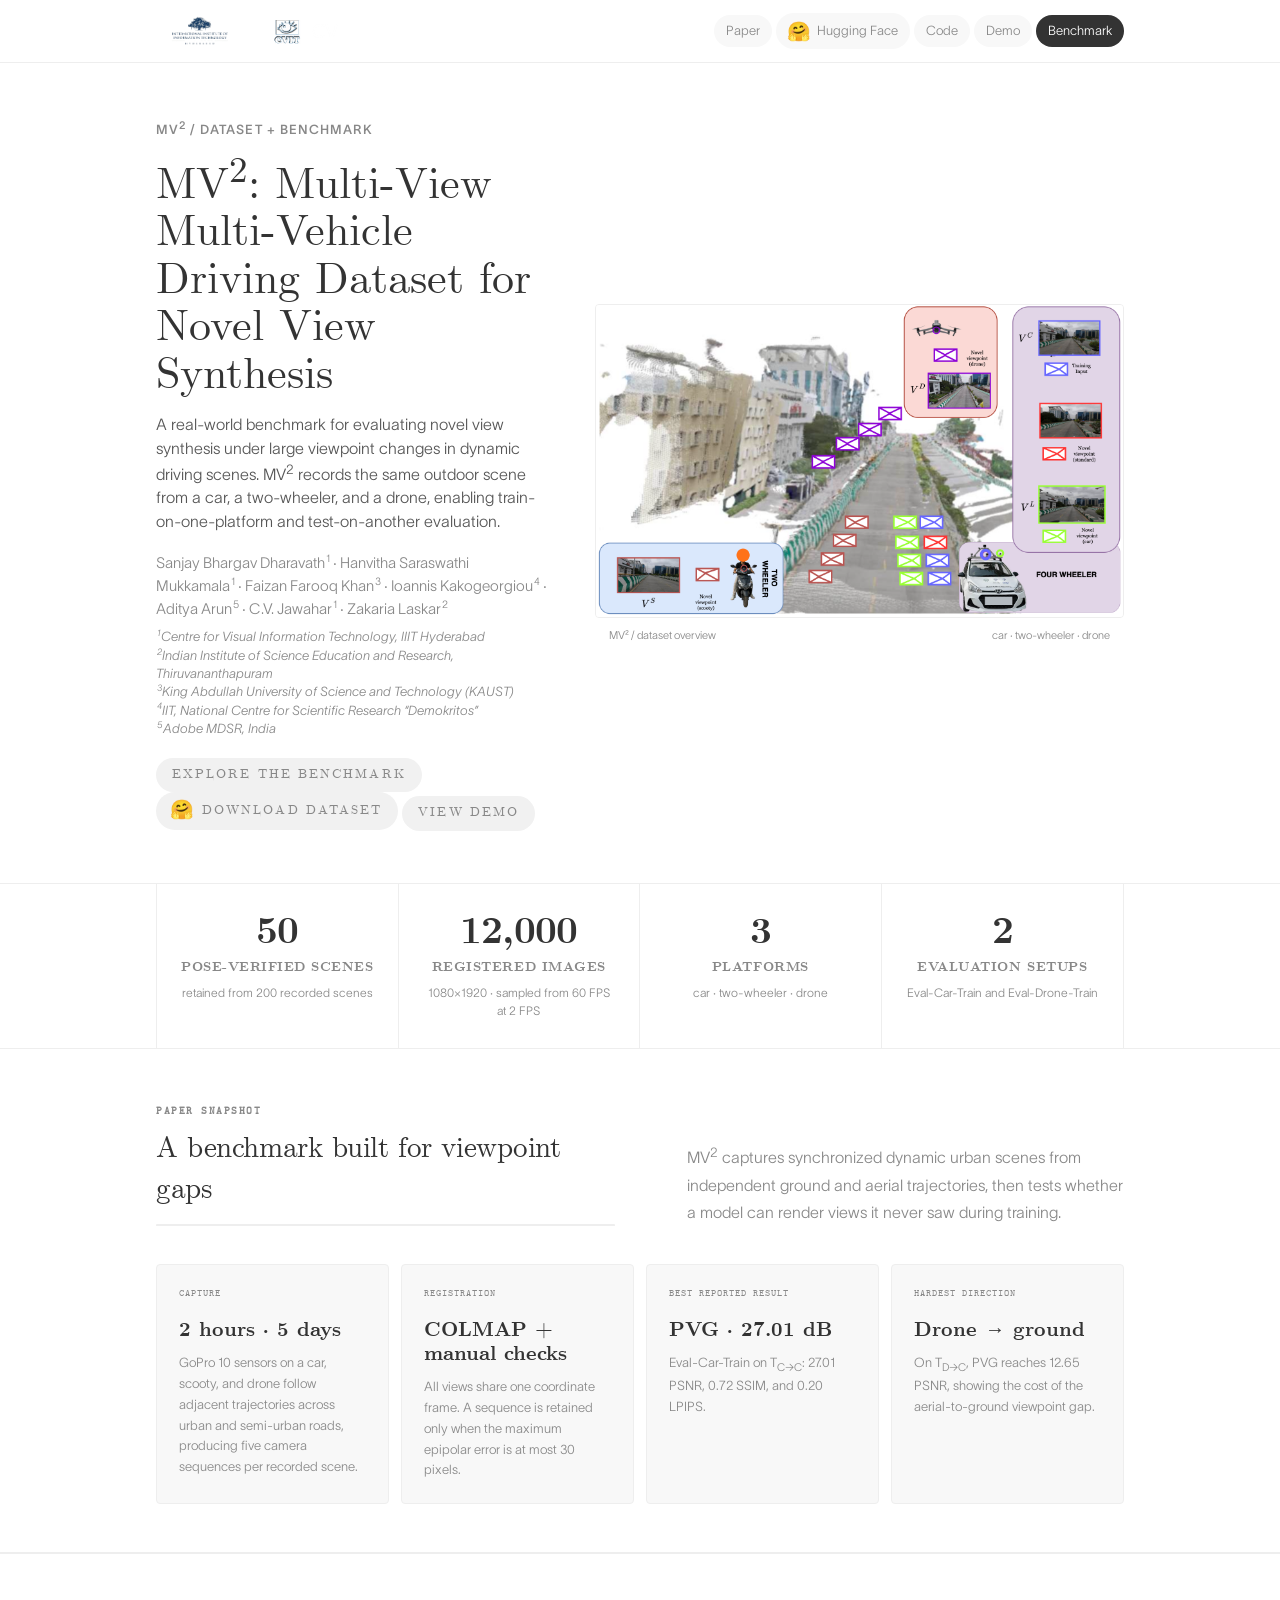
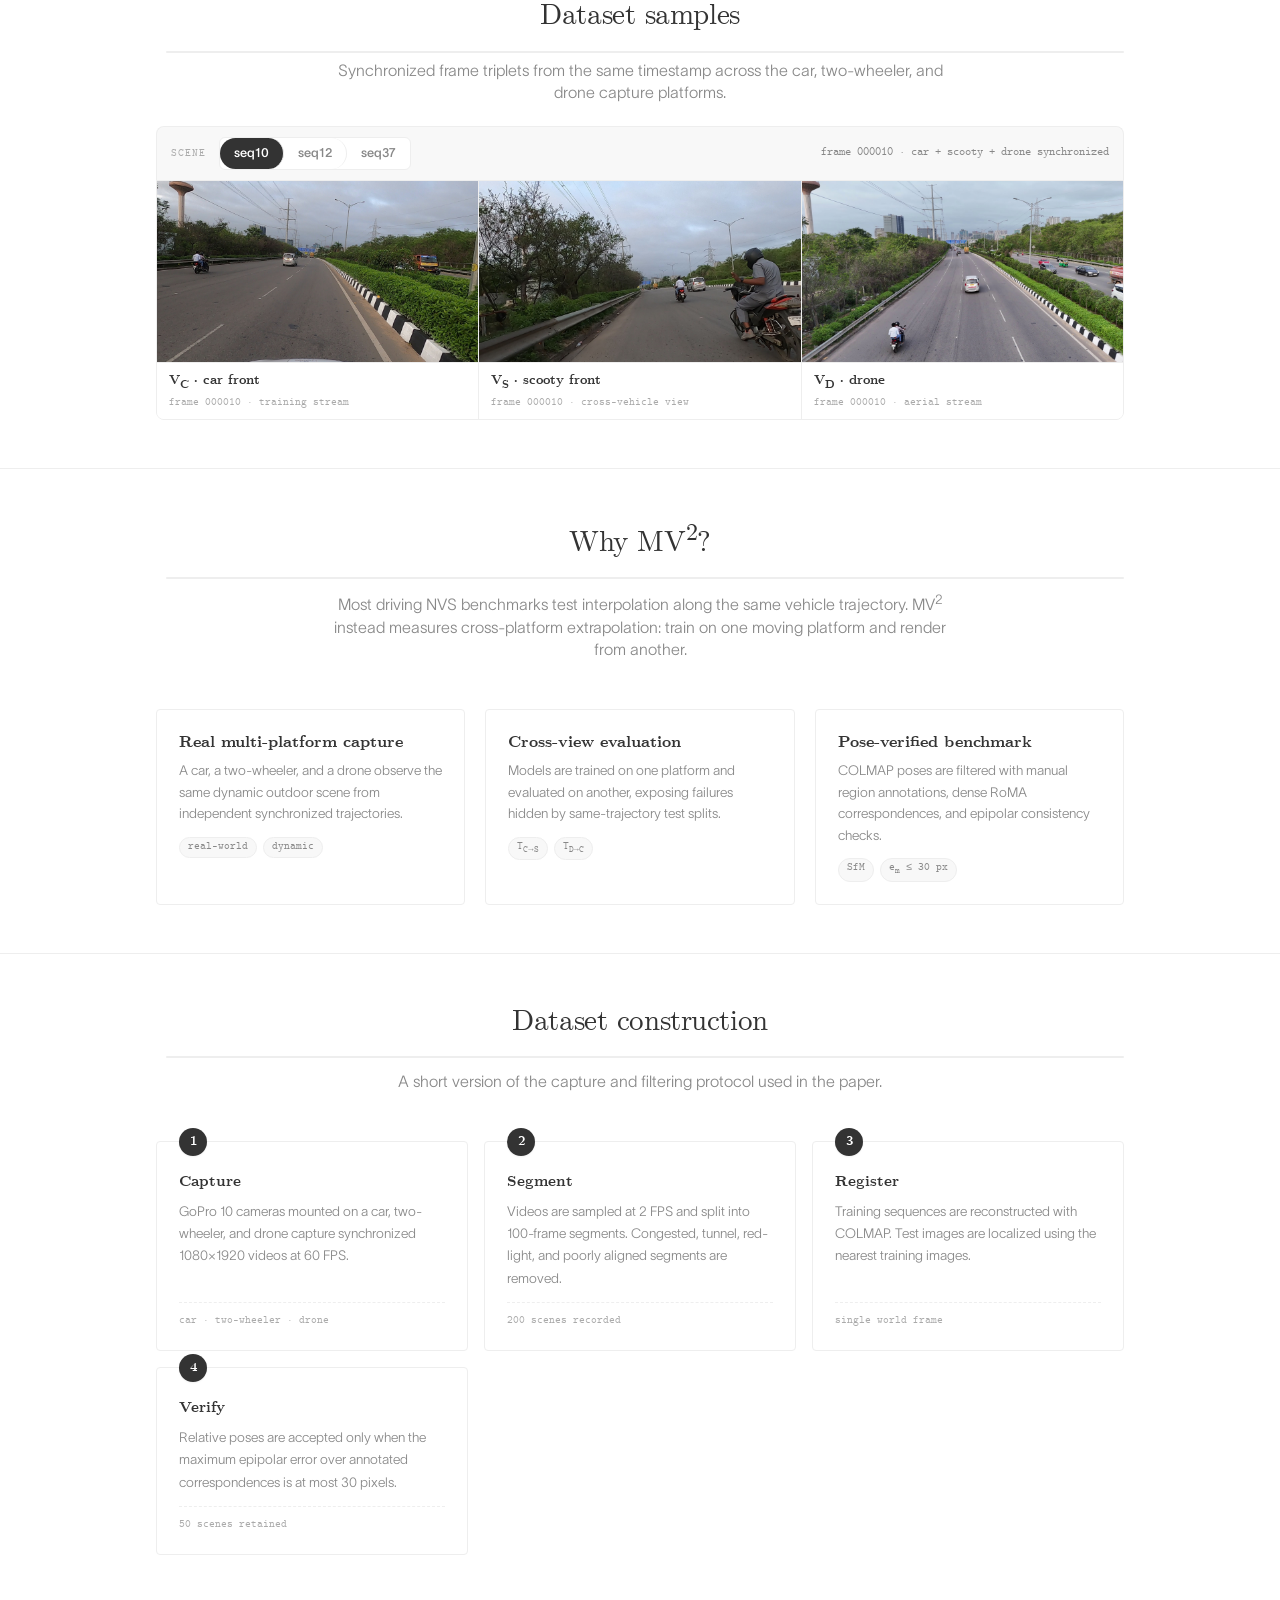
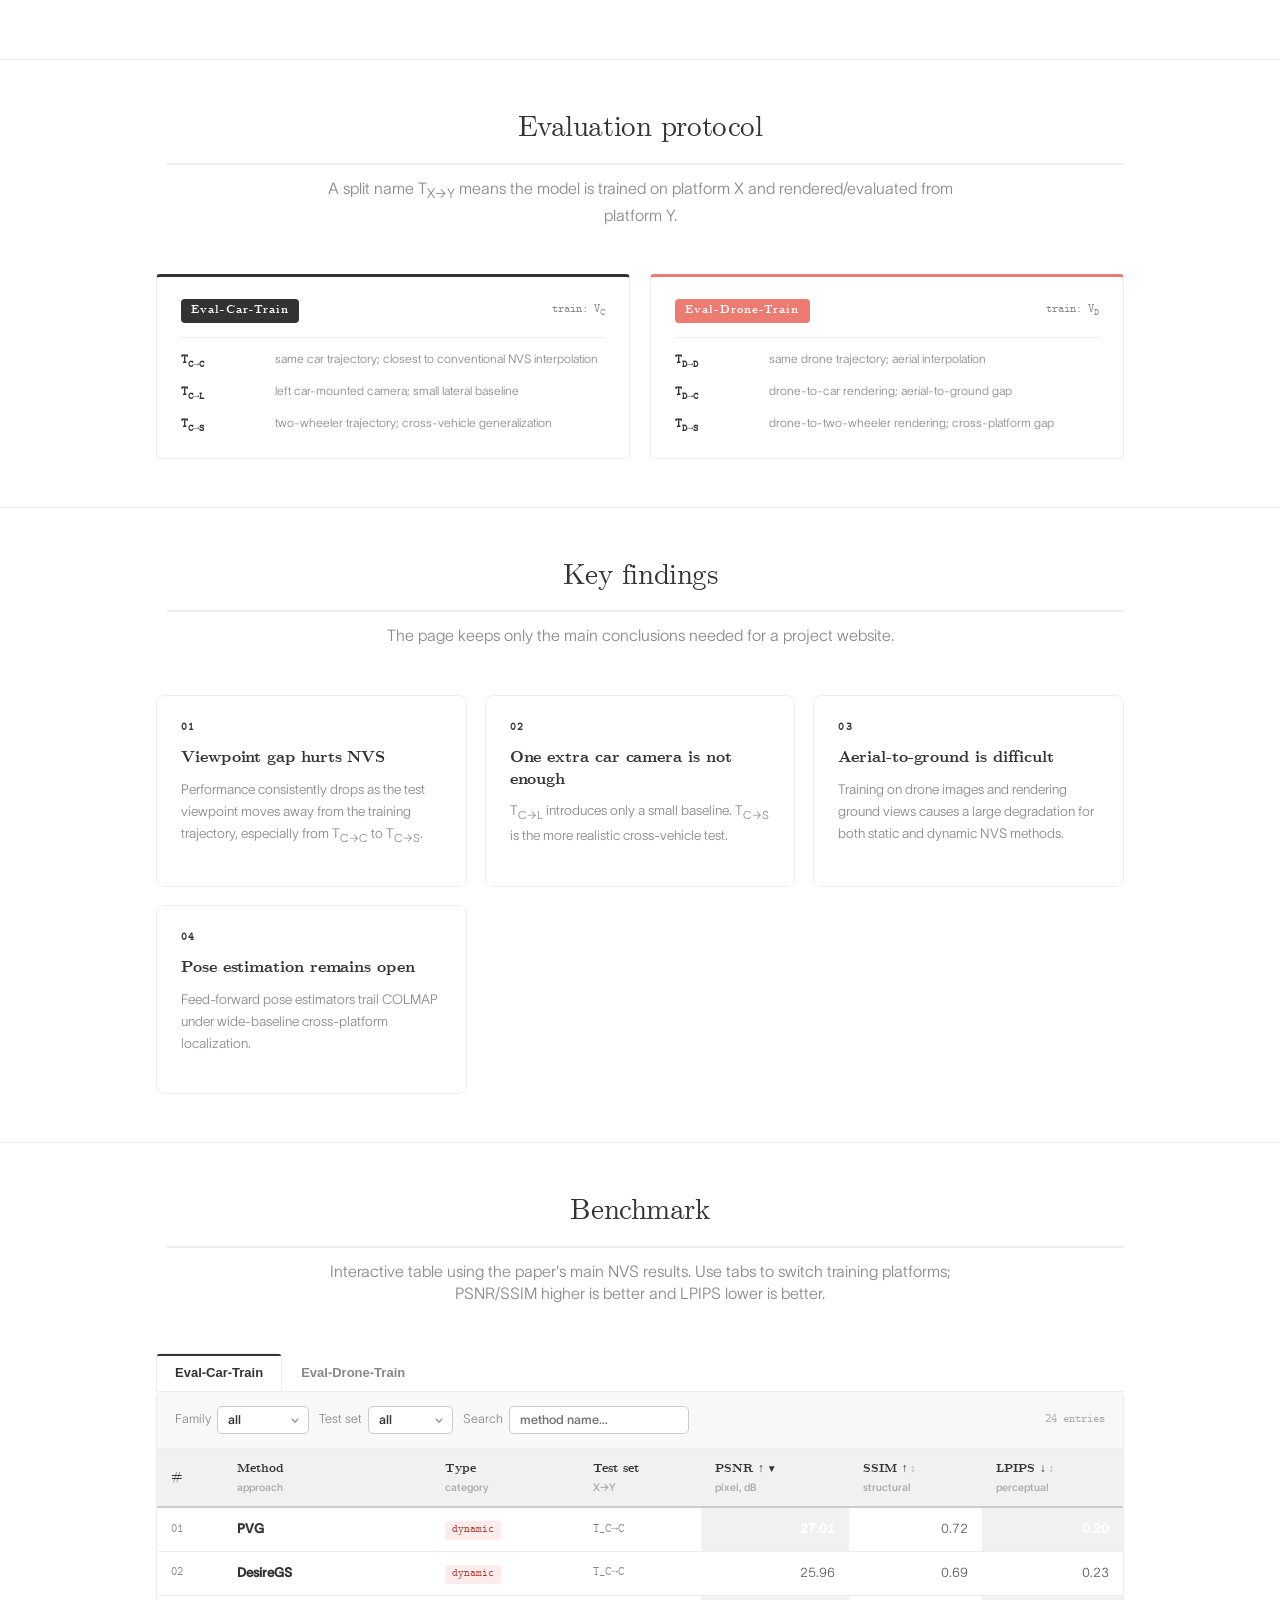
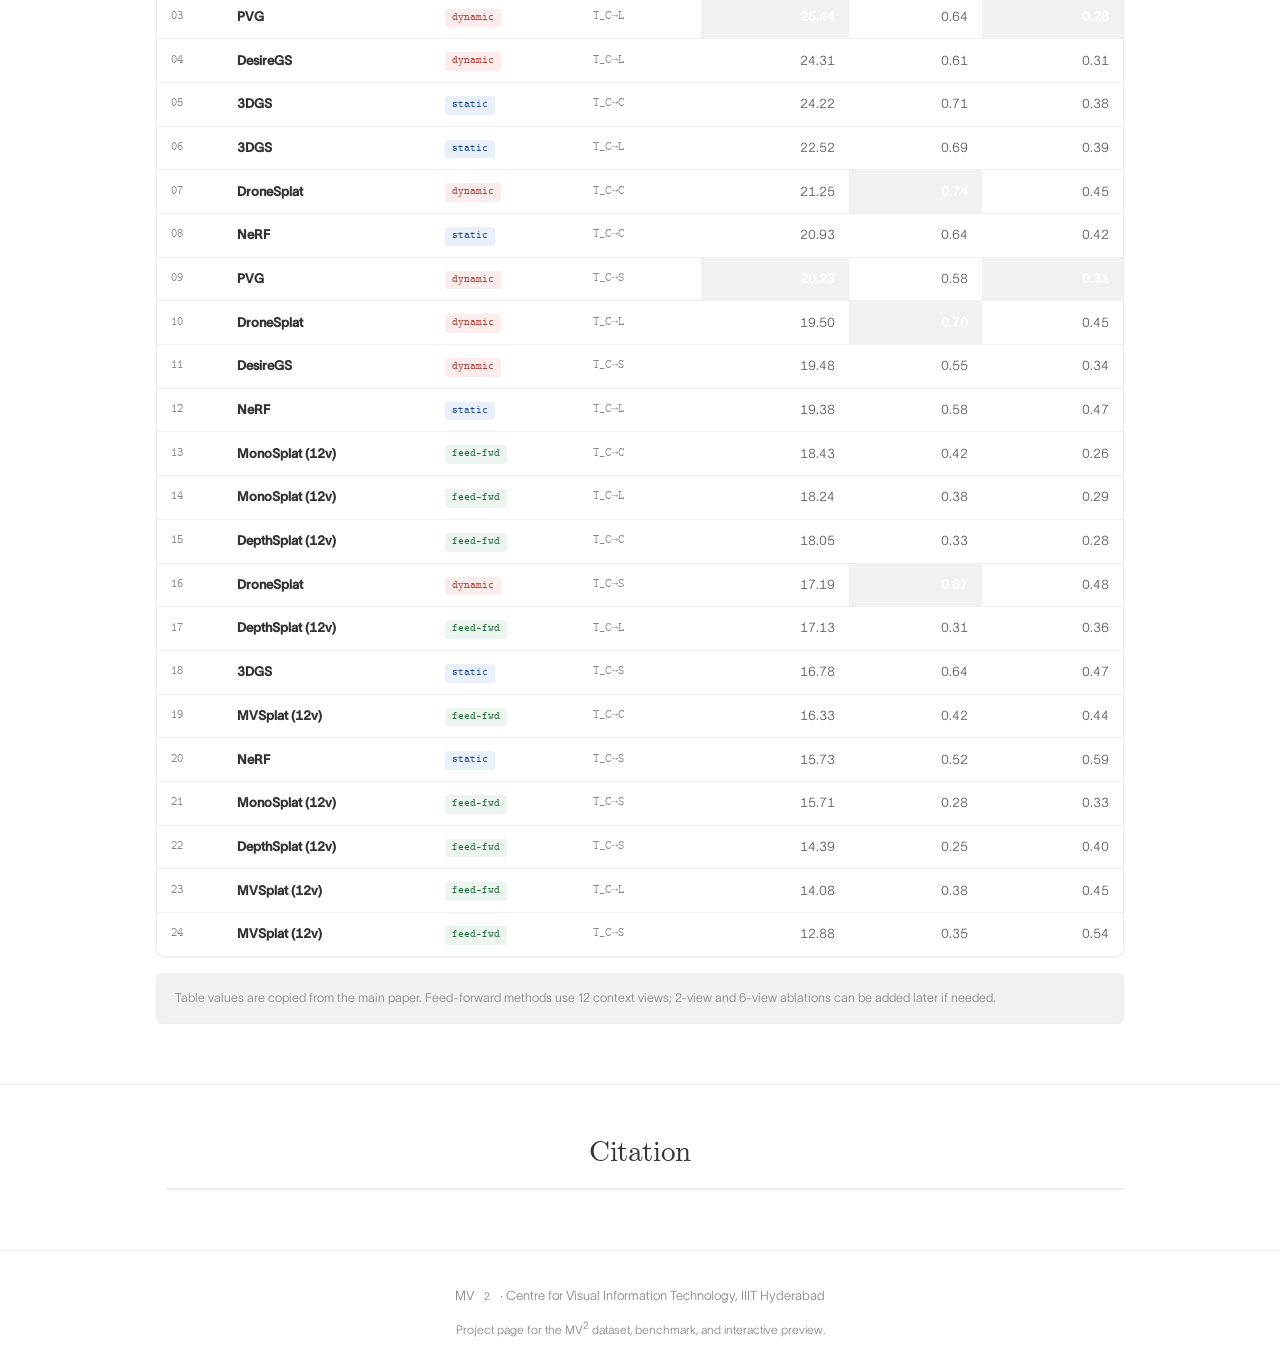
==== commit 451a1c7d: "update" ====
--- a/index.html
+++ b/index.html
@@ -4,10 +4,9 @@
   <meta charset="UTF-8" />
   <meta name="viewport" content="width=device-width, initial-scale=1.0" />
   <title>Multi-View Multi-Vehicle Driving Dataset for Novel View Synthesis</title>
-  <link rel="preconnect" href="https://fonts.googleapis.com">
-  <link rel="preconnect" href="https://fonts.gstatic.com" crossorigin>
-  <link href="https://fonts.googleapis.com/css2?family=Open+Sans:wght@400;500;600;700&family=Raleway:wght@500;600;700&family=JetBrains+Mono:wght@400;500&display=swap" rel="stylesheet">
-  <link rel="stylesheet" href="styles.css?v=5">
+  <link rel="preload" href="assets/fonts/twk200.woff2" as="font" type="font/woff2" crossorigin>
+  <link rel="preload" href="assets/fonts/cmunrm.woff2" as="font" type="font/woff2" crossorigin>
+  <link rel="stylesheet" href="styles.css?v=6">
 </head>
 <body>
 
--- a/styles.css
+++ b/styles.css
@@ -1,26 +1,75 @@
 /* ====== Multi-Agent Cross-View 3D Benchmark — Academic template ====== */
+@font-face {
+  font-family: "Computer Modern Serif";
+  src: url("assets/fonts/cmunrm.woff2") format("woff2");
+  font-weight: 400;
+  font-style: normal;
+  font-display: swap;
+}
+@font-face {
+  font-family: "Computer Modern Serif";
+  src: url("assets/fonts/cmunbx.woff2") format("woff2");
+  font-weight: 700;
+  font-style: normal;
+  font-display: swap;
+}
+@font-face {
+  font-family: "Computer Modern Serif";
+  src: url("assets/fonts/cmunsl.woff2") format("woff2");
+  font-weight: 400;
+  font-style: italic;
+  font-display: swap;
+}
+@font-face {
+  font-family: "CMU Typewriter";
+  src: url("assets/fonts/cmuntt.woff2") format("woff2");
+  font-weight: 400;
+  font-style: normal;
+  font-display: swap;
+}
+@font-face {
+  font-family: "TWK Lausanne";
+  src: url("assets/fonts/twk200.woff2") format("woff2");
+  font-weight: 200;
+  font-style: normal;
+  font-display: swap;
+}
+@font-face {
+  font-family: "TWK Lausanne";
+  src: url("assets/fonts/twk200i.woff2") format("woff2");
+  font-weight: 200;
+  font-style: italic;
+  font-display: swap;
+}
+@font-face {
+  font-family: "TWK Lausanne";
+  src: url("assets/fonts/twk500.woff2") format("woff2");
+  font-weight: 500;
+  font-style: normal;
+  font-display: swap;
+}
 :root {
-  --bg: #0b1020;
-  --bg-alt: #11182b;
-  --bg-soft: #151f36;
-  --ink: #f4f0e8;
-  --ink-2: #d8deea;
-  --ink-3: #a7b3c8;
-  --ink-4: #71809a;
-  --rule: #27334d;
-  --rule-2: #3b4b6b;
-  --accent: #e5a84b;
-  --accent-2: #69d0cf;
-  --accent-soft: #202d49;
-  --accent-ink: #0d172b;
-  --warn: #e5a84b;
+  --bg: #ffffff;
+  --bg-alt: #f8f8f8;
+  --bg-soft: #f1f1f1;
+  --ink: #333333;
+  --ink-2: #555555;
+  --ink-3: #888888;
+  --ink-4: #aaaaaa;
+  --rule: #eeeeee;
+  --rule-2: #cccccc;
+  --accent: #333333;
+  --accent-2: #888888;
+  --accent-soft: #f1f1f1;
+  --accent-ink: #ffffff;
+  --warn: #888888;
   --good: #55c98a;
   --bad: #ec7b72;
-  --shadow-sm: 0 1px 2px rgba(0, 0, 0, 0.18);
-  --shadow-md: 0 10px 28px rgba(0, 0, 0, 0.22);
-  --font-sans: "Open Sans", -apple-system, BlinkMacSystemFont, "Segoe UI", Roboto, sans-serif;
-  --font-display: "Raleway", "Open Sans", sans-serif;
-  --font-mono: "JetBrains Mono", ui-monospace, "SF Mono", Menlo, monospace;
+  --shadow-sm: 0 1px 2px rgba(0, 0, 0, 0.06);
+  --shadow-md: 0 8px 24px rgba(0, 0, 0, 0.08);
+  --font-sans: "TWK Lausanne", sans-serif;
+  --font-display: "Computer Modern Serif", serif;
+  --font-mono: "CMU Typewriter", monospace;
 }
 
 * { box-sizing: border-box; }
@@ -31,18 +80,18 @@
   font-family: var(--font-sans);
   background: var(--bg);
   color: var(--ink-2);
-  font-size: 15px;
-  line-height: 1.65;
+  font-size: 16px;
+  font-weight: 200;
+  line-height: 1.4;
   -webkit-font-smoothing: antialiased;
   text-rendering: optimizeLegibility;
-  background-image: linear-gradient(rgba(105, 208, 207, .035) 1px, transparent 1px), linear-gradient(90deg, rgba(105, 208, 207, .035) 1px, transparent 1px);
-  background-size: 48px 48px;
+  background-image: none;
 }
 
 a { color: var(--accent); text-decoration: none; }
 a:hover { color: var(--accent-2); }
 
-h1, h2, h3, h4, h5 { font-family: var(--font-display); color: var(--ink); font-weight: 600; letter-spacing: -0.01em; }
+h1, h2, h3, h4, h5 { font-family: var(--font-display); color: var(--ink); font-weight: 400; letter-spacing: 0; }
 
 /* ============== TOP HEADER ============== */
 .site-header {
@@ -1818,3 +1867,243 @@
   .cmp-table { font-size: 12px; }
   .cmp-table thead th, .cmp-table tbody td { padding: 8px 10px; }
 }
+
+/* ============== DO AS I DO–INSPIRED LIGHT THEME ============== */
+.site-header {
+  background: rgba(255, 255, 255, .94);
+  border-bottom-color: var(--rule);
+  backdrop-filter: blur(8px);
+}
+.site-header-inner,
+.hero-inner,
+.wrap { max-width: 1024px; }
+.affil-logo { border-radius: 4px; }
+.affil-logo:hover { background: var(--bg-alt); }
+.header-links { gap: 4px; }
+.header-link {
+  padding: 7px 12px;
+  font-weight: 200;
+  color: var(--ink-3);
+  border: 0;
+  border-radius: 999px;
+  background: var(--bg-alt);
+}
+.header-link:hover,
+.header-link.browse,
+.header-link.browse:hover {
+  background: var(--ink);
+  color: #fff;
+  border-color: transparent;
+}
+
+.hero {
+  padding: 54px 0 52px;
+  background: var(--bg);
+  border-bottom: 1px solid var(--rule);
+}
+.hero-inner { gap: 48px; }
+.hero-copy { max-width: 620px; }
+.hero-acronym {
+  margin-bottom: 14px;
+  padding: 0;
+  color: var(--ink-3);
+  background: transparent;
+  border: 0;
+  border-radius: 0;
+  font-family: var(--font-sans);
+  font-size: 13px;
+  font-weight: 500;
+  letter-spacing: .08em;
+}
+.hero h1 {
+  margin-bottom: 14px;
+  color: var(--ink);
+  font-size: 44px;
+  font-weight: 400;
+  line-height: 1.08;
+  letter-spacing: 0;
+}
+.hero-tagline {
+  margin-bottom: 18px;
+  color: var(--ink-2);
+  font-size: 16px;
+  line-height: 1.45;
+}
+.hero-authors {
+  margin-bottom: 8px;
+  color: var(--ink-3);
+  font-size: 15px;
+  line-height: 1.55;
+}
+.hero-authors a {
+  color: var(--ink-3);
+  font-weight: 200;
+}
+.hero-authors a:hover { color: var(--ink); }
+.hero-affiliations { gap: 1px; margin-bottom: 20px; }
+.hero-affil { color: var(--ink-3); font-size: 13px; line-height: 1.35; }
+.hero-visual img {
+  border: 1px solid var(--rule);
+  border-radius: 4px;
+  box-shadow: none;
+  transition: transform .2s ease-in-out;
+}
+.hero-visual img:hover { transform: scale(1.02); }
+.hero-visual figcaption {
+  margin: 10px 14px 0;
+  color: var(--ink-3);
+  font-family: var(--font-sans);
+  font-size: 11px;
+  font-weight: 200;
+  letter-spacing: 0;
+  text-transform: none;
+}
+.hero-visual figcaption span:last-child { color: var(--ink-3); }
+.hero-actions { gap: 8px; }
+.hero-explore,
+.hero-explore-secondary {
+  min-height: 0;
+  padding: 8px 16px;
+  color: var(--ink-3);
+  background: var(--bg-soft);
+  border: 0;
+  border-radius: 999px;
+  font-weight: 200;
+  box-shadow: none;
+}
+.hero-explore:not(.hero-explore-secondary) { color: var(--ink-3); }
+.hero-explore:hover,
+.hero-explore-secondary:hover,
+.hero-explore:not(.hero-explore-secondary):hover {
+  color: #fff;
+  background: var(--ink);
+  border-color: transparent;
+  transform: none;
+}
+
+.tldr-strip,
+.section-alt,
+.samples-section,
+.snapshot-section,
+.site-footer { background: var(--bg); color: var(--ink-2); }
+.tldr-strip { border-bottom: 1px solid var(--rule); }
+.tldr-cell { border-color: var(--rule); }
+.tldr-num,
+.snapshot-section .section-title,
+.snapshot-card strong { color: var(--ink); }
+.tldr-lab,
+.tldr-help,
+.snapshot-lede,
+.snapshot-card p { color: var(--ink-3); }
+.snapshot-section .eyebrow,
+.snapshot-kicker { color: var(--ink-3); }
+.snapshot-card,
+.snapshot-card-accent {
+  color: var(--ink-2);
+  background: var(--bg-alt);
+  border: 1px solid var(--rule);
+  border-radius: 4px;
+}
+.snapshot-section .section-title::after { background: var(--rule); }
+
+.section { padding-top: 48px; padding-bottom: 48px; }
+.section-title {
+  color: var(--ink);
+  font-size: 29px;
+  font-weight: 400;
+}
+.section-title::after {
+  width: auto;
+  height: 0;
+  flex: 1;
+  margin-left: 10px;
+  background: transparent;
+  border-top: 2px solid var(--rule);
+}
+.section-sub { color: var(--ink-3); }
+
+.card,
+.pipeline-step,
+.metric-card,
+.eval-card,
+.split-card,
+.viewer-shell,
+.scene-selector,
+.bench-card,
+.sample-tile,
+.dataset-card {
+  background: var(--bg);
+  border-color: var(--rule);
+  border-radius: 4px;
+  box-shadow: none;
+}
+.card:hover {
+  border-color: var(--rule-2);
+  box-shadow: none;
+  transform: none;
+}
+.chip,
+.pipeline-num,
+.tag,
+.samples-tab,
+.viewer-tab,
+.viewer-cam {
+  border-radius: 999px;
+}
+.samples-tab.active,
+.viewer-tab.active,
+.viewer-cam.active,
+.pipeline-num {
+  color: #fff;
+  background: var(--ink);
+}
+.samples-toolbar,
+.viewer-topbar,
+.bench-toolbar,
+.split-card-summary { background: var(--bg-alt); }
+.sample-frame,
+.viewer-stage { background: var(--bg-soft); }
+
+.bibtex-block,
+.code-block,
+pre,
+code { font-family: var(--font-mono); }
+.bibtex-block,
+.code-block,
+pre { background: var(--bg-alt); color: var(--ink-2); }
+.contact-cta {
+  color: var(--ink-3);
+  background: var(--bg-soft);
+  border-radius: 999px;
+}
+.contact-cta:hover { color: #fff; background: var(--ink); transform: none; }
+.footer-meta,
+.footer-links a { color: var(--ink-3); }
+.citation-block {
+  color: var(--ink-2);
+  background: var(--bg-alt);
+  border-color: var(--rule);
+  border-radius: 4px;
+}
+.citation-block .at,
+.citation-block .key,
+.citation-block .val { color: var(--ink-2); }
+.copy-btn {
+  color: var(--ink-3);
+  background: var(--bg-soft);
+  border-color: var(--rule);
+}
+.copy-btn:hover { color: #fff; background: var(--ink); }
+.finding-tag { background: var(--bg-alt); }
+.footer {
+  color: var(--ink-3);
+  background: var(--bg);
+  border-top: 1px solid var(--rule);
+}
+.footer-cc,
+.footer-meta,
+.footer-meta a { color: var(--ink-3); }
+.footer-cc-icon {
+  color: #fff;
+  background: var(--ink);
+}
